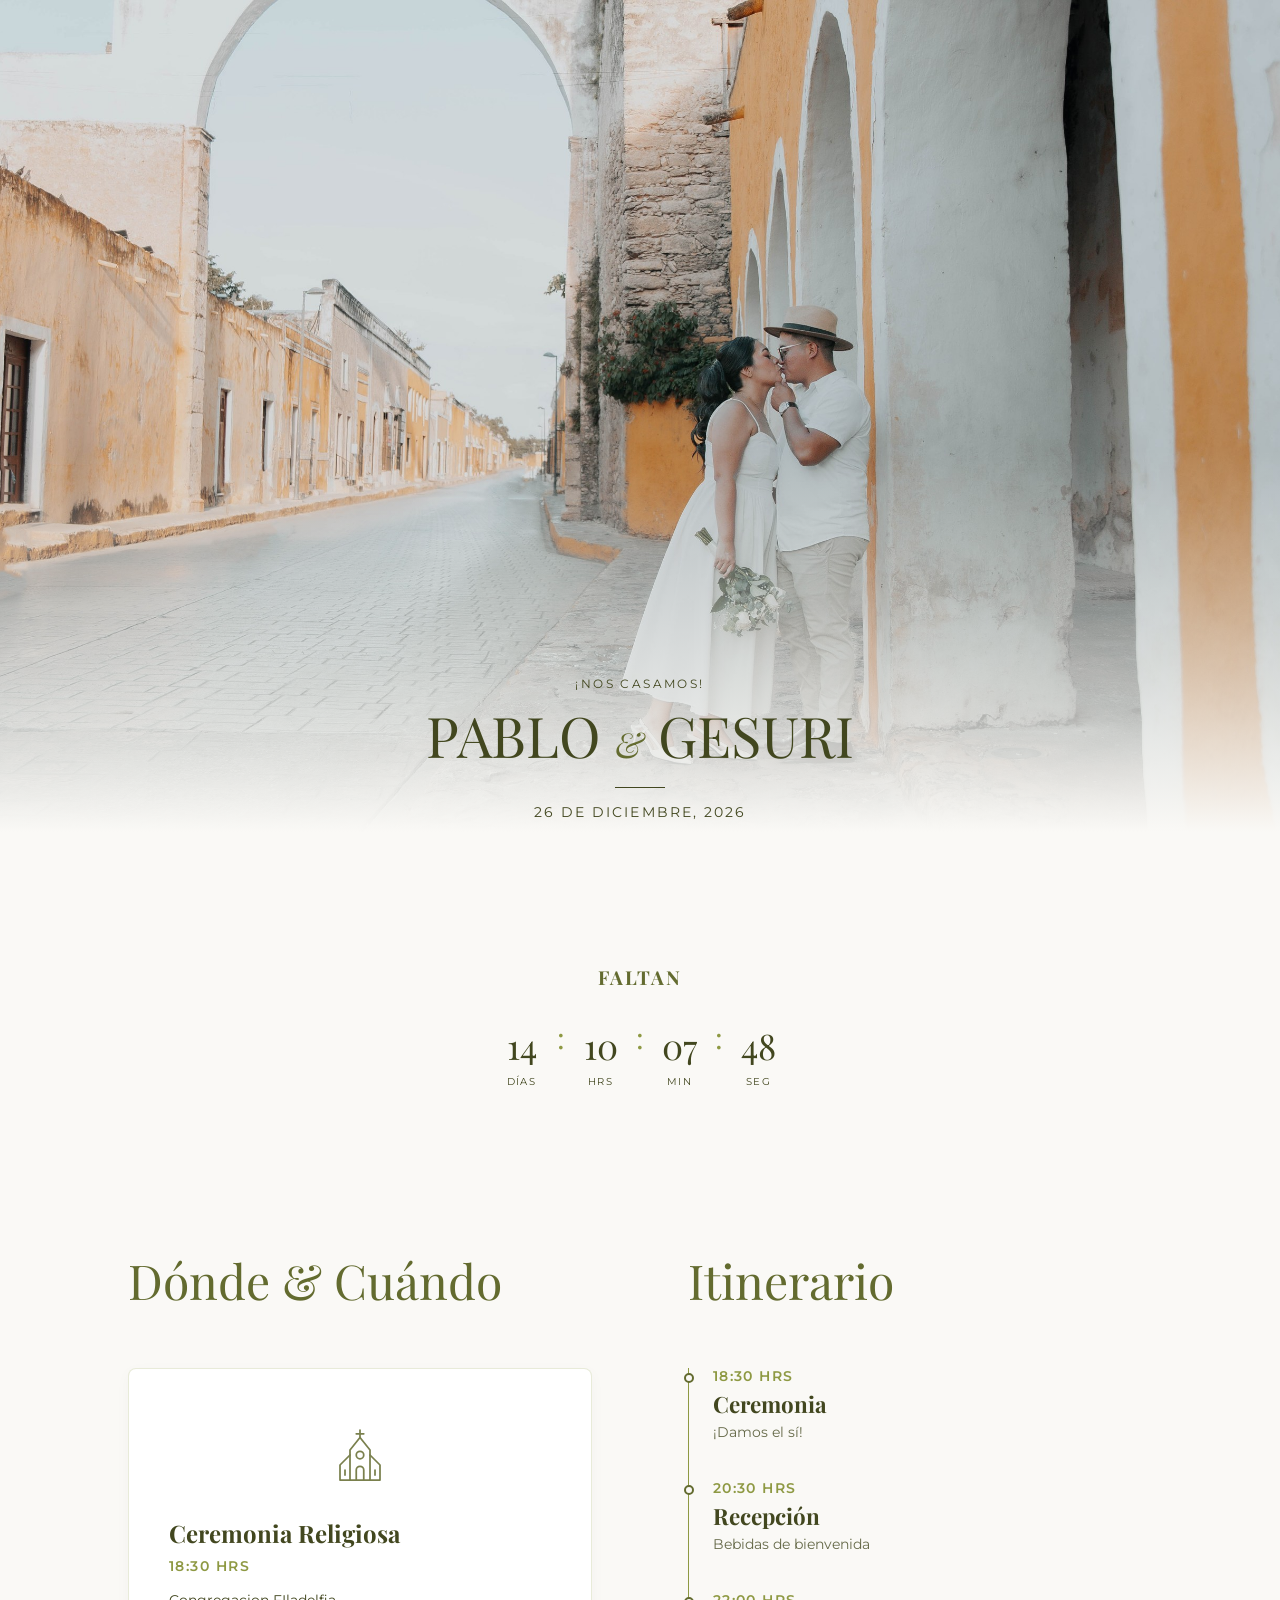
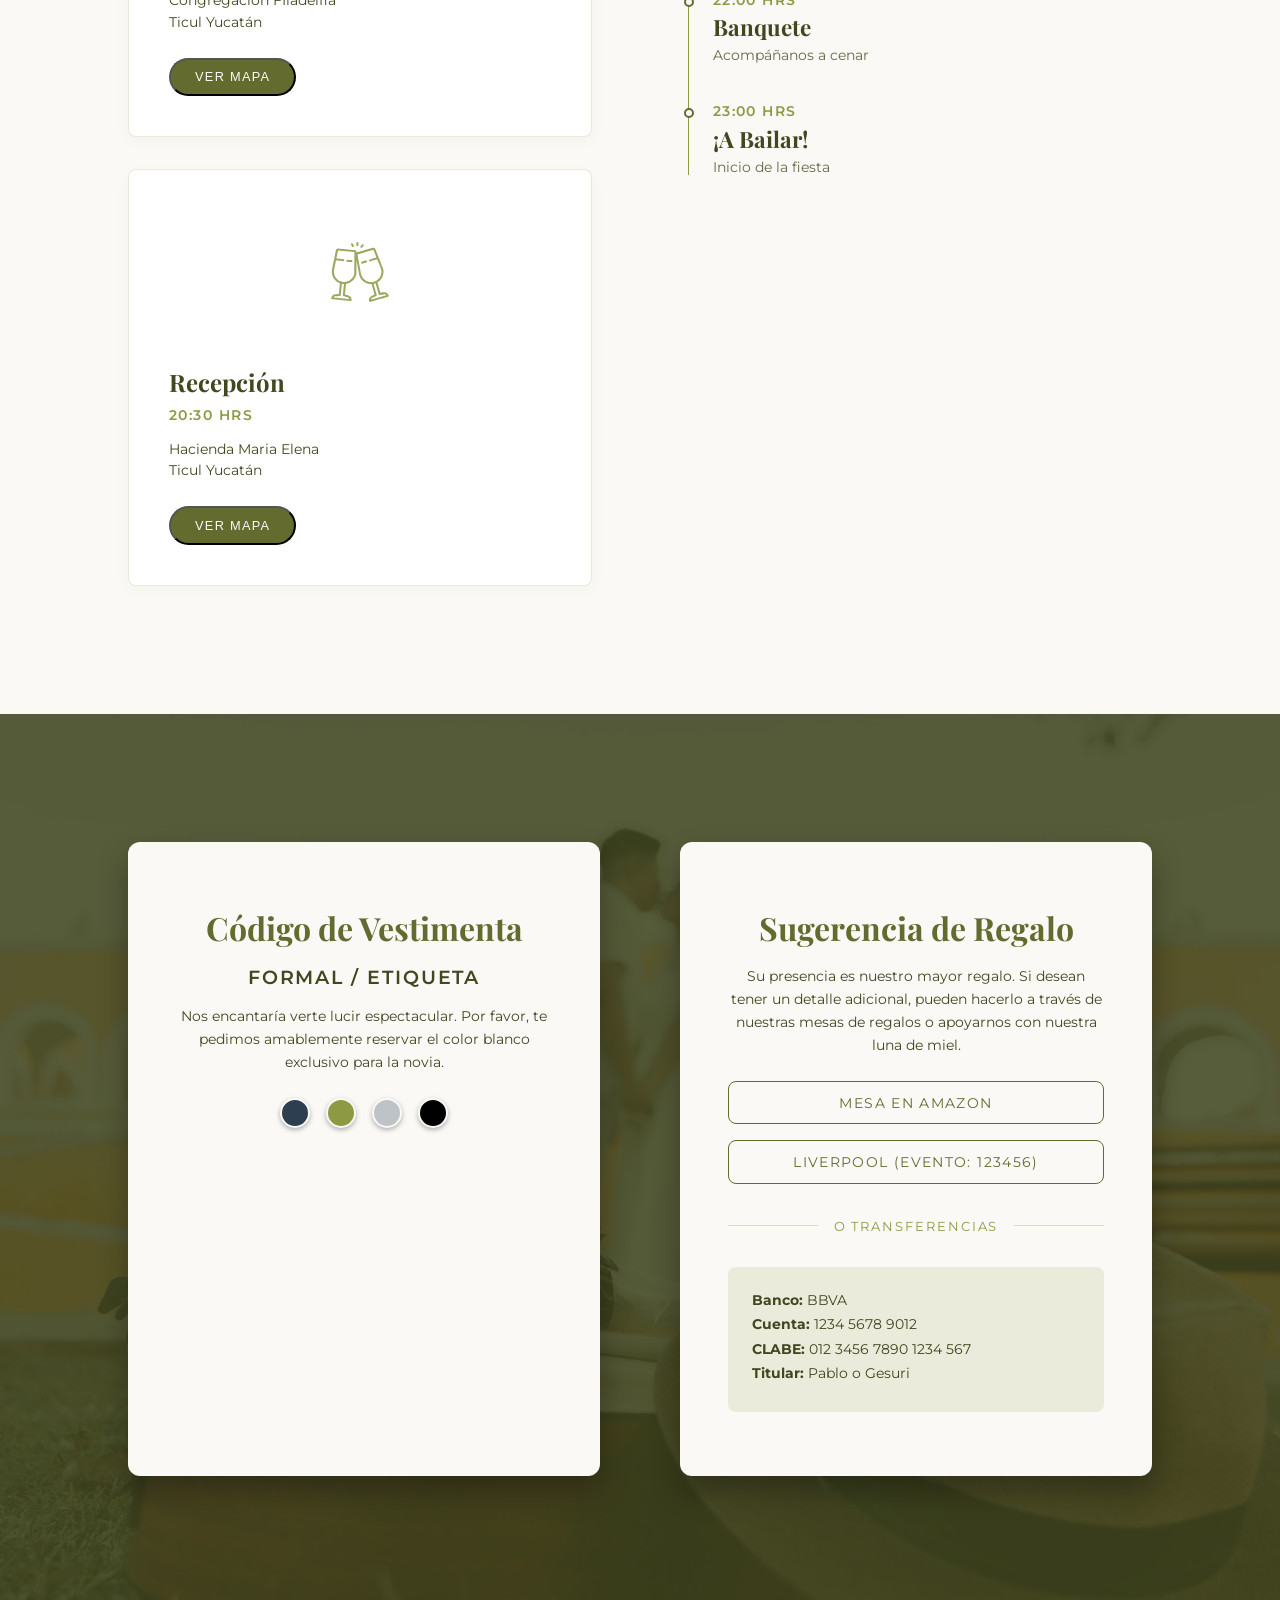
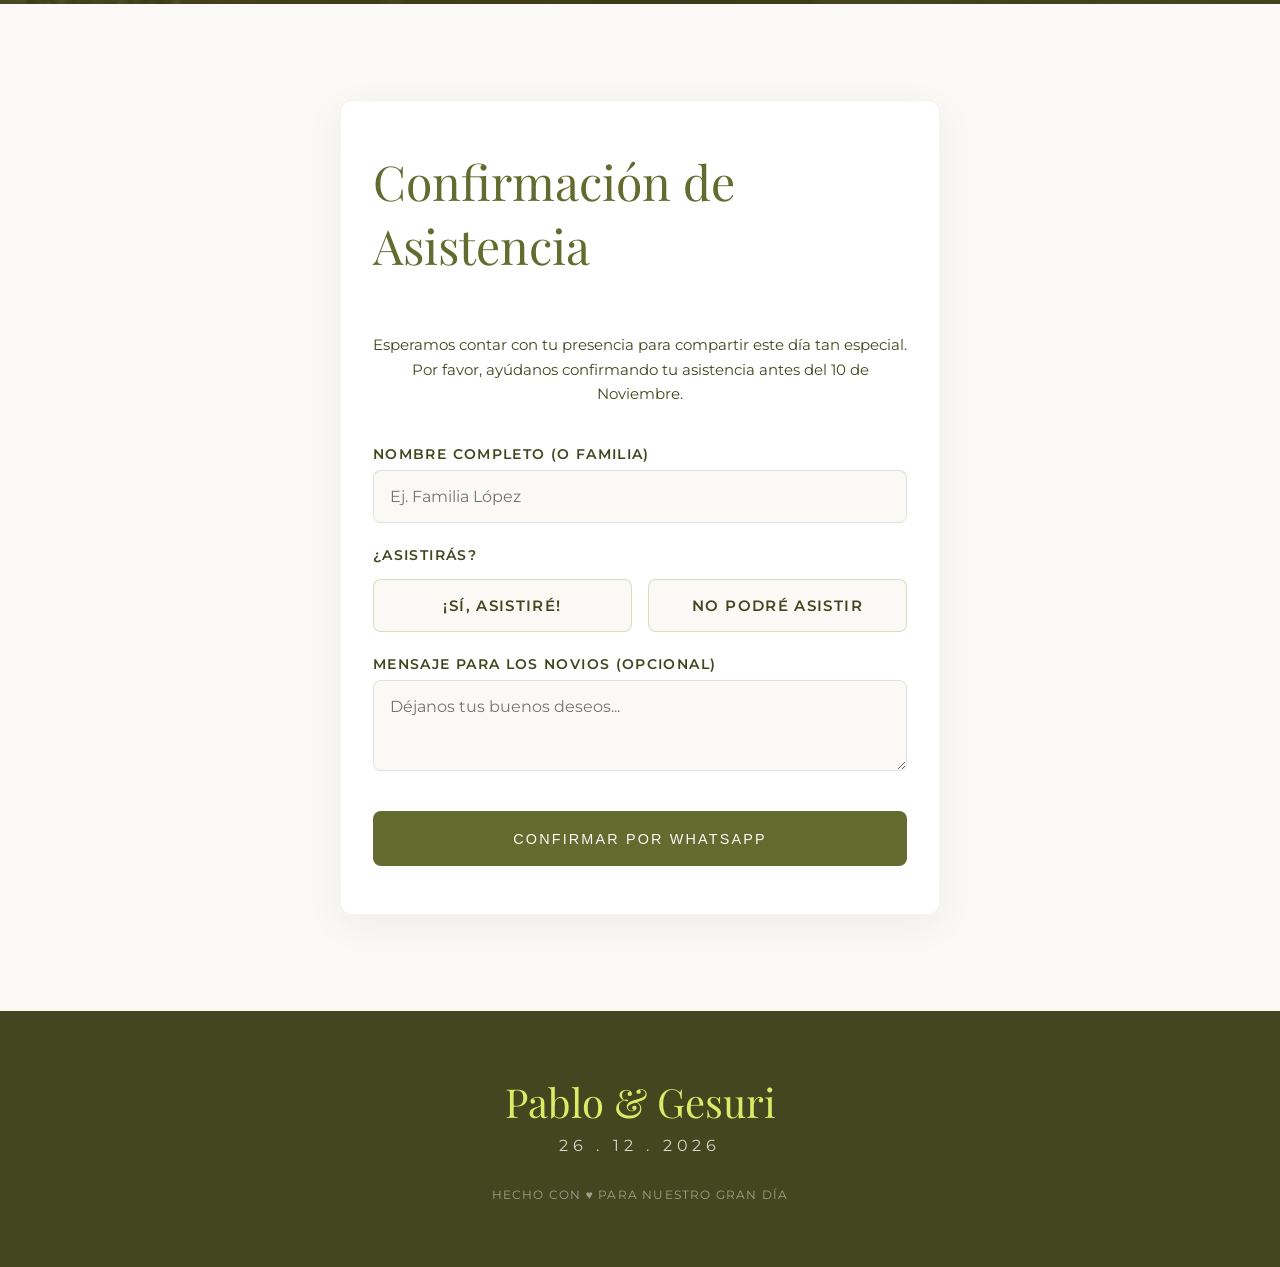
==== index.html @ 01190922 "feat: Add SVG icons and images for event locations, enhance RSVP form functionality, and implement m" ====
<!DOCTYPE html>
<html lang="es">
<head>
    <meta charset="UTF-8">
    <meta name="viewport" content="width=device-width, initial-scale=1.0">
    <title>Nuestra Boda</title>
    <!-- Enlace al archivo CSS externo -->
    <link rel="stylesheet" href="css/style.css">
    <!-- Fuentes tipográficas (Montserrat y Playfair Display) -->
    <link href="https://fonts.googleapis.com/css2?family=Montserrat:wght@300;400;500&family=Playfair+Display:ital,wght@0,400;0,600;1,400&display=swap" rel="stylesheet">
</head>
<body>
    <!-- Contenedor centralizado para forzar la vista móvil (Mobile-First) -->
    <main class="mobile-container">
        
        <!-- SECCIÓN 1: Portada -->
        <header class="hero scroll-anim">
            <div class="overlay"></div>
            <div class="hero-content">
                <p class="subtitle">¡Nos Casamos!</p>
                <h1 class="title">PABLO <span>&</span> GESURI</h1>
                <div class="date-divider"></div>
                <p class="date">26 DE DICIEMBRE, 2026</p>
            </div>
        </header>

        <!-- SECCIÓN 2: Cuenta Regresiva -->
        <section class="countdown-section scroll-anim">
            <h2>Faltan</h2>
            <div id="countdown" class="countdown-container">
                <div class="time-box">
                    <span id="days">00</span>
                    <p>Días</p>
                </div>
                <div class="colon">:</div>
                <div class="time-box">
                    <span id="hours">00</span>
                    <p>Hrs</p>
                </div>
                <div class="colon">:</div>
                <div class="time-box">
                    <span id="minutes">00</span>
                    <p>Min</p>
                </div>
                <div class="colon">:</div>
                <div class="time-box">
                    <span id="seconds">00</span>
                    <p>Seg</p>
                </div>
            </div>
        </section>

        <!-- CONTENEDOR GRID: Secciones 2 y 3 -->
        <div class="event-details-wrapper scroll-anim">
            
            <!-- SECCIÓN 2: Ceremonia y Recepción (Columna Izquierda en PC) -->
            <section class="ceremony-section">
                <h2 class="section-title">Dónde & Cuándo</h2>
                
                <div class="location-card">
                    <div class="modal-icon">
                <svg xmlns="http://www.w3.org/2000/svg" viewBox="0 0 24 24" fill="none" stroke="var(--verde-oliva)" stroke-width="0.7" stroke-linecap="round" stroke-linejoin="round">
                    <!-- Cruz -->
                    <path d="M12 2v3 M10.5 3.5h3" /> 
                    <!-- Edificio principal -->
                    <path d="M12 5l-4 5v12h8V10z" /> 
                    <!-- Techos laterales -->
                    <path d="M8 12l-4 4v6h4 M16 12l4 4v6h-4" /> 
                    <!-- Puerta -->
                    <path d="M13.5 22v-4a1.5 1.5 0 0 0-3 0v4" /> 
                    <!-- Ventanal central y laterales -->
                    <circle cx="12" cy="12" r="1.5" /> 
                    <path d="M6 18v2 M18 18v2" /> 
                </svg>
            </div>
                    <h3>Ceremonia Religiosa</h3>
                    <p class="time">18:30 HRS</p>
                    <p class="place">Congregacion FIladelfia</p>
                    <p class="address">Ticul Yucatán</p>
                    <button onclick="openModal('modal-ceremonia')" class="btn-location">Ver Mapa</button>               
                 </div>

                <div class="location-card">
                    <!-- Icono de Recepción (Copas Clásicas) -->
            <div class="modal-icon">
                <!-- Icono de Recepción (Copas Brindando) -->
            <div class="modal-icon">
                <img src="assets/Shape.svg" alt="Icono Recepción" style="width: 60px; height: 60px;">
            </div>
            </div>
                    <h3>Recepción</h3>
                    <p class="time">20:30 HRS</p>
                    <p class="place">Hacienda Maria Elena</p>
                    <p class="address">Ticul Yucatán</p>
                    <button onclick="openModal('modal-recepcion')" class="btn-location">Ver Mapa</button>
                </div>
            </section>

            <!-- SECCIÓN 3: Itinerario (Columna Derecha en PC) -->
            <section class="itinerary-section">
                <h2 class="section-title">Itinerario</h2>
                
                <div class="timeline">
                    <div class="timeline-item">
                        <div class="timeline-dot"></div>
                        <div class="timeline-time">18:30 HRS</div>
                        <div class="timeline-text">
                            <h3>Ceremonia</h3>
                            <p>¡Damos el sí!</p>
                        </div>
                    </div>

                    <div class="timeline-item">
                        <div class="timeline-dot"></div>
                        <div class="timeline-time">20:30 HRS</div>
                        <div class="timeline-text">
                            <h3>Recepción</h3>
                            <p>Bebidas de bienvenida</p>
                        </div>
                    </div>

                    <div class="timeline-item">
                        <div class="timeline-dot"></div>
                        <div class="timeline-time">22:00 HRS</div>
                        <div class="timeline-text">
                            <h3>Banquete</h3>
                            <p>Acompáñanos a cenar</p>
                        </div>
                    </div>

                    <div class="timeline-item">
                        <div class="timeline-dot"></div>
                        <div class="timeline-time">23:00 HRS</div>
                        <div class="timeline-text">
                            <h3>¡A Bailar!</h3>
                            <p>Inicio de la fiesta</p>
                        </div>
                    </div>
                </div>
            </section>

        </div>

    </main>

    <!-- SECCIÓN 4: Dress Code & Regalos (Efecto Parallax) -->
        <section class="extras-section scroll-anim">
            <!-- Capa oscura para que el texto resalte sobre la foto -->
            <div class="parallax-overlay"></div>
            
            <div class="extras-content">
                
                <!-- Tarjeta 1: Código de Vestimenta -->
                <div class="extra-card">
                    <h3>Código de Vestimenta</h3>
                    <p class="dress-code">Formal / Etiqueta</p>
                    <p class="dress-note">Nos encantaría verte lucir espectacular. Por favor, te pedimos amablemente reservar el color blanco exclusivo para la novia.</p>
                    
                    <!-- Paleta de colores sugerida (Opcional) -->
                    <div class="color-palette">
                        <div class="color-circle" style="background-color: #2c3e50;"></div>
                        <div class="color-circle" style="background-color: #8E9943;"></div>
                        <div class="color-circle" style="background-color: #bdc3c7;"></div>
                        <div class="color-circle" style="background-color: #000000;"></div>
                    </div>
                </div>

                <!-- Tarjeta 2: Mesa de Regalos / Lluvia de Sobres -->
                
                    <!-- Tarjeta 2: Mesas de Regalos y Aportaciones -->
                <div class="extra-card">
                    <h3>Sugerencia de Regalo</h3>
                    <p class="gift-note">Su presencia es nuestro mayor regalo. Si desean tener un detalle adicional, pueden hacerlo a través de nuestras mesas de regalos o apoyarnos con nuestra luna de miel.</p>
                    
                    <!-- Botones de Mesas de Regalos -->
                    <div class="registry-buttons">
                        <!-- Enlace a Amazon -->
                        <a href="#" target="_blank" class="btn-registry">
                            Mesa en Amazon
                        </a>
                        <!-- Enlace a Tienda Departamental (Ej. Liverpool) -->
                        <a href="#" target="_blank" class="btn-registry">
                            Liverpool (Evento: 123456)
                        </a>
                    </div>
                    
                    <!-- Línea separadora estética -->
                    <div class="gift-divider">
                        <span>O transferencias</span>
                    </div>
                    
                    <!-- Datos Bancarios -->
                    <div class="bank-details">
                        <p><strong>Banco:</strong> BBVA</p>
                        <p><strong>Cuenta:</strong> 1234 5678 9012</p>
                        <p><strong>CLABE:</strong> 012 3456 7890 1234 567</p>
                        <p><strong>Titular:</strong> Pablo o Gesuri</p>
                    </div>
                    
                    <!-- Código QR (Opcional) -->
                    <!-- <div class="qr-code"> -->
                        <!-- Si no usas QR, puedes borrar este div de "qr-code" -->
                        <!-- <img src="assets/qr-placeholder.png" alt="Código QR" style="width: 140px; border-radius: 8px; margin-top: 15px;"> -->
                    <!-- </div> -->
                </div>
                </div>

            
        </section>

        <!-- SECCIÓN 5: Confirmación de Asistencia (RSVP) -->
        <section class="rsvp-section scroll-anim">
            <div class="rsvp-container">
                <h2 class="section-title">Confirmación de Asistencia</h2>
                <p class="rsvp-text">Esperamos contar con tu presencia para compartir este día tan especial. Por favor, ayúdanos confirmando tu asistencia antes del 10 de Noviembre.</p>

                <!-- Imagen decorativa para el formulario -->
                <div class="rsvp-image"></div>

                <!-- El formulario -->
                <form id="rsvp-form" class="rsvp-form">
                    <div class="form-group">
                        <label for="nombre">Nombre completo (o Familia)</label>
                        <input type="text" id="nombre" placeholder="Ej. Familia López" required>
                    </div>

                    <div class="form-group">
                        <label>¿Asistirás?</label>
                        <div class="attendance-options">
                            <!-- Opción SÍ -->
                            <label class="radio-card">
                                <input type="radio" name="asistencia" value="Sí, ahí estaremos con gusto" required>
                                <span class="radio-label">¡Sí, asistiré!</span>
                            </label>
                            
                            <!-- Opción NO -->
                            <label class="radio-card">
                                <input type="radio" name="asistencia" value="Lamentablemente no podré asistir">
                                <span class="radio-label">No podré asistir</span>
                            </label>
                        </div>
                    </div>

                    <div class="form-group">
                        <label for="mensaje">Mensaje para los novios (Opcional)</label>
                        <textarea id="mensaje" rows="3" placeholder="Déjanos tus buenos deseos..."></textarea>
                    </div>

                    <button type="submit" class="btn-rsvp">Confirmar por WhatsApp</button>
                </form>
            </div>
        </section>

        <!-- PIE DE PÁGINA (Footer) -->
        <footer class="site-footer">
            <p class="footer-names">Pablo & Gesuri</p>
            <p class="footer-date">26 . 12 . 2026</p>
            <p class="footer-credits">Hecho con ♥ para nuestro gran día</p>
        </footer>


    

    <!-- Enlace al archivo JS externo -->
    <script src="js/main.js"></script>


<!-- =========================================
         VENTANAS EMERGENTES (MODALES) DE MAPAS
         ========================================= -->
         
    <!-- Modal Ceremonia -->
    <div id="modal-ceremonia" class="modal-overlay">
        <div class="modal-content">
            <button class="close-btn" onclick="closeModal('modal-ceremonia')">&times;</button>
            <h3>Congregación Filadelfia</h3>
            
            <!-- Foto del lugar (Opcional, pon una foto en la carpeta assets) -->
            <div class="modal-gallery">
                <!-- Icono de Ceremonia (Anillos) -->
            <!-- Icono de Ceremonia (Capilla Ilustrativa) -->
            
            </div>

            <!-- Mapa embebido de Google Maps -->
            <div class="modal-map">
                <!-- Aquí pegaremos el iframe que te da Google Maps -->
                <iframe src="https://www.google.com/maps/embed?pb=!1m18!1m12!1m3!1d662.8863221148767!2d-89.54682754454295!3d20.39738739275865!2m3!1f0!2f0!3f0!3m2!1i1024!2i768!4f13.1!3m3!1m2!1s0x8f56527447c74771%3A0x954568834b2a6ce5!2sIglesia%20Presbiteriana%20Filadelfia!5e0!3m2!1ses-419!2smx!4v1789536966846!5m2!1ses-419!2smx" width="600" height="450" style="border:0;" allowfullscreen="" loading="lazy" referrerpolicy="strict-origin-when-cross-origin"></iframe>            </div>

            <!-- Botón final para ir a la App -->
            <a href="https://maps.app.goo.gl/dJfPPRzwSz5ABGCd9" target="_blank" class="btn-location btn-full">Abrir en Google Maps</a>
        </div>
    </div>

    <!-- Modal Recepción -->
    <div id="modal-recepcion" class="modal-overlay">
        <div class="modal-content">
            <button class="close-btn" onclick="closeModal('modal-recepcion')">&times;</button>
            <h3>Hacienda Maria Elena</h3>
            
            <div class="modal-gallery">
                
            </div>

            <div class="modal-map">
                <!-- Mapa genérico temporal -->
                <iframe src="https://www.google.com/maps/embed?pb=!1m18!1m12!1m3!1d4047.4520202328854!2d-89.54685059494635!3d20.38481011345792!2m3!1f0!2f0!3f0!3m2!1i1024!2i768!4f13.1!3m3!1m2!1s0x8f56527f2aef63f5%3A0x6a9426012a2d667b!2sHacienda%20Mar%C3%ADa%20Elena%20Yucat%C3%A1n!5e0!3m2!1ses-419!2smx!4v1789537462991!5m2!1ses-419!2smx" width="600" height="450" style="border:0;" allowfullscreen="" loading="lazy" referrerpolicy="strict-origin-when-cross-origin"></iframe>            </div>

            <a href="https://maps.app.goo.gl/E2SwqpYuhBS12Yvf9" target="_blank" class="btn-location btn-full">Abrir en Google Maps</a>
        </div>
    </div>











</body>
</html>
---- css/style.css ----
/* Variables Globales (Tu paleta de colores) */
:root {
    --verde-oscuro: #42471F;
    --verde-oliva: #636B2F;
    --verde-medio: #8E9943;
    --verde-pistacho: #B3C255;
    --verde-claro: #D9EB67;
    --crema: #FAF9F6;
    
    --font-serif: 'Playfair Display', serif;
    --font-sans: 'Montserrat', s    ans-serif;
}
/* --- PORTADA (Hero) --- */
/* --- PORTADA (Hero) --- */
.hero {
    position: relative;
    height: 80vh; /* Que ocupe toda la altura de la ventana para más elegancia */
    min-height: 600px;
    
    background-image: url('../assets/portada.jpg'); 
    background-color: var(--verde-medio);
    background-size: cover; 
    
    /* EL SECRETO ESTÁ AQUÍ: 'center 20%' 
       Esto centra la imagen horizontalmente, pero verticalmente muestra el 20% superior.
       Si aún se cortan un poco, bájalo a 10% o 0% (top). Si hay mucho cielo, súbelo a 30%. */
    background-position: center 20%; 
    background-repeat: no-repeat;
    
    display: flex;
    align-items: flex-end;
    justify-content: center;
    padding-bottom: 5rem; /* Subimos un poco el texto para que no quede al ras */
}



/* Reseteo básico */
* {
    margin: 0;
    padding: 0;
    box-sizing: border-box;
}

body {
    background-color: var(--crema);
    font-family: var(--font-sans);
    color: var(--verde-oscuro);
    margin: 0;
    min-height: 100vh;
}

.mobile-container {
    /* Ahora ocupará todo el ancho disponible */
    width: 100%;
    max-width: 100%;
    background-color: var(--crema);
    overflow-x: hidden;
    position: relative;
}


/* Degradado para transición suave hacia el fondo crema */
.overlay {
    position: absolute;
    bottom: 0;
    left: 0;
    width: 100%;
    height: 50%;
    background: linear-gradient(to top, var(--crema) 15%, transparent);
}

.hero-content {
    position: relative;
    z-index: 1;
    text-align: center;
    padding: 0 1.5rem;
}

.subtitle {
    font-size: 0.75rem;
    letter-spacing: 0.2em;
    text-transform: uppercase;
    margin-bottom: 1rem;
}

.title {
    font-family: var(--font-serif);
    font-size: 3.5rem;
    font-weight: 400;
    line-height: 1;
}

.title span {
    font-size: 2.2rem;
    font-style: italic;
    color: var(--verde-oliva);
}

.date-divider {
    width: 50px;
    height: 1px;
    background-color: var(--verde-oscuro);
    margin: 1.5rem auto 1rem;
}

.date {
    font-size: 0.85rem;
    letter-spacing: 0.15em;
}

/* --- CUENTA REGRESIVA --- */
.countdown-section {
    padding: 4rem 2rem;
    text-align: center;
}

.countdown-section h2 {
    font-family: var(--font-serif);
    color: var(--verde-oliva);
    font-size: 1.2rem;
    margin-bottom: 2rem;
    letter-spacing: 0.1em;
    text-transform: uppercase;
}

.countdown-container {
    display: flex;
    justify-content: center;
    align-items: flex-start;
    gap: 0.5rem;
}

.time-box {
    display: flex;
    flex-direction: column;
    align-items: center;
    width: 55px;
}

.time-box span {
    font-family: var(--font-serif);
    font-size: 2.2rem;
    color: var(--verde-oscuro);
}

.time-box p {
    font-size: 0.65rem;
    text-transform: uppercase;
    letter-spacing: 0.1em;
    margin-top: 0.4rem;
}

.colon {
    font-family: var(--font-serif);
    font-size: 1.8rem;
    line-height: 1.1;
    color: var(--verde-medio);
}

/* --- ANIMACIONES --- */
.scroll-anim {
    opacity: 0;
    transform: translateY(30px);
    transition: opacity 0.8s ease-out, transform 0.8s ease-out;
}

.scroll-anim.visible {
    opacity: 1;
    transform: translateY(0);
}



/* Seccion 2 */

/* =========================================
   SECCIONES 2 Y 3: DETALLES E ITINERARIO (MÓVIL)
   ========================================= */
.event-details-wrapper {
    display: flex;
    flex-direction: column;
    gap: 4rem;
    padding: 4rem 1.5rem;
    background-color: var(--crema);
}

.section-title {
    font-family: var(--font-serif);
    color: var(--verde-oliva);
    font-size: 2.5rem;
    text-align: center;
    margin-bottom: 2.5rem;
    font-weight: 400;
}

/* Tarjetas de Ubicación */
.location-card {
    background-color: #fff;
    border: 1px solid rgba(142, 153, 67, 0.2); /* Borde sutil verde-medio */
    padding: 2rem;
    text-align: center;
    border-radius: 8px;
    margin-bottom: 2rem;
    box-shadow: 0 4px 15px rgba(0,0,0,0.03);
}

.location-card h3 {
    font-family: var(--font-serif);
    color: var(--verde-oscuro);
    font-size: 1.5rem;
    margin-bottom: 0.5rem;
}

.location-card .time {
    color: var(--verde-medio);
    font-weight: 600;
    font-size: 0.9rem;
    letter-spacing: 0.1em;
    margin-bottom: 1rem;
}

.location-card .place, .location-card .address {
    font-size: 0.9rem;
    color: var(--verde-oscuro);
    margin-bottom: 0.2rem;
}

.btn-location {
    display: inline-block;
    margin-top: 1.5rem;
    padding: 0.6rem 1.5rem;
    background-color: var(--verde-oliva);
    color: var(--crema);
    text-decoration: none;
    font-size: 0.8rem;
    text-transform: uppercase;
    letter-spacing: 0.1em;
    border-radius: 50px;
    transition: background-color 0.3s;
}

.btn-location:hover {
    background-color: var(--verde-oscuro);
}

/* La línea de tiempo (Ajustada) */
.timeline {
    position: relative;
    max-width: 300px;
    margin: 0 auto;
    padding-left: 24px;
    border-left: 1px solid var(--verde-medio);
}

.timeline-item {
    position: relative;
    margin-bottom: 2.5rem;
}

.timeline-item:last-child {
    margin-bottom: 0;
}

.timeline-dot {
    position: absolute;
    left: -29.5px;
    top: 5px;
    width: 10px;
    height: 10px;
    background-color: var(--crema);
    border: 2px solid var(--verde-oliva);
    border-radius: 50%;
}

.timeline-time {
    font-size: 0.85rem;
    color: var(--verde-medio);
    font-weight: 600;
    margin-bottom: 0.3rem;
    letter-spacing: 0.1em;
}

.timeline-text h3 {
    font-family: var(--font-serif);
    color: var(--verde-oscuro);
    font-size: 1.4rem;
    margin-bottom: 0.3rem;
}

.timeline-text p {
    font-size: 0.85rem;
    color: var(--verde-oscuro);
    opacity: 0.8;
}


/* =========================================
   VENTANAS EMERGENTES (MODALES)
   ========================================= */
.modal-overlay {
    position: fixed;
    top: 0; left: 0; width: 100%; height: 100%;
    background-color: rgba(30, 35, 15, 0.7); /* Fondo oscuro con tono verdoso */
    display: flex;
    align-items: center; justify-content: center;
    z-index: 9999; /* Para que quede encima de TODO */
    
    /* Efecto de aparecer suavemente */
    opacity: 0; pointer-events: none;
    transition: opacity 0.3s ease;
}

.modal-overlay.active {
    opacity: 1; pointer-events: auto;
}

.modal-content {
    background-color: var(--crema);
    width: 90%; max-width: 450px;
    border-radius: 12px; padding: 2rem 1.5rem;
    position: relative; text-align: center;
    box-shadow: 0 15px 30px rgba(0,0,0,0.3);
    
    /* Efecto de deslizarse hacia arriba */
    transform: translateY(30px); transition: transform 0.3s ease;
}

.modal-overlay.active .modal-content {
    transform: translateY(0);
}

.close-btn {
    position: absolute; top: 5px; right: 15px;
    font-size: 2.2rem; background: none; border: none;
    color: var(--verde-oscuro); cursor: pointer;
}

.modal-content h3 {
    font-family: var(--font-serif); color: var(--verde-oliva);
    font-size: 1.6rem; margin-bottom: 1.2rem; margin-top: 0.5rem;
}

.modal-gallery img {
    width: 100%; height: 160px; object-fit: cover;
    border-radius: 8px; margin-bottom: 1.5rem;
}

.modal-map {
    width: 100%; border-radius: 8px; overflow: hidden; margin-bottom: 1.5rem;
    border: 1px solid rgba(0,0,0,0.1);
}

/* Modificador para que el botón ocupe todo el ancho */
.btn-full { 
    display: block; width: 100%; 
    box-sizing: border-box; 
}

.modal-icon {
    display: flex;
    justify-content: center;
    align-items: center;
    padding: 1rem 0;
    margin-bottom: 1rem;
}

.modal-icon svg {
    width: 60px;
    height: 60px;
    opacity: 0.85; /* Lo suaviza un poco para que sea elegante */
}


/* =========================================
   SECCIÓN 4: EXTRAS (PARALLAX) - MÓVIL
   ========================================= */
.extras-section {
    position: relative;
    padding: 5rem 1.5rem;
    
    /* EL EFECTO PARALLAX ESTÁ EN ESTAS 4 LÍNEAS */
    background-image: url('../assets/fondo-parallax.jpg'); /* Añade una foto a tus assets */
    background-attachment: fixed; 
    background-position: center;
    background-size: cover;
}

.parallax-overlay {
    position: absolute;
    top: 0; left: 0; width: 100%; height: 100%;
    /* Ponemos tu verde oscuro con un 85% de opacidad para tapar un poco la foto */
    background-color: rgba(66, 71, 31, 0.85); 
    z-index: 1;
}

.extras-content {
    position: relative;
    z-index: 2; /* Asegura que las tarjetas queden por encima del fondo oscuro */
    display: flex;
    flex-direction: column;
    gap: 3rem;
}

/* Tarjetas flotantes */
.extra-card {
    background-color: var(--crema);
    padding: 3rem 2rem;
    border-radius: 12px;
    text-align: center;
    box-shadow: 0 15px 30px rgba(0,0,0,0.3);
}

.extra-card h3 {
    font-family: var(--font-serif);
    color: var(--verde-oliva);
    font-size: 2rem;
    margin-bottom: 1rem;
}

.dress-code {
    font-size: 1.2rem;
    font-weight: 600;
    color: var(--verde-oscuro);
    margin-bottom: 1rem;
    letter-spacing: 0.1em;
    text-transform: uppercase;
}

.dress-note, .gift-note {
    font-size: 0.9rem;
    color: var(--verde-oscuro);
    line-height: 1.6;
    margin-bottom: 1.5rem;
}

/* Círculos de color */
.color-palette {
    display: flex;
    justify-content: center;
    gap: 1rem;
}

.color-circle {
    width: 30px;
    height: 30px;
    border-radius: 50%;
    border: 2px solid var(--crema);
    box-shadow: 0 2px 5px rgba(0,0,0,0.3);
}

/* Caja de datos bancarios */
.bank-details {
    background-color: rgba(142, 153, 67, 0.15); /* Verde medio súper clarito */
    padding: 1.5rem;
    border-radius: 8px;
    text-align: left;
    font-size: 0.9rem;
    color: var(--verde-oscuro);
}

.bank-details p {
    margin-bottom: 0.4rem;
}
/* Botones de Mesas de Regalos */
.registry-buttons {
    display: flex;
    flex-direction: column;
    gap: 1rem;
    margin-bottom: 2rem;
}

.btn-registry {
    display: block;
    padding: 0.8rem;
    border: 1px solid var(--verde-oliva);
    color: var(--verde-oliva);
    text-decoration: none;
    font-size: 0.85rem;
    text-transform: uppercase;
    letter-spacing: 0.1em;
    border-radius: 8px;
    transition: all 0.3s ease;
}

/* Efecto al pasar el mouse por encima (Hover) */
.btn-registry:hover {
    background-color: var(--verde-oliva);
    color: var(--crema);
}

/* Línea separadora con texto centrado */
.gift-divider {
    position: relative;
    text-align: center;
    margin-bottom: 2rem;
}

.gift-divider::before {
    content: '';
    position: absolute;
    top: 50%;
    left: 0;
    width: 100%;
    height: 1px;
    background-color: rgba(142, 153, 67, 0.3); /* Línea sutil */
    z-index: 1;
}

.gift-divider span {
    position: relative;
    background-color: var(--crema); /* Fondo igual al de la tarjeta para cortar la línea */
    padding: 0 1rem;
    color: var(--verde-medio);
    font-size: 0.8rem;
    text-transform: uppercase;
    letter-spacing: 0.15em;
    z-index: 2;
}
/* =========================================
   SECCIÓN 5: RSVP (FORMULARIO)
   ========================================= */
.rsvp-section {
    padding: 6rem 1.5rem;
    background-color: var(--crema);
    display: flex;
    justify-content: center;
}

.rsvp-container {
    background-color: #fff;
    width: 100%;
    max-width: 600px;
    padding: 3rem 2rem;
    border-radius: 12px;
    text-align: center;
    box-shadow: 0 10px 40px rgba(0,0,0,0.05);
    border: 1px solid rgba(142, 153, 67, 0.1);
}


.rsvp-text {
    font-size: 0.95rem;
    color: var(--verde-oscuro);
    line-height: 1.6;
    margin-bottom: 2.5rem;
}

.rsvp-form {
    text-align: left;
    display: flex;
    flex-direction: column;
    gap: 1.5rem;
}

.form-group {
    display: flex;
    flex-direction: column;
    gap: 0.5rem;
}

.form-group label {
    font-size: 0.85rem;
    color: var(--verde-oscuro);
    font-weight: 600;
    text-transform: uppercase;
    letter-spacing: 0.1em;
}

.form-group input, 
.form-group select, 
.form-group textarea {
    width: 100%;
    padding: 1rem;
    border: 1px solid rgba(0,0,0,0.1);
    border-radius: 8px;
    background-color: var(--crema);
    font-family: var(--font-sans);
    color: var(--verde-oscuro);
    font-size: 1rem;
    transition: border-color 0.3s;
}

.form-group input:focus, 
.form-group select:focus, 
.form-group textarea:focus {
    outline: none;
    border-color: var(--verde-oliva);
}

.btn-rsvp {
    background-color: var(--verde-oliva);
    color: var(--crema);
    border: none;
    padding: 1.2rem;
    font-size: 0.9rem;
    text-transform: uppercase;
    letter-spacing: 0.15em;
    border-radius: 8px;
    cursor: pointer;
    margin-top: 1rem;
    transition: background-color 0.3s;
}

.btn-rsvp:hover {
    background-color: var(--verde-oscuro);
}

/* =========================================
   FOOTER (PIE DE PÁGINA)
   ========================================= */
.site-footer {
    background-color: var(--verde-oscuro);
    color: var(--crema);
    text-align: center;
    padding: 4rem 2rem;
}

.footer-names {
    font-family: var(--font-serif);
    font-size: 2.5rem;
    margin-bottom: 0.5rem;
    color: var(--verde-claro);
}

.footer-date {
    font-size: 1rem;
    letter-spacing: 0.3em;
    margin-bottom: 2rem;
    opacity: 0.8;
}

.footer-credits {
    font-size: 0.75rem;
    opacity: 0.5;
    letter-spacing: 0.1em;
    text-transform: uppercase;
}
/* --- BOTONES DE SELECCIÓN (RADIO BUTTONS) --- */
.attendance-options {
    display: flex;
    flex-direction: column; /* Apilados en celular */
    gap: 1rem;
    margin-top: 0.5rem;
}

.radio-card {
    cursor: pointer;
    flex: 1; /* Para que en PC ocupen la mitad cada uno */
}

/* Ocultamos el circulito feo nativo del radio button */
.radio-card input {
    display: none; 
}

/* Diseñamos la etiqueta como si fuera un botón */
.radio-label {
    display: block;
    padding: 1rem;
    border: 1px solid rgba(142, 153, 67, 0.3); /* Borde verde oliva sutil */
    border-radius: 8px;
    text-align: center;
    color: var(--verde-oscuro);
    background-color: var(--crema);
    font-size: 0.95rem;
    transition: all 0.3s ease;
}

/* ESTADO SELECCIONADO: Cuando el usuario hace clic */
.radio-card input:checked + .radio-label {
    background-color: var(--verde-oliva);
    color: var(--crema);
    border-color: var(--verde-oliva);
    box-shadow: 0 4px 10px rgba(142, 153, 67, 0.3);
}

/* Efecto hover suave (para PC) */
.radio-card:hover .radio-label {
    border-color: var(--verde-oliva);
}



@media (min-width: 768px) {
    .hero {
        height: 100vh; /* 100% del alto de la ventana en PC */
        padding-bottom: 5rem; /* Subimos un poco más el texto en PC */
    }

    /* --- SECCIONES 2 Y 3 EN PC (CSS GRID) --- */
    .event-details-wrapper {
        display: grid;
        grid-template-columns: 1fr 1fr; /* Divide la pantalla en dos mitades iguales */
        gap: 6rem; /* Separación amplia entre la información y el itinerario */
        padding: 6rem 10%;
        align-items: start; /* Para que las columnas no se estiren forzosamente hacia abajo */
    }

    .section-title {
        text-align: left; /* Alineamos los títulos a la izquierda en PC */
        font-size: 3rem;
        margin-bottom: 3.5rem;
    }

    /* Ajustes de las tarjetas para PC */
    .location-card {
        text-align: left;
        padding: 2.5rem;
    }

    .timeline {
        margin: 0; /* Quitamos el centrado de móvil */
        max-width: 100%;
    }
    /* --- SECCIÓN 4 EN PC --- */
    .extras-section {
        padding: 8rem 10%;
    }

    .extras-content {
        flex-direction: row; /* Coloca una tarjeta junto a la otra */
        gap: 5rem; /* Separación amplia */
    }

    .extra-card {
        flex: 1; /* Ambas tarjetas ocupan exactamente el mismo ancho (50%) */
        padding: 4rem 3rem;
    }
    /* --- SECCIÓN 5: RSVP EN PC --- */
    .rsvp-container {
        flex-direction: row; /* Coloca la imagen a la izquierda y el form a la derecha */
        align-items: stretch; /* Hace que la foto y el form tengan la misma altura */
    }

    .rsvp-image {
        width: 45%; /* La foto ocupa casi la mitad de la tarjeta */
        height: auto; /* Se ajusta automáticamente a la altura del formulario */
    }

    .rsvp-content {
        width: 55%; /* El formulario ocupa el resto */
        padding: 4rem; /* Más espacio interior para que respire en PC */
    }
    .attendance-options {
        flex-direction: row; /* Uno al lado del otro en PC */
    }
}
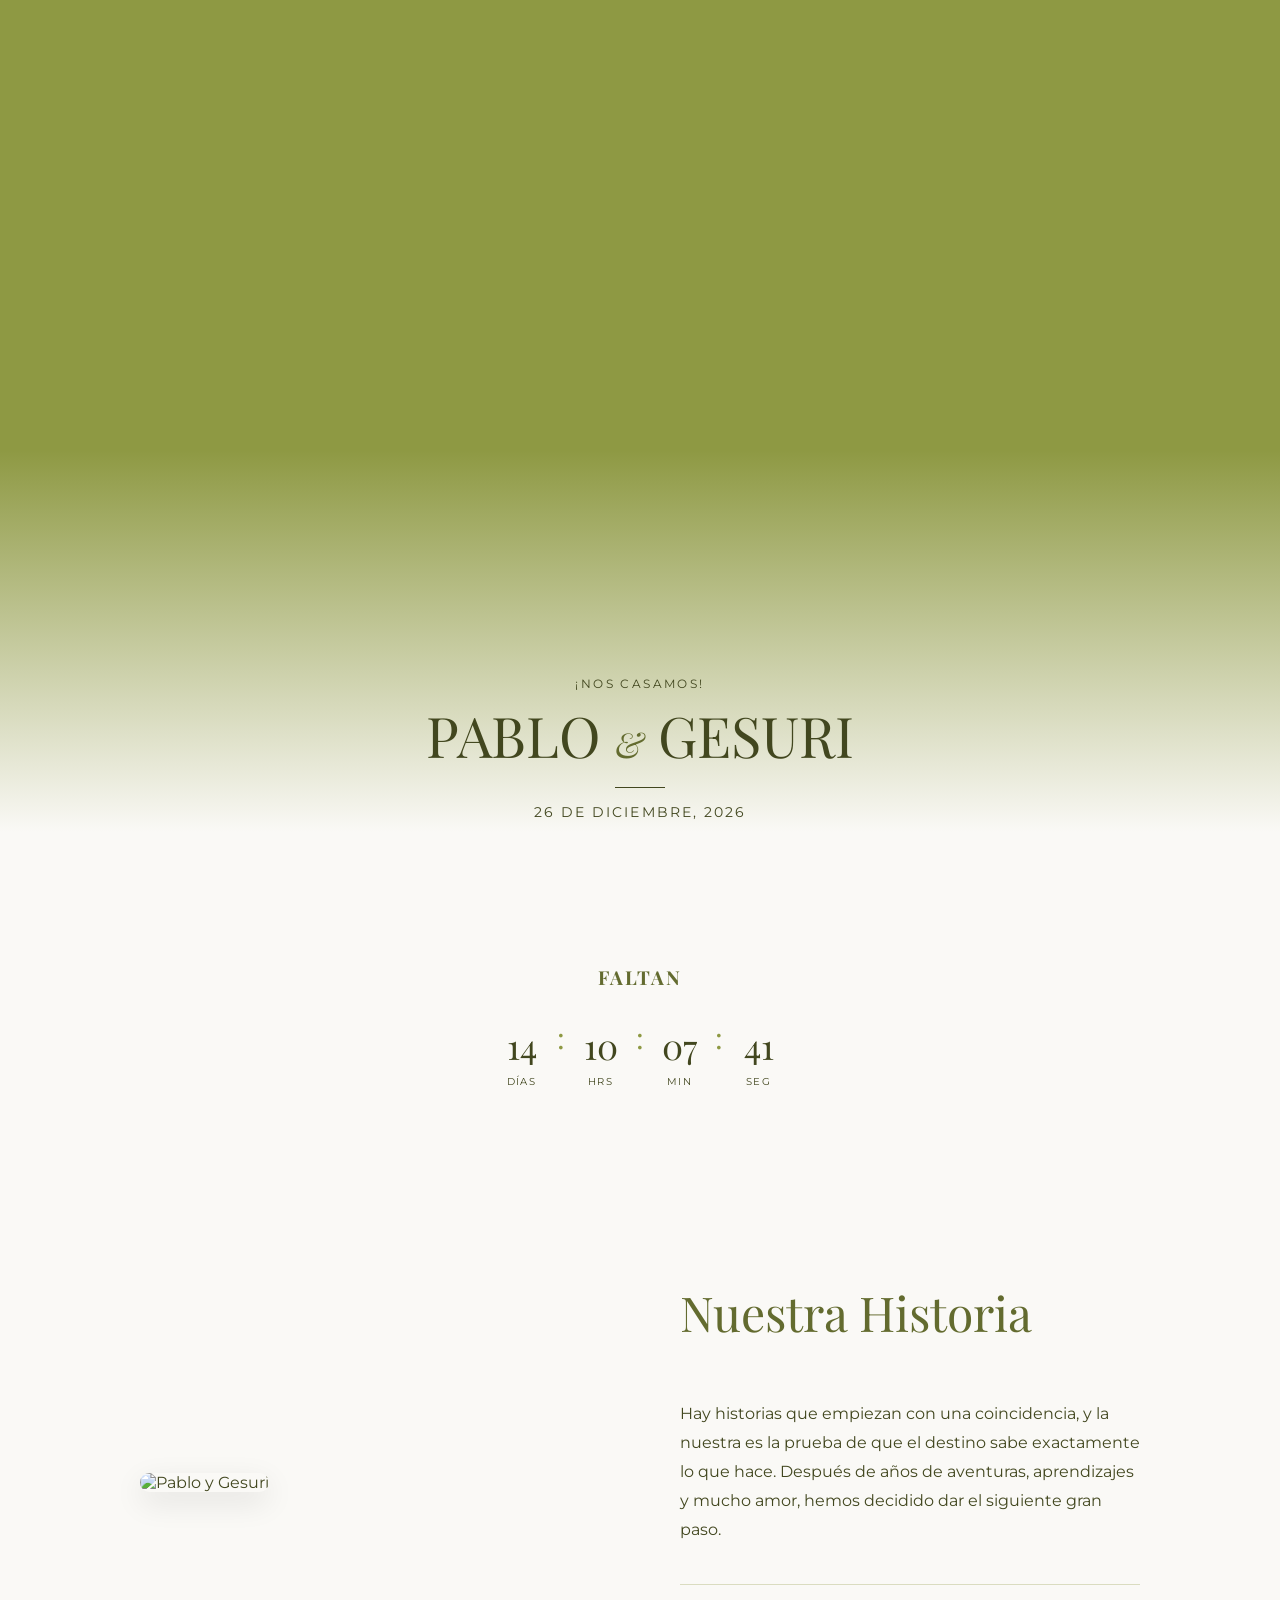
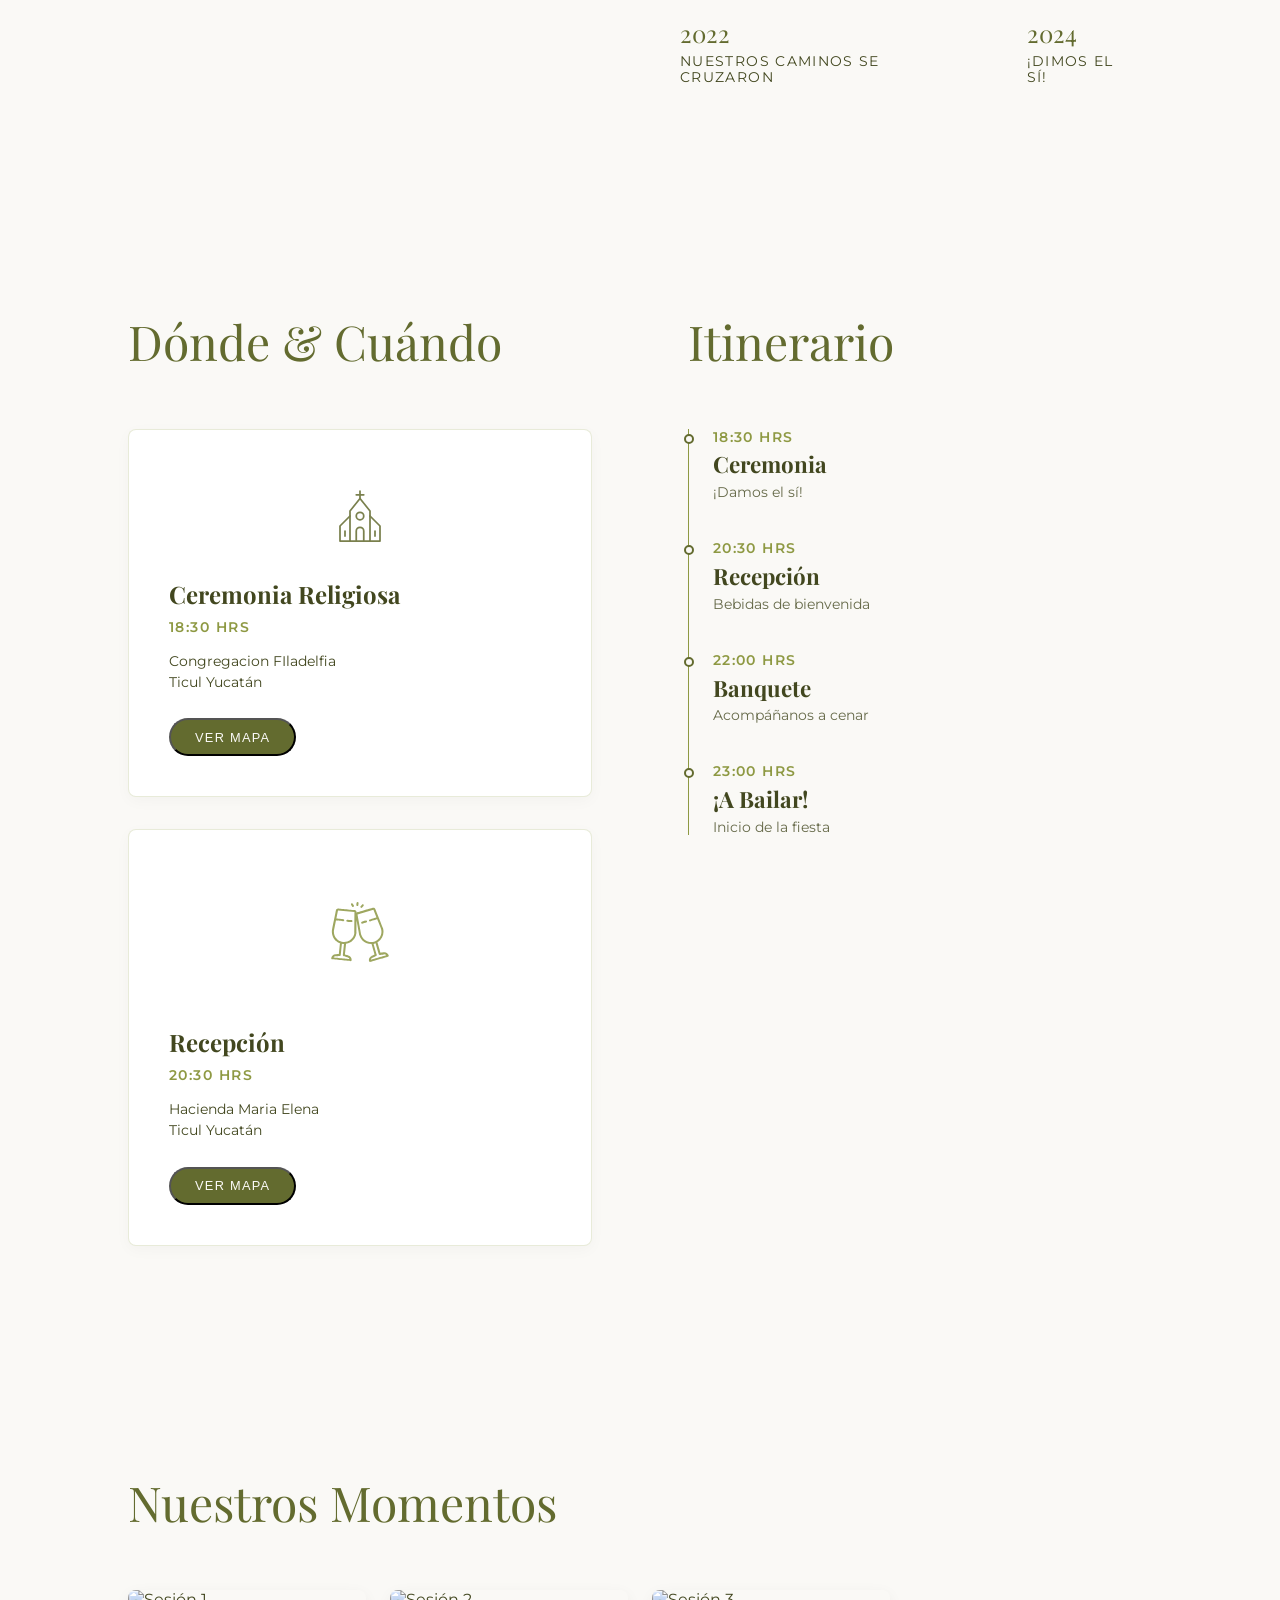
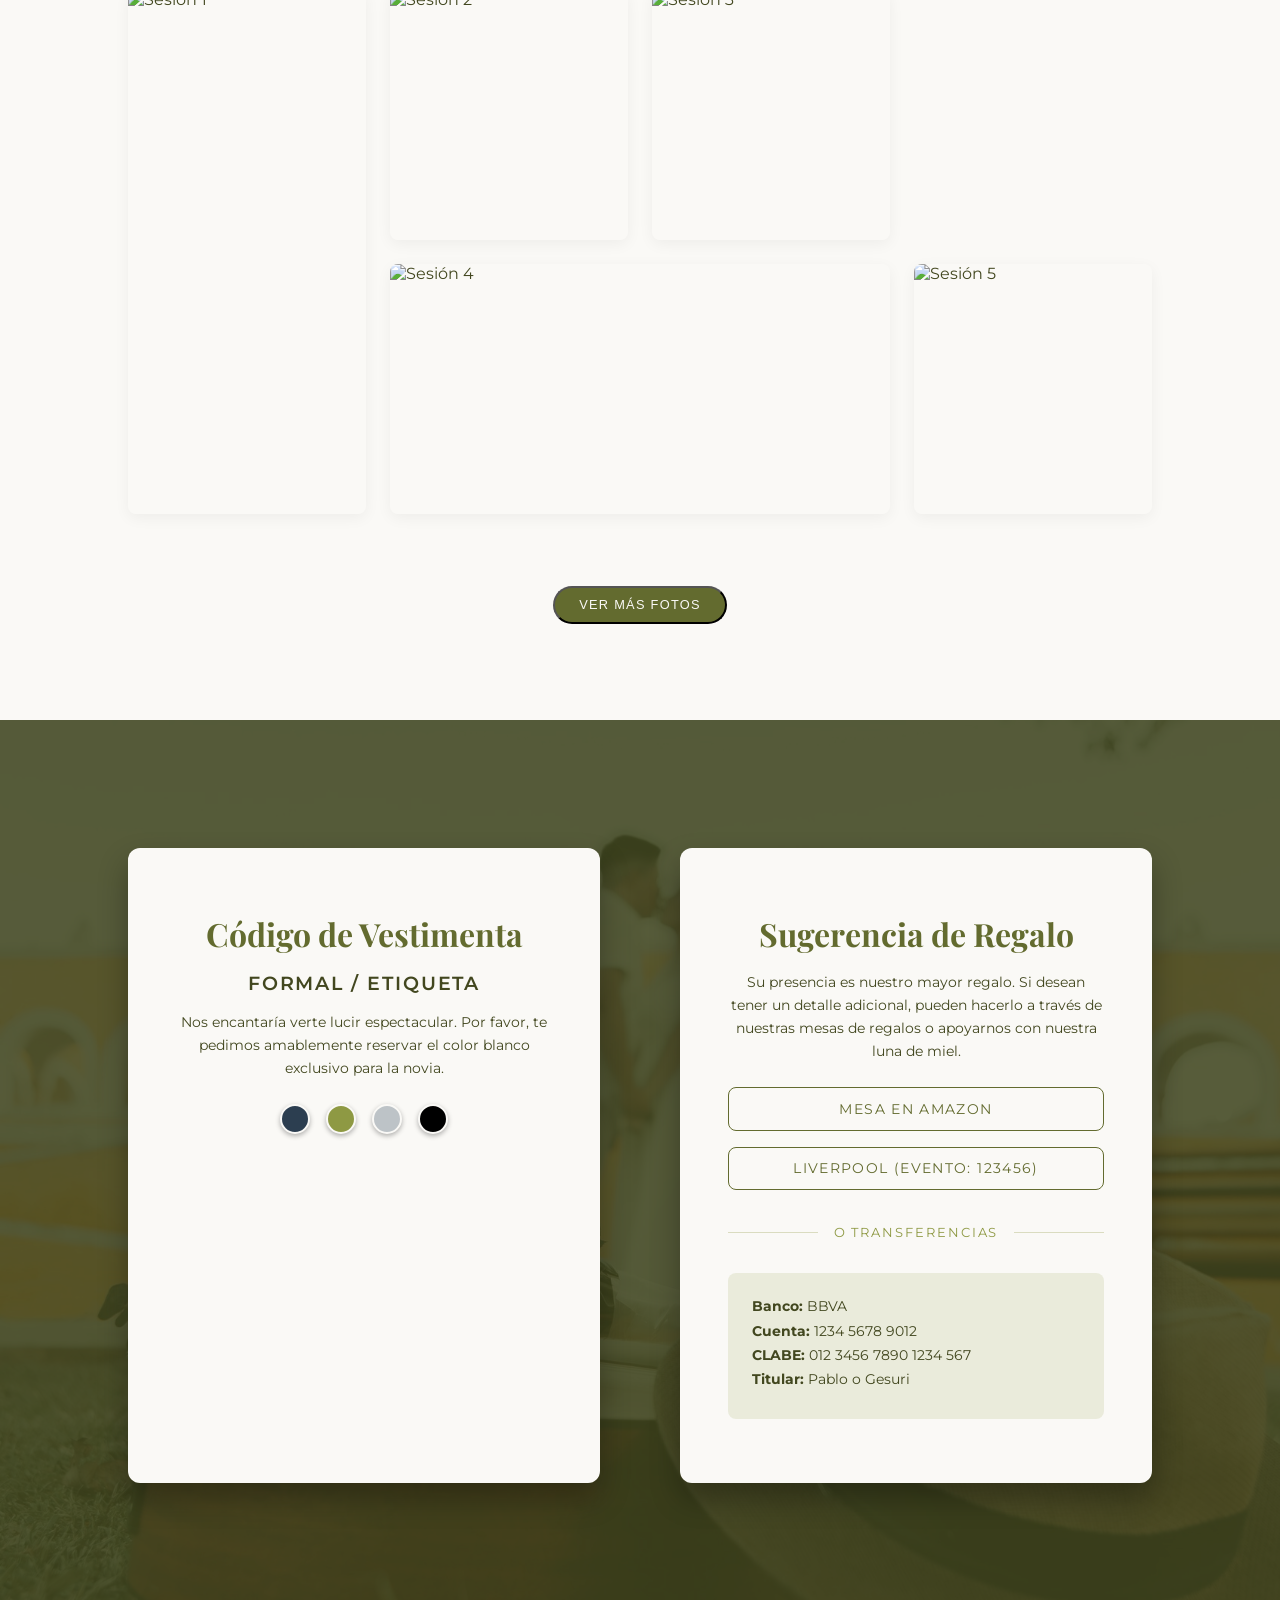
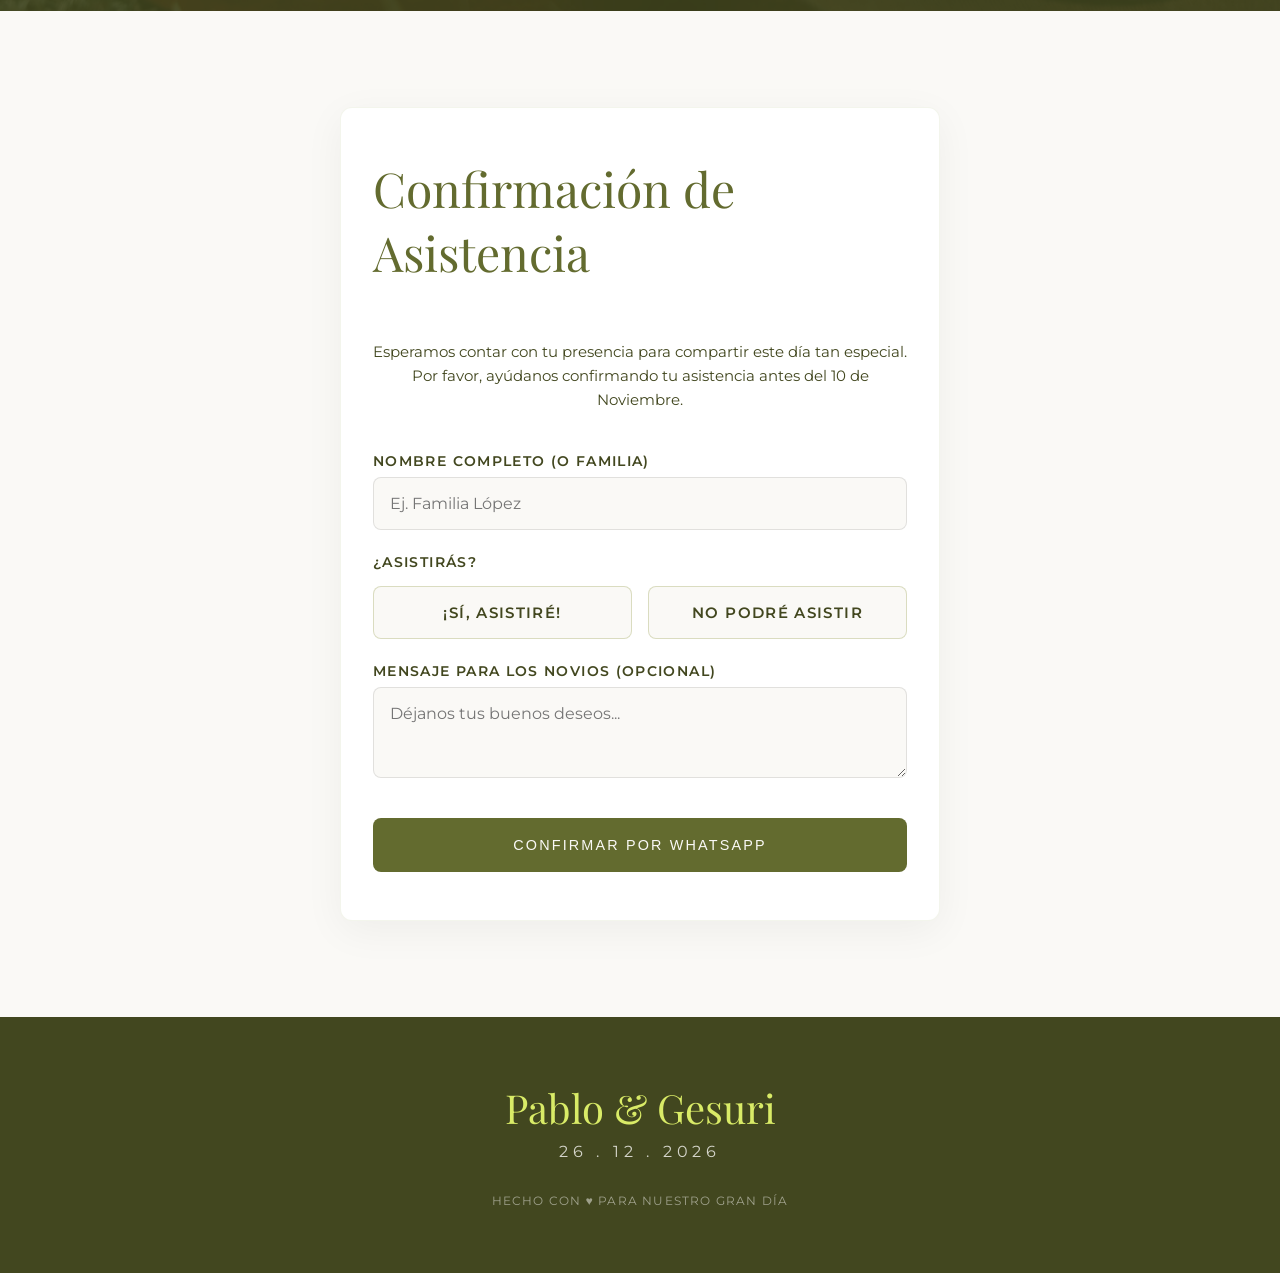
==== commit f8eff806: "feat: Add photo gallery and story sections, implement "view more" functionality for hidden images" ====
--- a/index.html
+++ b/index.html
@@ -50,6 +50,38 @@
             </div>
         </section>
 
+        <!-- SECCIÓN: Nuestra Historia -->
+        <section class="story-section scroll-anim">
+            <div class="story-container">
+                
+                <!-- Foto de la pareja -->
+                <div class="story-image">
+                    <img src="assets/historia.webp" alt="Pablo y Gesuri">
+                </div>
+                
+                <!-- Relato y Fechas Clave -->
+                <div class="story-content">
+                    <h2 class="section-title">Nuestra Historia</h2>
+                    <p class="story-text">
+                        Hay historias que empiezan con una coincidencia, y la nuestra es la prueba de que el destino sabe exactamente lo que hace. Después de años de aventuras, aprendizajes y mucho amor, hemos decidido dar el siguiente gran paso.
+                    </p>
+                    
+                    <!-- Mini Hitos de la relación -->
+                    <div class="milestones">
+                        <div class="milestone-item">
+                            <span class="milestone-year">2022</span>
+                            <span class="milestone-desc">Nuestros caminos se cruzaron</span>
+                        </div>
+                        <div class="milestone-item">
+                            <span class="milestone-year">2024</span>
+                            <span class="milestone-desc">¡Dimos el sí!</span>
+                        </div>
+                    </div>
+                </div>
+
+            </div>
+        </section>
+
         <!-- CONTENEDOR GRID: Secciones 2 y 3 -->
         <div class="event-details-wrapper scroll-anim">
             
@@ -143,6 +175,48 @@
 
     </main>
 
+    <!-- SECCIÓN DE GALERÍA DE FOTOS -->
+        <section class="gallery-section scroll-anim">
+            <h2 class="section-title">Nuestros Momentos</h2>
+            
+            <div class="gallery-grid">
+                <!-- FOTOS PRINCIPALES (Siempre visibles) -->
+                <div class="gallery-item item-tall">
+                    <img src="https://res.cloudinary.com/otehk3l8/image/upload/f_auto,q_auto/IMG_8806_resized" alt="Sesión 1">
+                </div>
+                <div class="gallery-item">
+                    <img src="https://res.cloudinary.com/otehk3l8/image/upload/f_auto,q_auto/IMG_8806_resized" alt="Sesión 2">
+                </div>
+                <div class="gallery-item">
+                    <img src="assets/galeria3.jpg" alt="Sesión 3">
+                </div>
+                <div class="gallery-item item-wide">
+                    <img src="assets/galeria4.jpg" alt="Sesión 4">
+                </div>
+                <div class="gallery-item">
+                    <img src="assets/galeria5.jpg" alt="Sesión 5">
+                </div>
+
+                <!-- FOTOS EXTRAS (Ocultas al inicio) -->
+                <div class="gallery-item foto-extra hidden">
+                    <img src="assets/galeria6.jpg" alt="Sesión 6">
+                </div>
+                <div class="gallery-item item-tall foto-extra hidden">
+                    <img src="assets/galeria7.jpg" alt="Sesión 7">
+                </div>
+                <div class="gallery-item foto-extra hidden">
+                    <img src="assets/galeria8.jpg" alt="Sesión 8">
+                </div>
+                <!-- Puedes seguir agregando las que quieras con la clase "foto-extra hidden" -->
+            </div>
+
+            <!-- Botón para expandir -->
+            <div class="btn-gallery-container">
+                <button id="btn-ver-mas" class="btn-location">Ver más fotos</button>
+            </div>
+        </section>
+
+
     <!-- SECCIÓN 4: Dress Code & Regalos (Efecto Parallax) -->
         <section class="extras-section scroll-anim">
             <!-- Capa oscura para que el texto resalte sobre la foto -->
@@ -320,5 +394,15 @@
 
 
 
+
+
+
+
+    <!-- LIGHTBOX (Visor de imágenes en pantalla completa) -->
+        <div id="lightbox" class="lightbox-modal">
+            <span class="lightbox-close">&times;</span>
+            <img class="lightbox-content" id="lightbox-img" alt="Foto ampliada">
+        </div>
+
 </body>
 </html>
--- a/css/style.css
+++ b/css/style.css
@@ -17,7 +17,7 @@
     height: 80vh; /* Que ocupe toda la altura de la ventana para más elegancia */
     min-height: 600px;
     
-    background-image: url('../assets/portada.jpg'); 
+    background-image: url('https://res.cloudinary.com/otehk3l8/image/upload/f_auto,q_auto/IMG_8806_resized'); 
     background-color: var(--verde-medio);
     background-size: cover; 
     
@@ -679,6 +679,173 @@
 .radio-card:hover .radio-label {
     border-color: var(--verde-oliva);
 }
+/* =========================================
+   GALERÍA DE FOTOS (MÓVIL)
+   ========================================= */
+.gallery-section {
+    padding: 5rem 1.5rem;
+    background-color: var(--crema);
+}
+
+.gallery-grid {
+    display: grid;
+    grid-template-columns: repeat(2, 1fr); /* 2 columnas en celular */
+    gap: 1rem;
+    grid-auto-rows: 150px; /* Altura base de las fotos en móvil */
+}
+
+.gallery-item {
+    border-radius: 8px;
+    overflow: hidden;
+    position: relative;
+    box-shadow: 0 4px 15px rgba(0,0,0,0.05);
+}
+
+/* Efecto al pasar el ratón (Hover) */
+.gallery-item img {
+    width: 100%;
+    height: 100%;
+    object-fit: cover;
+    transition: transform 0.5s ease;
+}
+
+.gallery-item:hover img {
+    transform: scale(1.08); /* Zoom sutil y elegante */
+}
+
+/* Modificadores para crear el efecto Collage/Masonry */
+.item-tall {
+    grid-row: span 2; /* Ocupa el doble de alto */
+}
+
+.item-wide {
+    grid-column: span 2; /* Ocupa el doble de ancho */
+}
+/* --- CLASES PARA FOTOS EXTRA --- */
+.foto-extra.hidden {
+    display: none; /* Las oculta completamente */
+}
+
+.btn-gallery-container {
+    text-align: center;
+    margin-top: 3rem;
+}
+/* =========================================
+   NUESTRA HISTORIA (MÓVIL)
+   ========================================= */
+.story-section {
+    padding: 5rem 1.5rem;
+    background-color: var(--crema);
+}
+
+.story-container {
+    display: flex;
+    flex-direction: column;
+    gap: 2rem;
+    max-width: 1000px;
+    margin: 0 auto;
+}
+
+.story-image img {
+    width: 100%;
+    height: 400px;
+    object-fit: cover;
+    border-radius: 12px;
+    box-shadow: 0 10px 30px rgba(0,0,0,0.1);
+}
+
+.story-content {
+    text-align: center;
+}
+
+.story-text {
+    font-size: 1rem;
+    line-height: 1.8;
+    color: var(--verde-oscuro);
+    margin-bottom: 2.5rem;
+}
+
+/* Hitos (Fechas clave) */
+.milestones {
+    display: flex;
+    flex-direction: column;
+    gap: 1.5rem;
+    border-top: 1px solid rgba(142, 153, 67, 0.3); /* Línea verde oliva sutil */
+    padding-top: 2rem;
+}
+
+.milestone-item {
+    display: flex;
+    flex-direction: column;
+    align-items: center;
+}
+
+.milestone-year {
+    font-family: var(--font-serif);
+    font-size: 1.5rem;
+    color: var(--verde-oliva);
+    margin-bottom: 0.2rem;
+}
+
+.milestone-desc {
+    font-size: 0.85rem;
+    text-transform: uppercase;
+    letter-spacing: 0.1em;
+    color: var(--verde-oscuro);
+}
+/* =========================================
+   LIGHTBOX (VISOR DE FOTOS)
+   ========================================= */
+.lightbox-modal {
+    display: none; /* Oculto por defecto */
+    position: fixed;
+    z-index: 9999; /* Por encima de absolutamente todo */
+    left: 0;
+    top: 0;
+    width: 100%;
+    height: 100%;
+    background-color: rgba(0, 0, 0, 0.9); /* Fondo negro casi sólido */
+    justify-content: center;
+    align-items: center;
+}
+
+/* La imagen ampliada */
+.lightbox-content {
+    max-width: 95%;
+    max-height: 90vh; /* Para que nunca sea más alta que la pantalla */
+    border-radius: 8px;
+    box-shadow: 0 4px 25px rgba(0,0,0,0.5);
+    animation: zoomIn 0.3s ease; /* Efecto suave de aparición */
+    object-fit: contain;
+}
+
+/* El botón de cerrar (X) */
+.lightbox-close {
+    position: absolute;
+    top: 20px;
+    right: 35px;
+    color: #ffffff;
+    font-size: 40px;
+    font-weight: bold;
+    cursor: pointer;
+    transition: color 0.3s;
+    z-index: 10000;
+}
+
+.lightbox-close:hover {
+    color: var(--verde-oliva);
+}
+
+/* Animación */
+@keyframes zoomIn {
+    from { transform: scale(0.9); opacity: 0; }
+    to { transform: scale(1); opacity: 1; }
+}
+
+/* Hacer que el cursor indique que la foto se puede tocar */
+.gallery-item img {
+    cursor: pointer; 
+}
 
 
 
@@ -745,5 +912,48 @@
     .attendance-options {
         flex-direction: row; /* Uno al lado del otro en PC */
     }
-}
-
+    /* --- GALERÍA EN PC --- */
+    .gallery-section {
+        padding: 6rem 10%;
+    }
+
+    .gallery-grid {
+        grid-template-columns: repeat(4, 1fr); /* 4 columnas en PC */
+        grid-auto-rows: 250px; /* Fotos más altas */
+        gap: 1.5rem;
+    }
+    /* --- NUESTRA HISTORIA EN PC --- */
+    .story-section {
+        padding: 8rem 10%;
+    }
+
+    .story-container {
+        flex-direction: row; /* Coloca imagen y texto lado a lado */
+        align-items: center;
+        gap: 5rem;
+    }
+
+    .story-image {
+        flex: 1; /* Ocupa la mitad del espacio */
+    }
+
+    .story-image img {
+        height: 550px; /* Foto más alta en PC */
+    }
+
+    .story-content {
+        flex: 1; /* Ocupa la otra mitad */
+        text-align: left; /* Alineamos a la izquierda para mayor elegancia */
+    }
+
+    .milestones {
+        flex-direction: row; /* Ponemos los hitos en horizontal */
+        justify-content: flex-start;
+        gap: 3rem;
+    }
+
+    .milestone-item {
+        align-items: flex-start; /* Alinear texto de los hitos a la izquierda */
+    }
+}
+
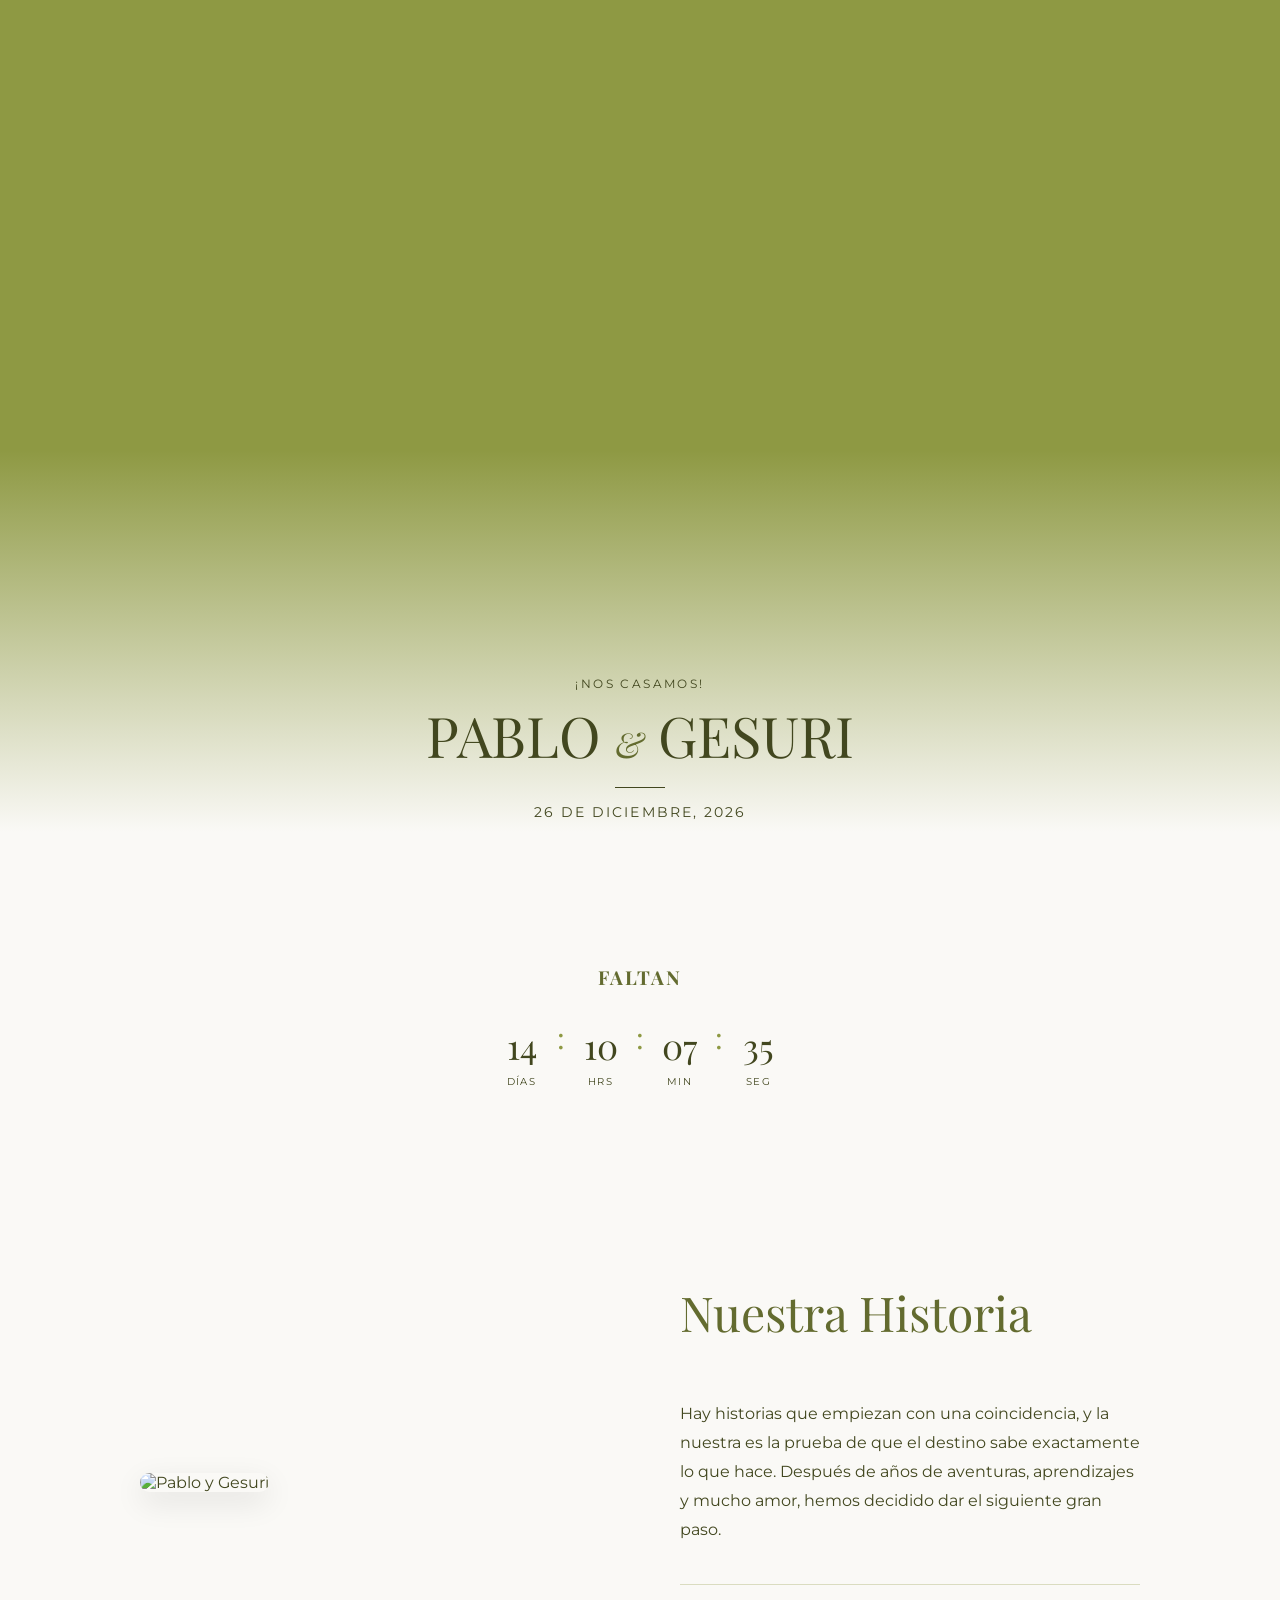
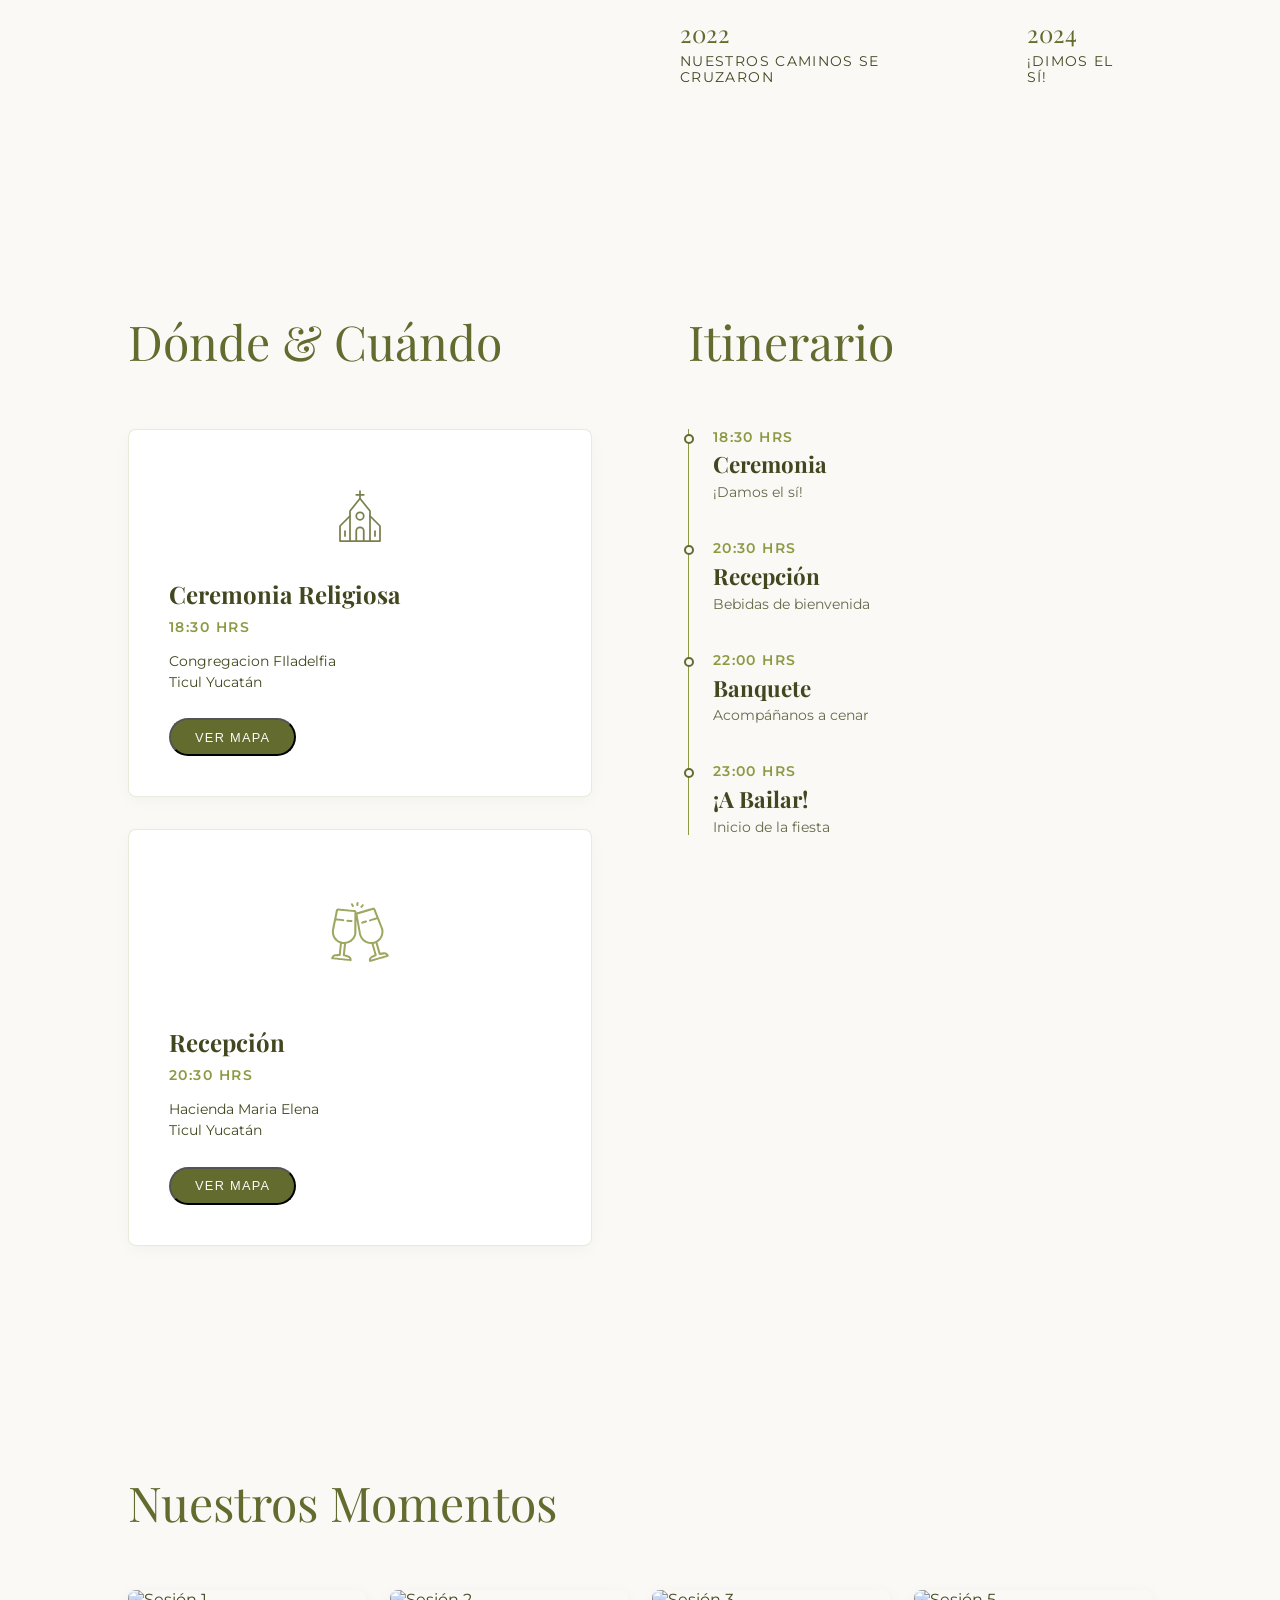
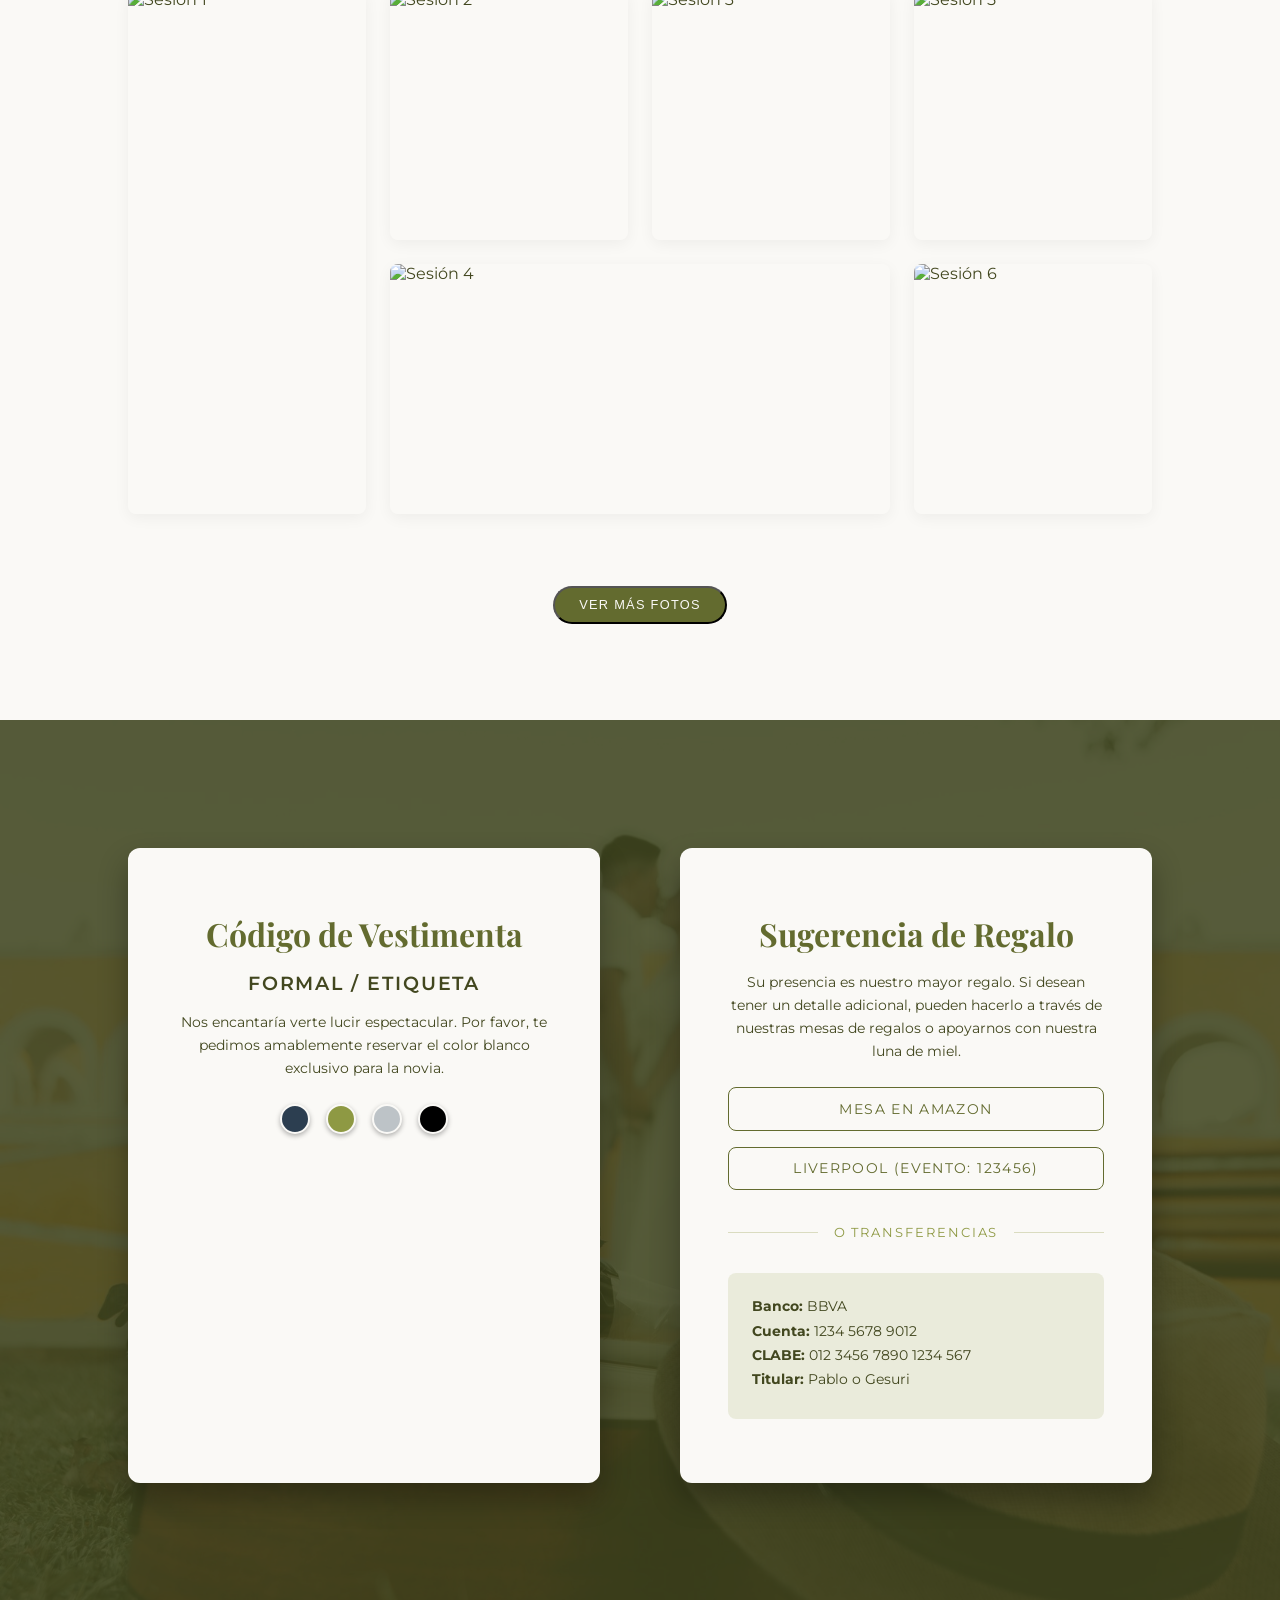
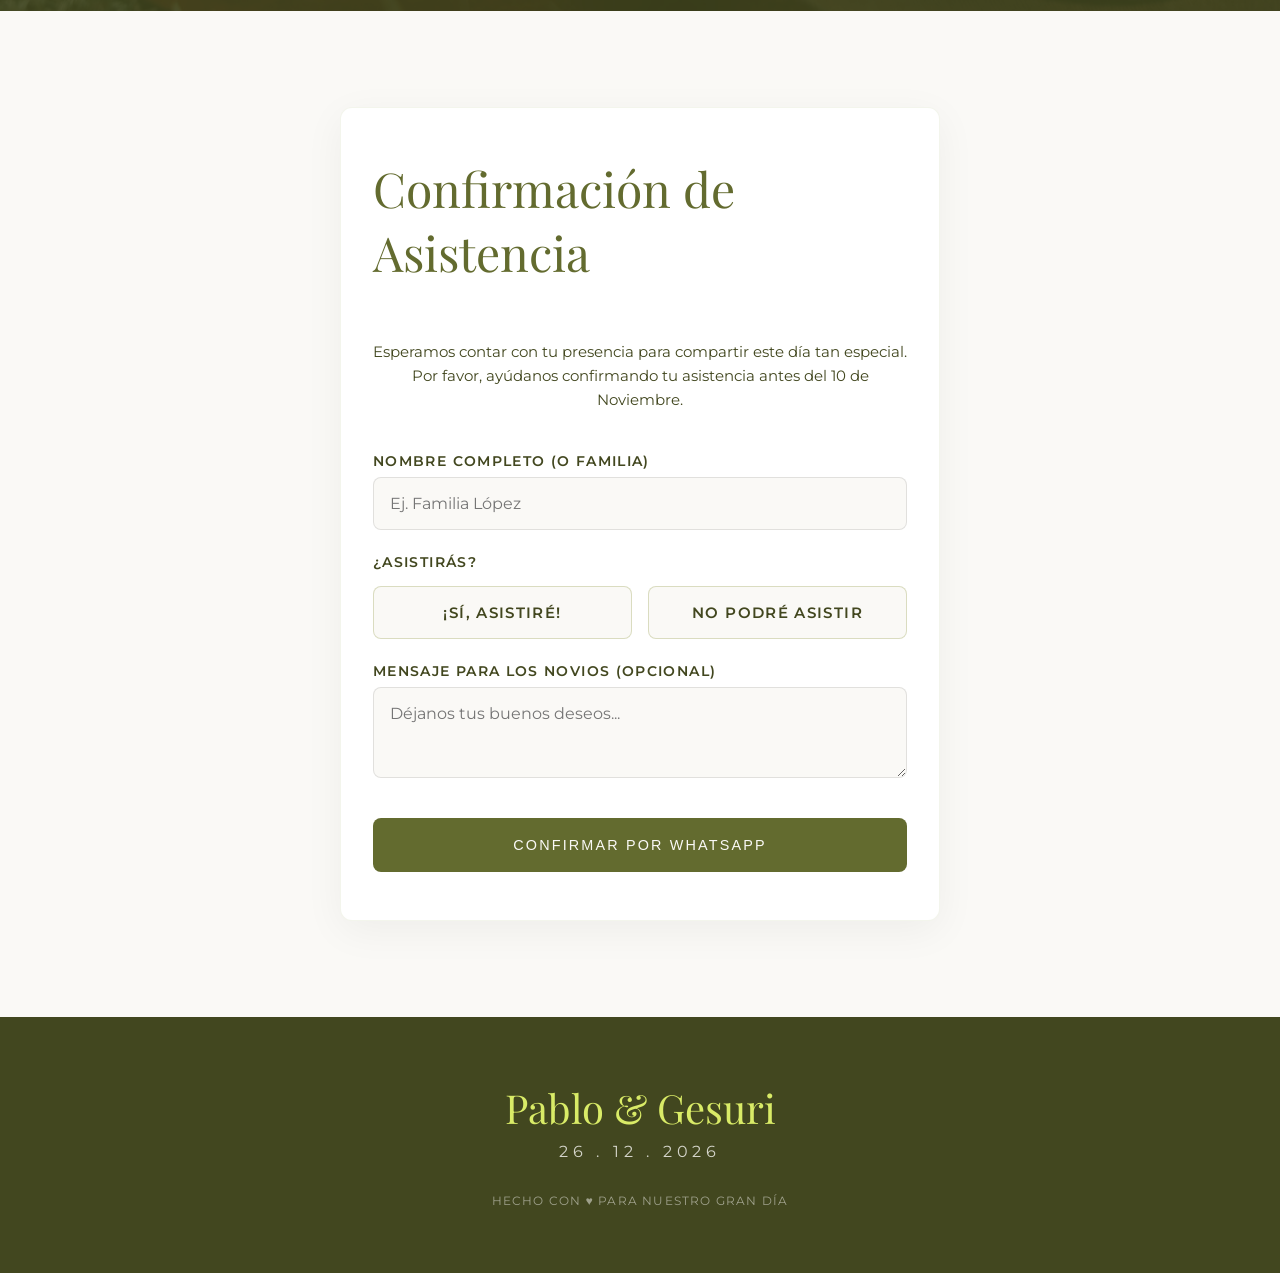
==== commit d2bdb495: "feat: Update gallery images and add lightbox functionality for enhanced viewing experience" ====
--- a/index.html
+++ b/index.html
@@ -56,7 +56,7 @@
                 
                 <!-- Foto de la pareja -->
                 <div class="story-image">
-                    <img src="assets/historia.webp" alt="Pablo y Gesuri">
+                    <img src="https://res.cloudinary.com/otehk3l8/image/upload/v1790091549/IMG_9154_resized.jpg" alt="Pablo y Gesuri">
                 </div>
                 
                 <!-- Relato y Fechas Clave -->
@@ -182,30 +182,36 @@
             <div class="gallery-grid">
                 <!-- FOTOS PRINCIPALES (Siempre visibles) -->
                 <div class="gallery-item item-tall">
-                    <img src="https://res.cloudinary.com/otehk3l8/image/upload/f_auto,q_auto/IMG_8806_resized" alt="Sesión 1">
+                    <img src="https://res.cloudinary.com/otehk3l8/image/upload/v1790091539/IMG_8950_resized.jpg" alt="Sesión 1">
                 </div>
                 <div class="gallery-item">
-                    <img src="https://res.cloudinary.com/otehk3l8/image/upload/f_auto,q_auto/IMG_8806_resized" alt="Sesión 2">
+                    <img src="https://res.cloudinary.com/otehk3l8/image/upload/v1790091551/IMG_9182_resized.jpg" alt="Sesión 2">
                 </div>
                 <div class="gallery-item">
-                    <img src="assets/galeria3.jpg" alt="Sesión 3">
+                    <img src="https://res.cloudinary.com/otehk3l8/image/upload/v1790091548/IMG_9106_resized.jpg" alt="Sesión 3">
                 </div>
                 <div class="gallery-item item-wide">
-                    <img src="assets/galeria4.jpg" alt="Sesión 4">
+                    <img src="https://res.cloudinary.com/otehk3l8/image/upload/v1790091550/IMG_9181_resized.jpg" alt="Sesión 4">
                 </div>
                 <div class="gallery-item">
-                    <img src="assets/galeria5.jpg" alt="Sesión 5">
-                </div>
+                    <img src="https://res.cloudinary.com/otehk3l8/image/upload/v1790091546/IMG_9080_resized.jpg" alt="Sesión 5">
+                </div>
+                <div class="gallery-item">
+                    <img src="https://res.cloudinary.com/otehk3l8/image/upload/v1790091531/IMG_8722_resized.jpg" alt="Sesión 6">
+                </div>
+                
+                
+                
 
                 <!-- FOTOS EXTRAS (Ocultas al inicio) -->
                 <div class="gallery-item foto-extra hidden">
-                    <img src="assets/galeria6.jpg" alt="Sesión 6">
+                    <img src="https://res.cloudinary.com/otehk3l8/image/upload/v1790091553/IMG_9184_resized.jpg" alt="Sesión 6">
                 </div>
                 <div class="gallery-item item-tall foto-extra hidden">
-                    <img src="assets/galeria7.jpg" alt="Sesión 7">
+                    <img src="https://res.cloudinary.com/otehk3l8/image/upload/v1790091554/IMG_9185_resized.jpg" alt="Sesión 7">
                 </div>
                 <div class="gallery-item foto-extra hidden">
-                    <img src="assets/galeria8.jpg" alt="Sesión 8">
+                    <img src="https://res.cloudinary.com/otehk3l8/image/upload/v1790091555/IMG_9186_resized.jpg" alt="Sesión 8">
                 </div>
                 <!-- Puedes seguir agregando las que quieras con la clase "foto-extra hidden" -->
             </div>
--- a/css/style.css
+++ b/css/style.css
@@ -921,6 +921,7 @@
         grid-template-columns: repeat(4, 1fr); /* 4 columnas en PC */
         grid-auto-rows: 250px; /* Fotos más altas */
         gap: 1.5rem;
+        grid-auto-flow: dense;
     }
     /* --- NUESTRA HISTORIA EN PC --- */
     .story-section {
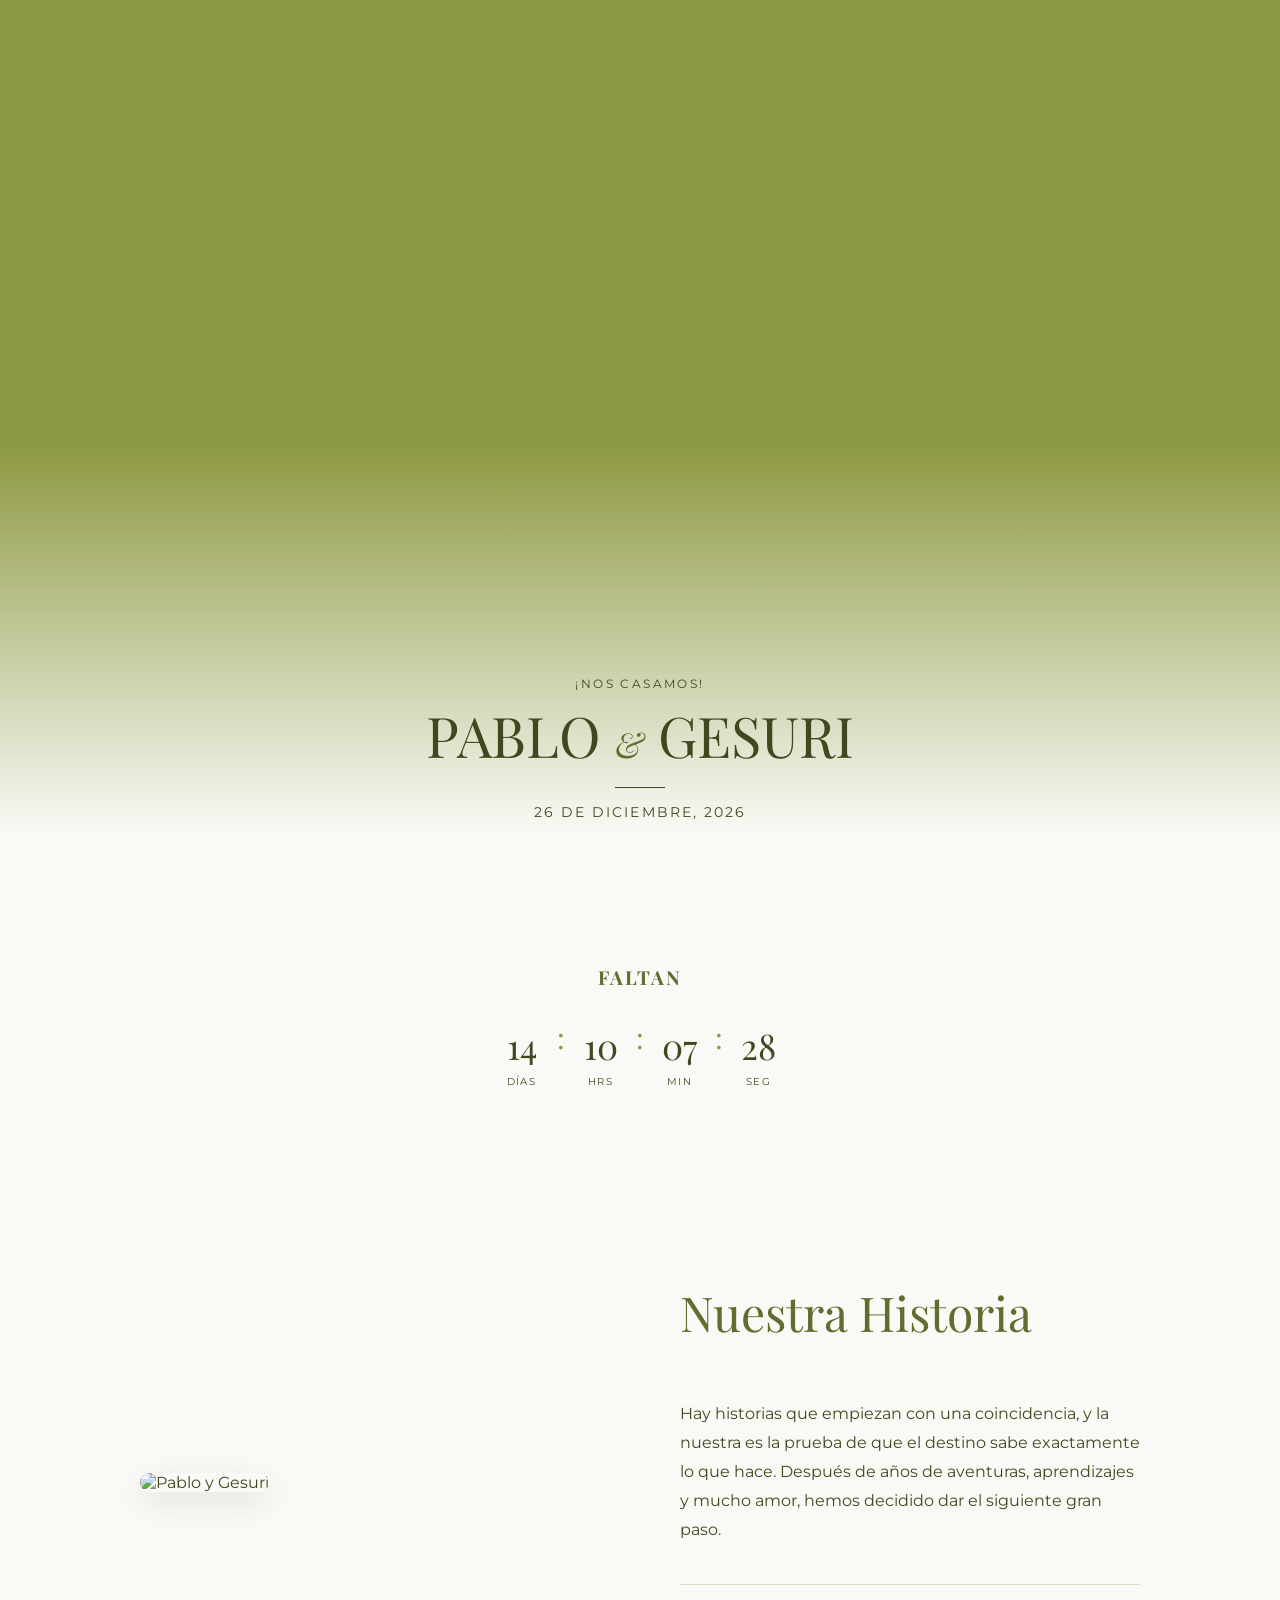
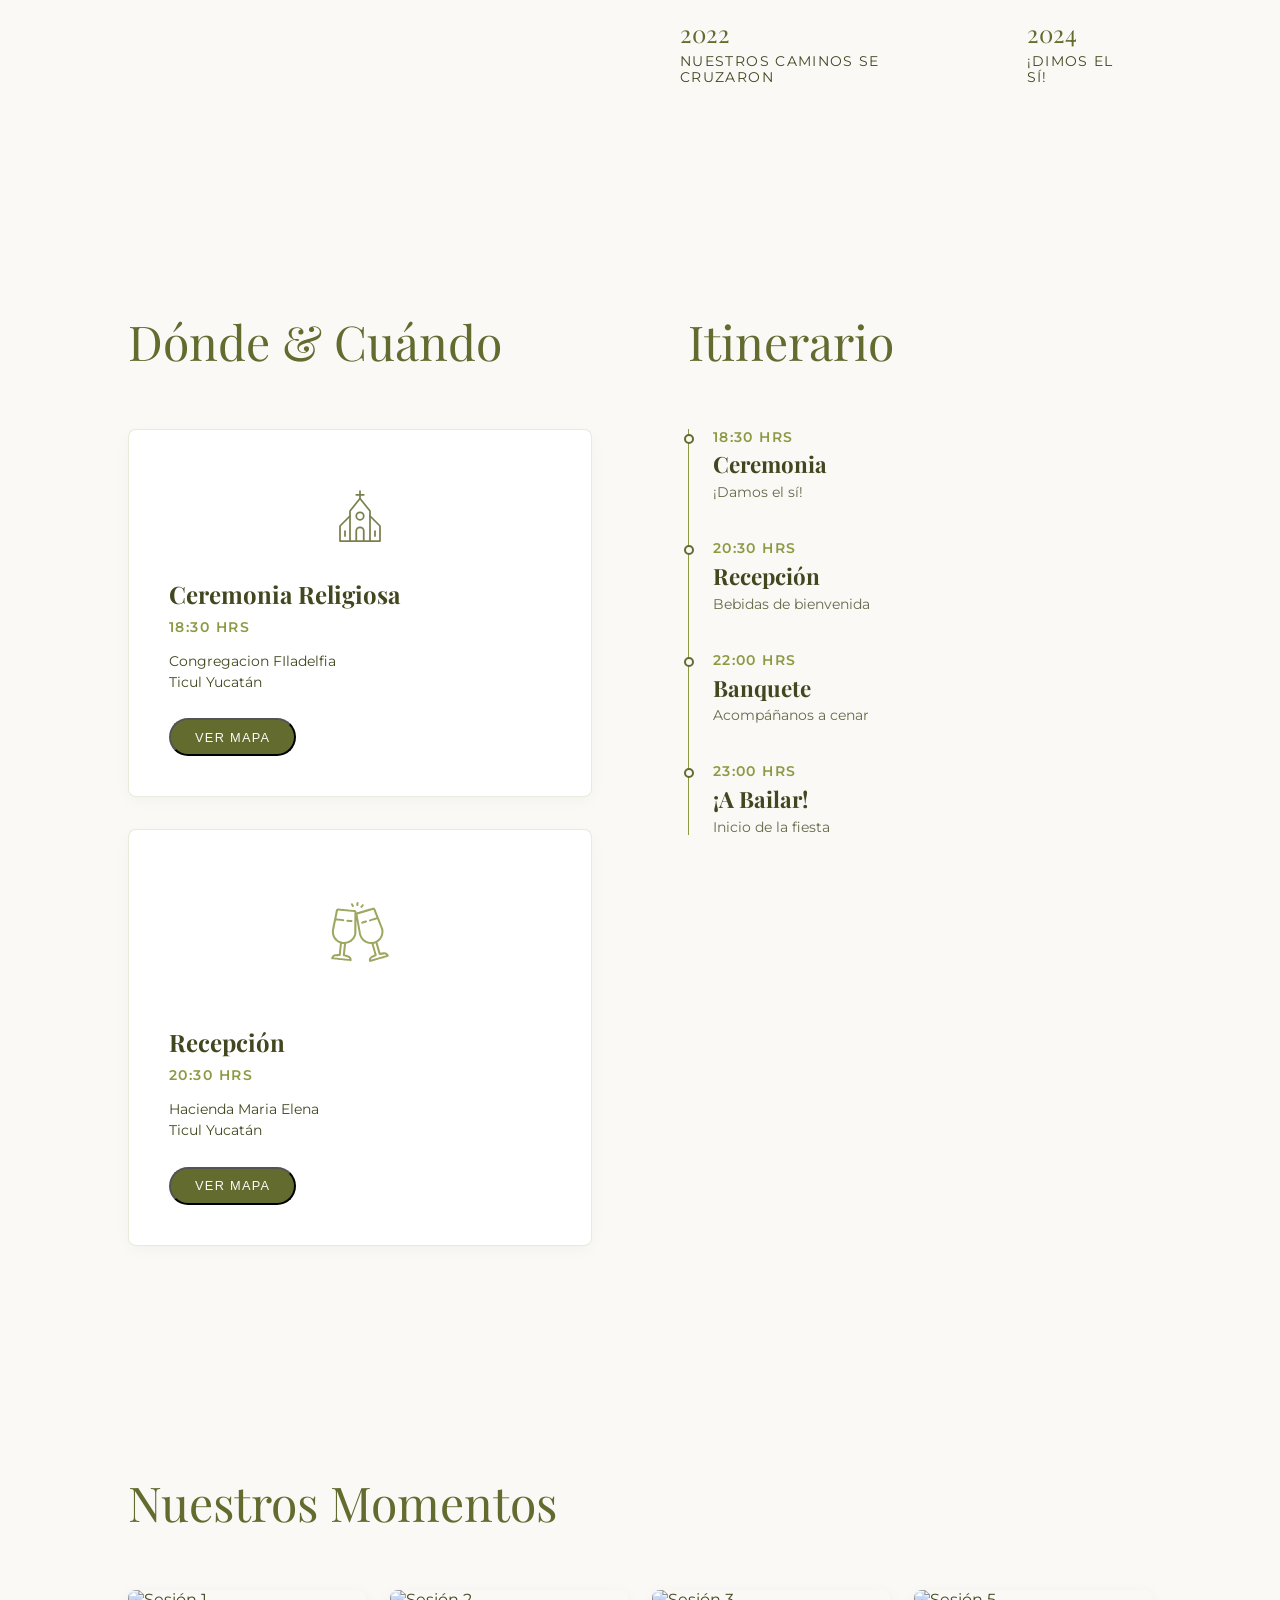
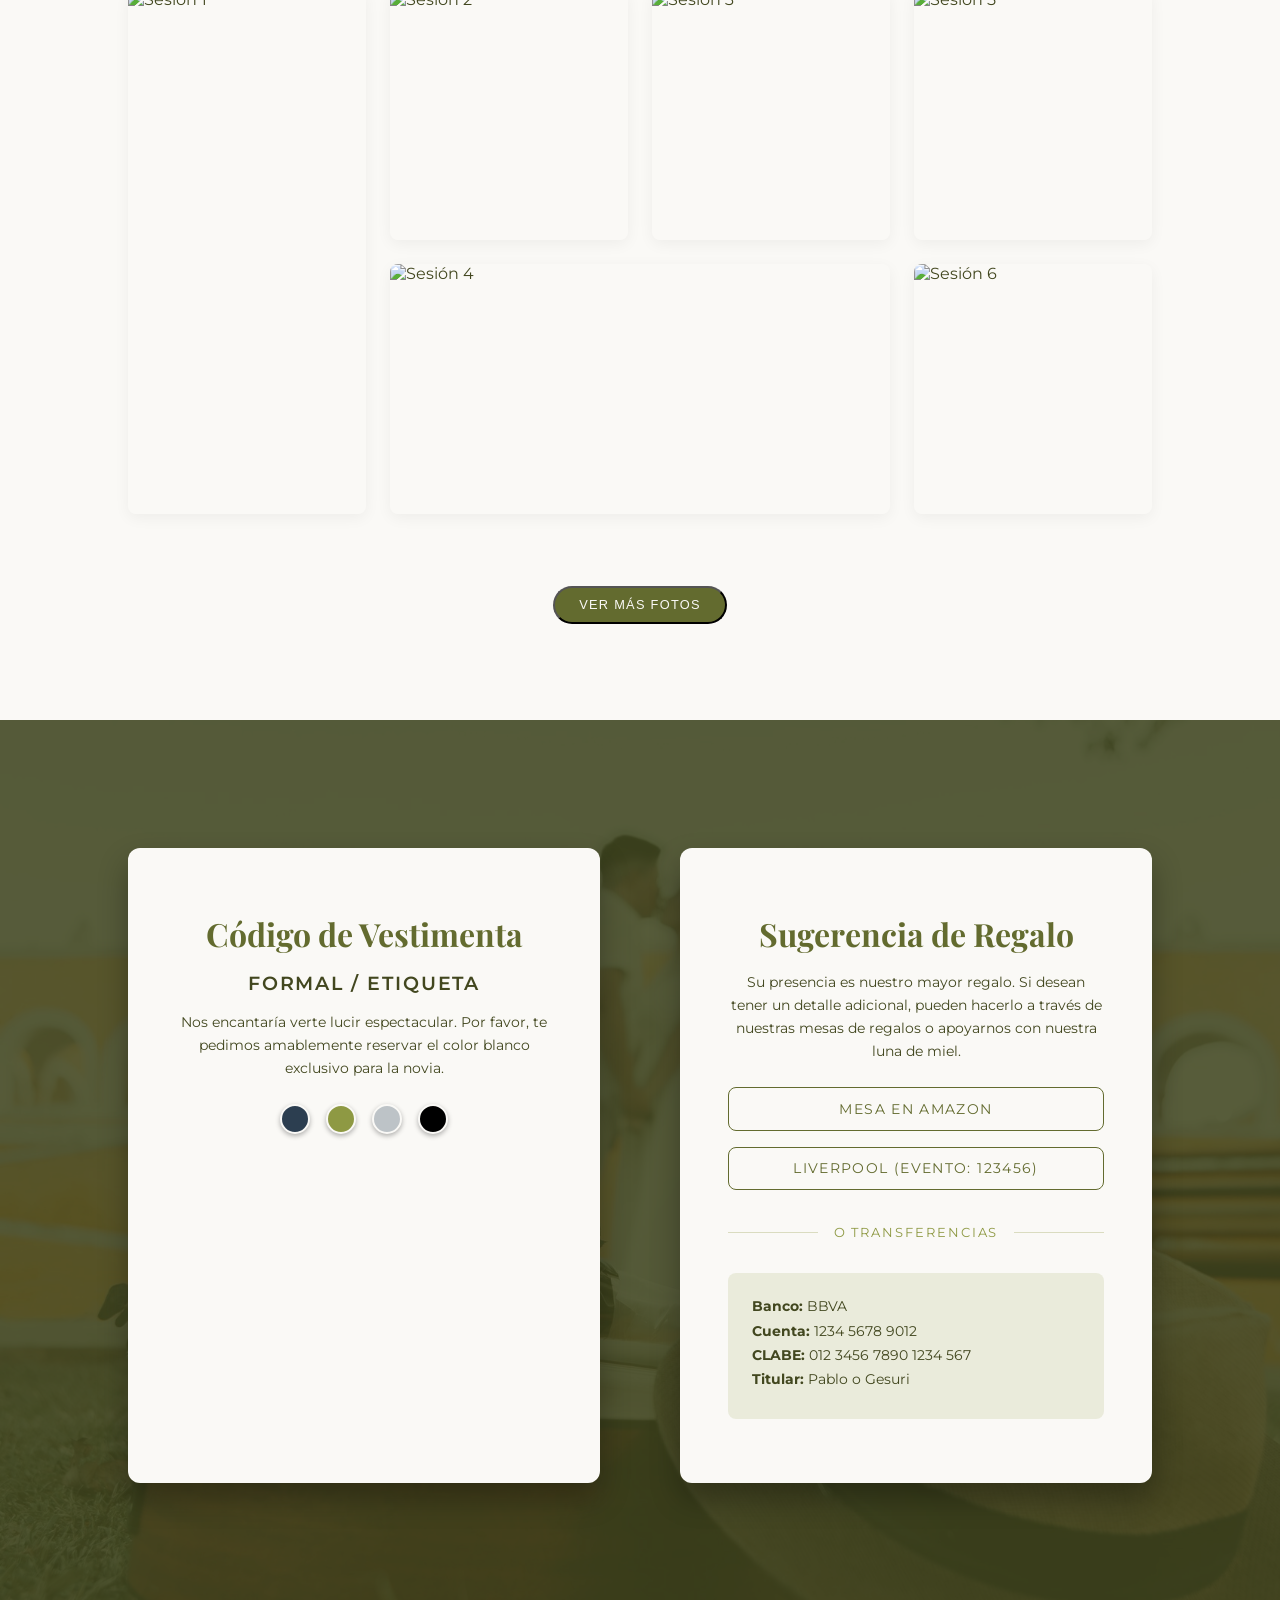
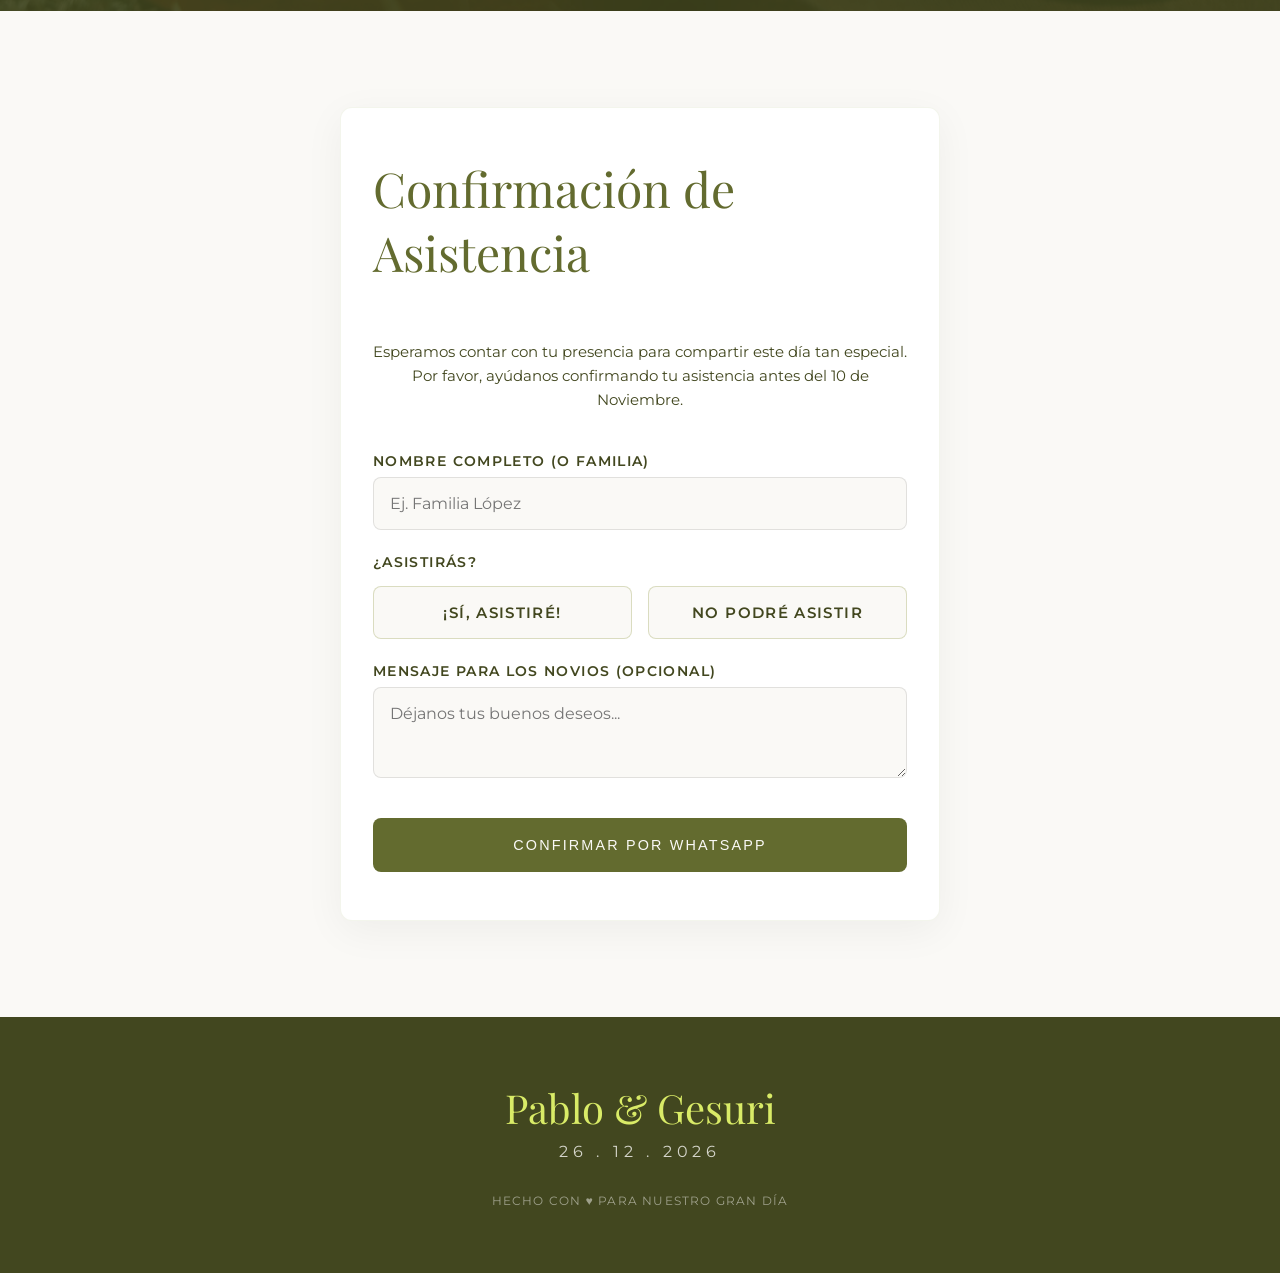
==== commit f1e5a821: "feat: Enhance lightbox functionality with zoom and drag support, update gallery images" ====
--- a/index.html
+++ b/index.html
@@ -205,15 +205,24 @@
 
                 <!-- FOTOS EXTRAS (Ocultas al inicio) -->
                 <div class="gallery-item foto-extra hidden">
-                    <img src="https://res.cloudinary.com/otehk3l8/image/upload/v1790091553/IMG_9184_resized.jpg" alt="Sesión 6">
+                    <img src="https://res.cloudinary.com/otehk3l8/image/upload/v1790091529/IMG_8683_resized.jpg" alt="Sesión 6">
                 </div>
                 <div class="gallery-item item-tall foto-extra hidden">
-                    <img src="https://res.cloudinary.com/otehk3l8/image/upload/v1790091554/IMG_9185_resized.jpg" alt="Sesión 7">
+                    <img src="https://res.cloudinary.com/otehk3l8/image/upload/v1790091537/IMG_8893_resized.jpg" alt="Sesión 7">
                 </div>
                 <div class="gallery-item foto-extra hidden">
-                    <img src="https://res.cloudinary.com/otehk3l8/image/upload/v1790091555/IMG_9186_resized.jpg" alt="Sesión 8">
+                    <img src="https://res.cloudinary.com/otehk3l8/image/upload/v1790091533/IMG_8781_resized.jpg" alt="Sesión 8">
                 </div>
                 <!-- Puedes seguir agregando las que quieras con la clase "foto-extra hidden" -->
+                 <div class="gallery-item foto-extra hidden">
+                    <img src="https://res.cloudinary.com/otehk3l8/image/upload/v1790091535/IMG_8813_resized.jpg" alt="Sesión 8">
+                </div><div class="gallery-item foto-extra hidden">
+                    <img src="https://res.cloudinary.com/otehk3l8/image/upload/v1790091549/IMG_9162_resized.jpg" alt="Sesión 8">
+                </div>
+                <div class="gallery-item item-wide foto-extra hidden">
+                    <img src="https://res.cloudinary.com/otehk3l8/image/upload/v1790091529/IMG_8694_resized.jpg" alt="Sesión 4">
+                </div>
+
             </div>
 
             <!-- Botón para expandir -->
--- a/css/style.css
+++ b/css/style.css
@@ -40,7 +40,9 @@
     margin: 0;
     padding: 0;
     box-sizing: border-box;
-}
+    -webkit-tap-highlight-color: transparent; 
+}
+
 
 body {
     background-color: var(--crema);
@@ -807,6 +809,7 @@
     background-color: rgba(0, 0, 0, 0.9); /* Fondo negro casi sólido */
     justify-content: center;
     align-items: center;
+    touch-action: none;
 }
 
 /* La imagen ampliada */
@@ -817,6 +820,12 @@
     box-shadow: 0 4px 25px rgba(0,0,0,0.5);
     animation: zoomIn 0.3s ease; /* Efecto suave de aparición */
     object-fit: contain;
+    transition: transform 0.1s ease-out; /* Suaviza el acercamiento */
+
+
+    -webkit-user-select: none;
+    user-select: none;
+    -webkit-tap-highlight-color: transparent;
 }
 
 /* El botón de cerrar (X) */
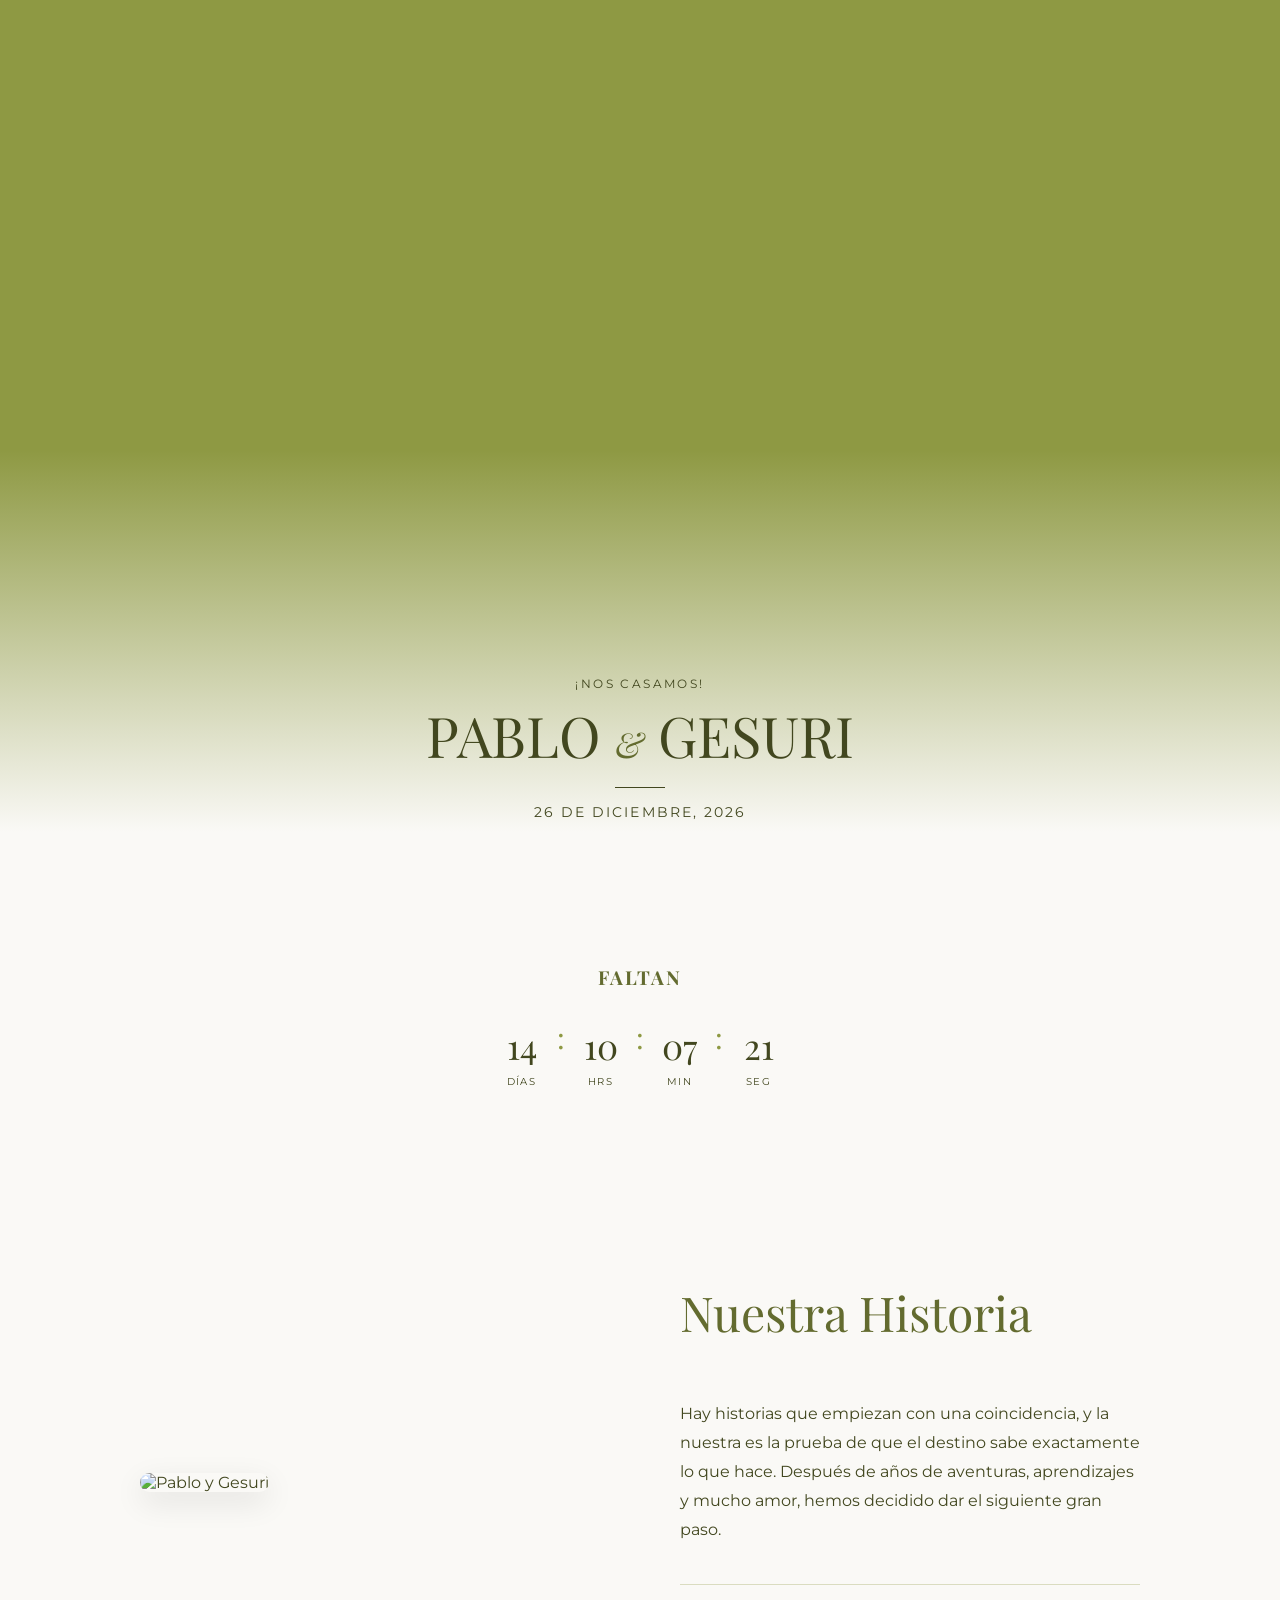
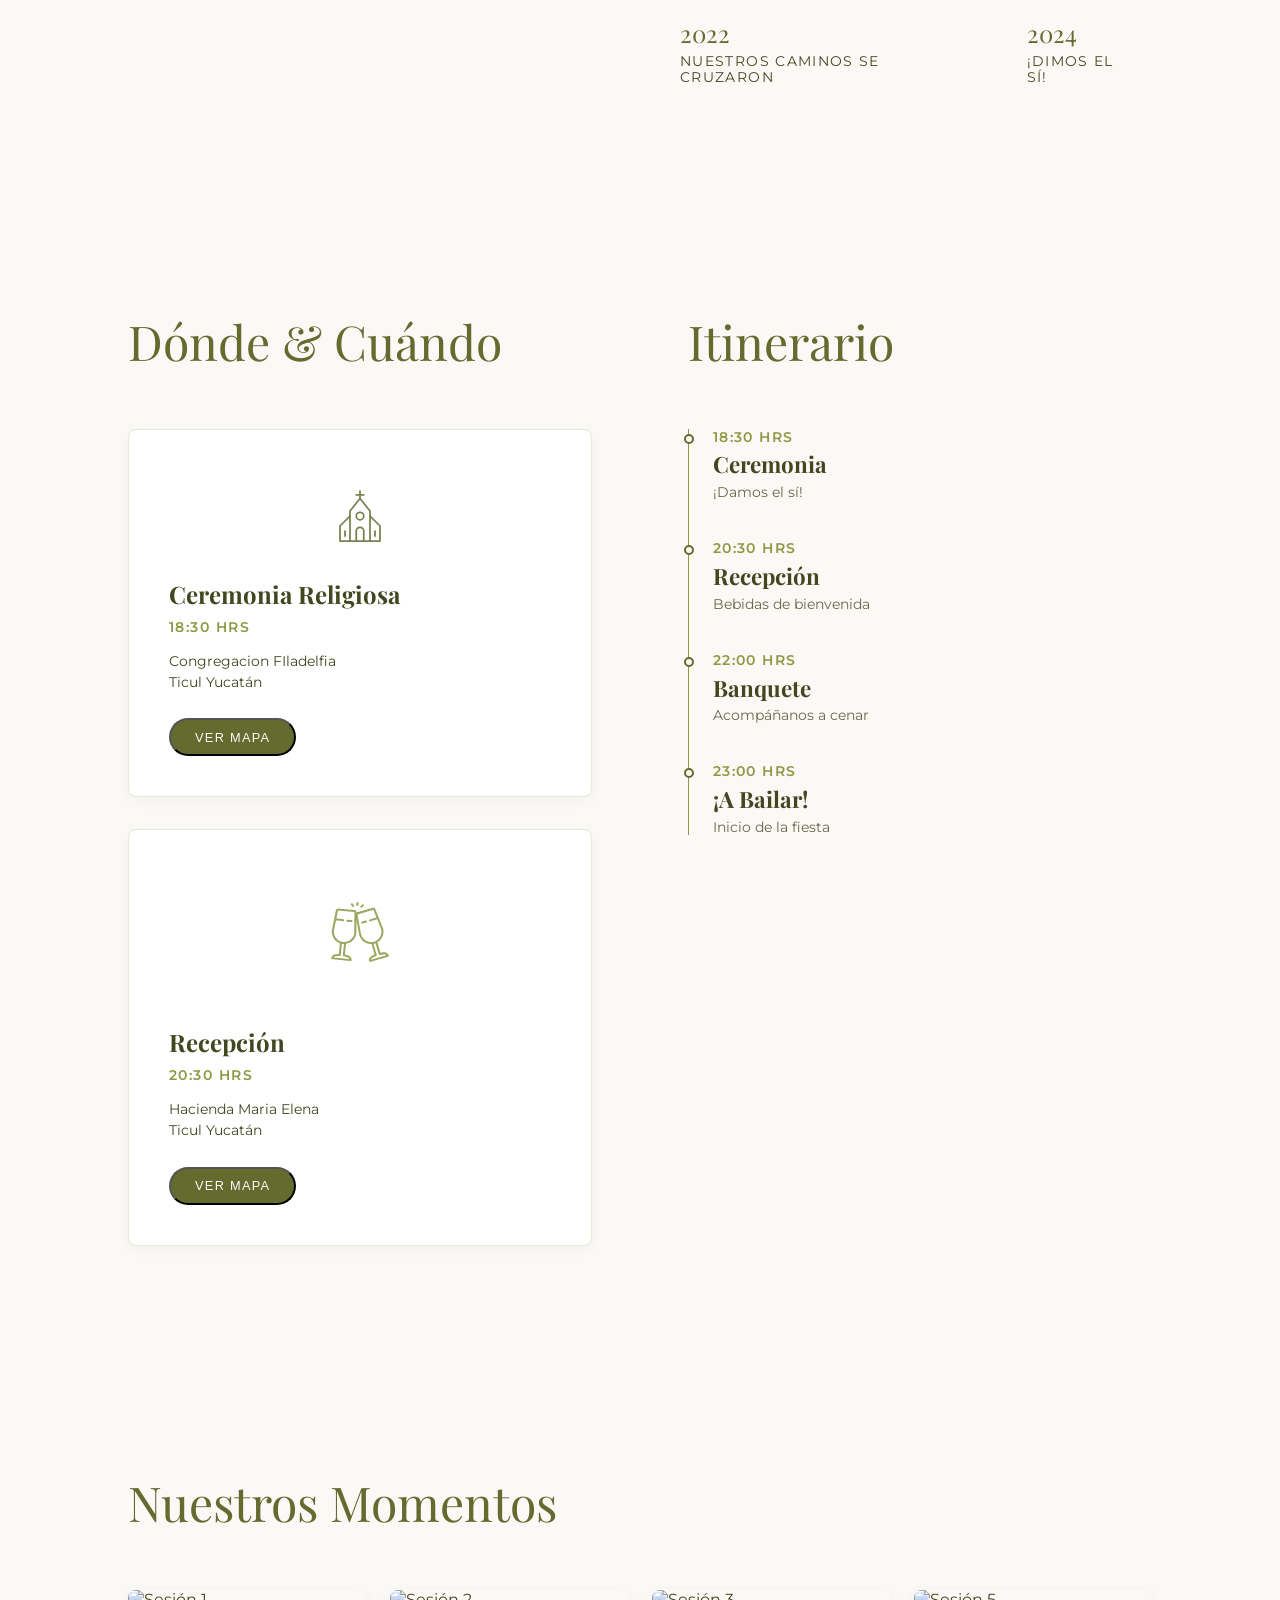
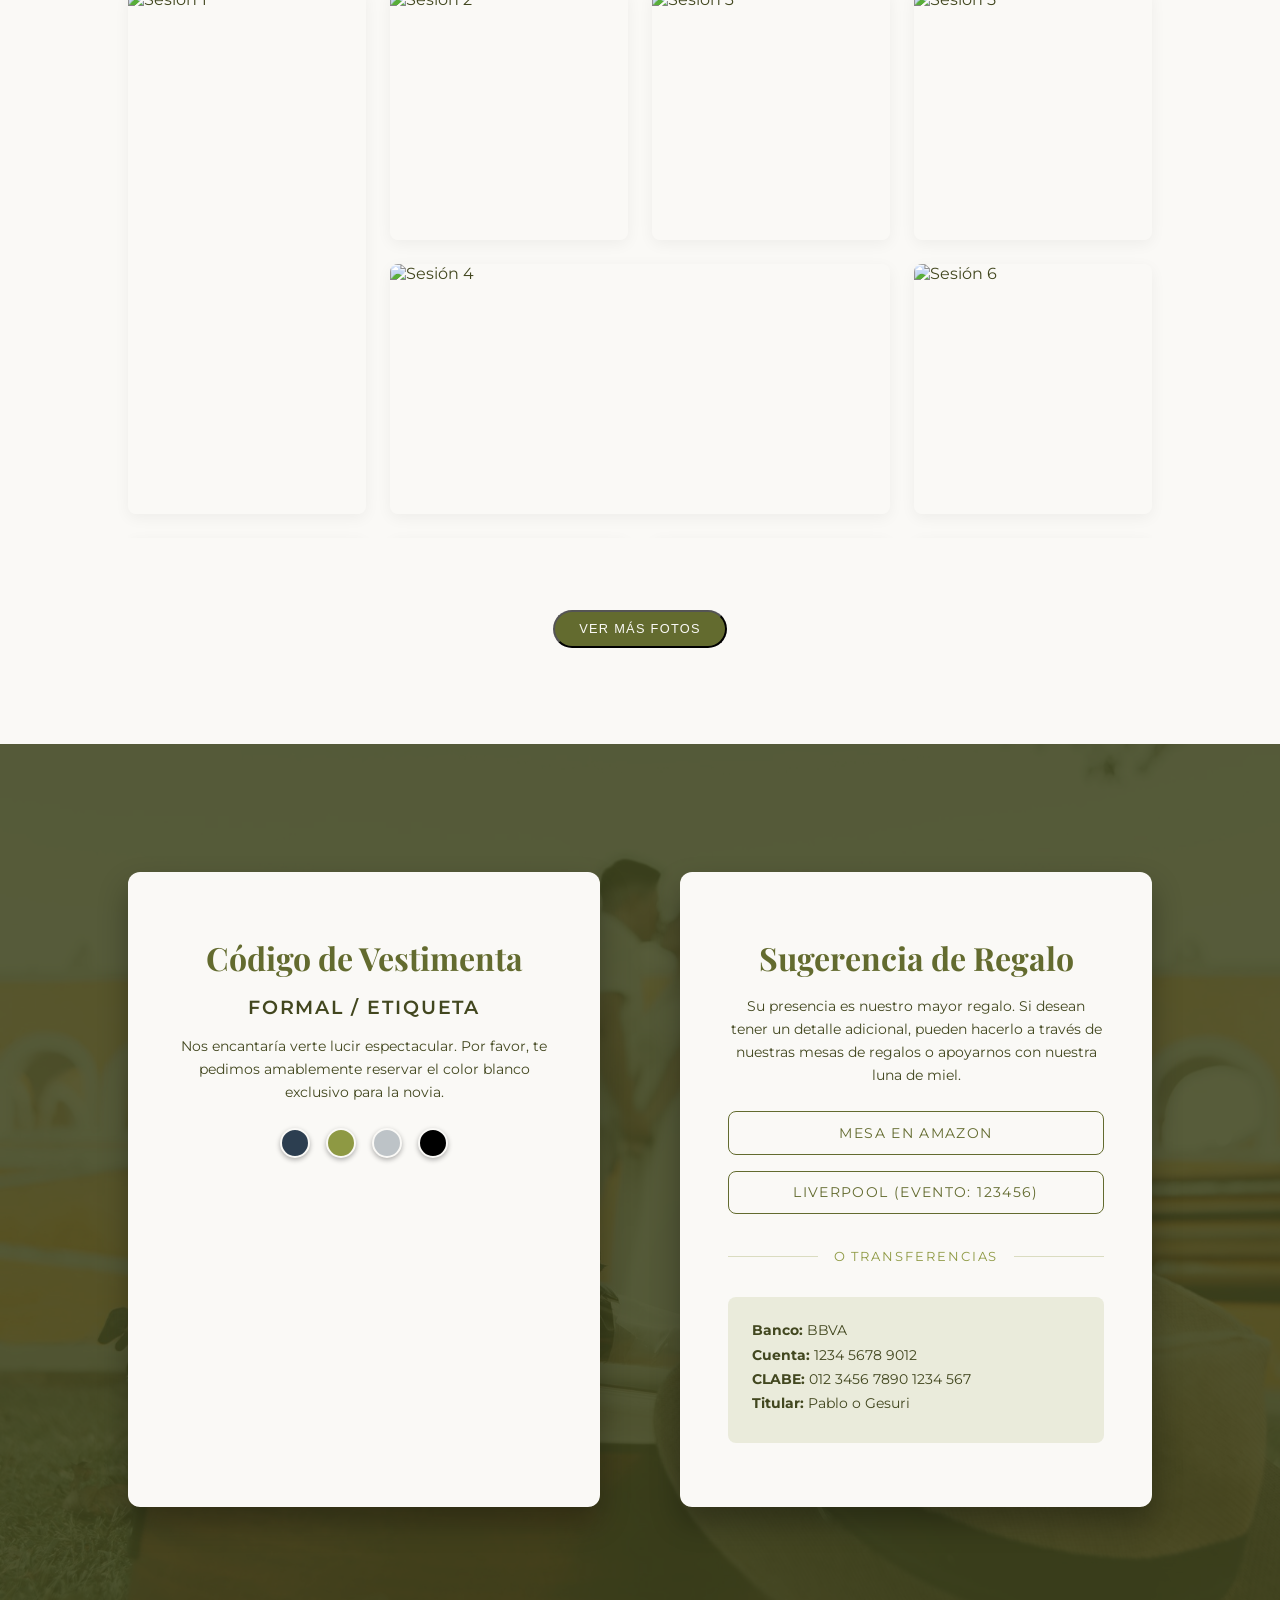
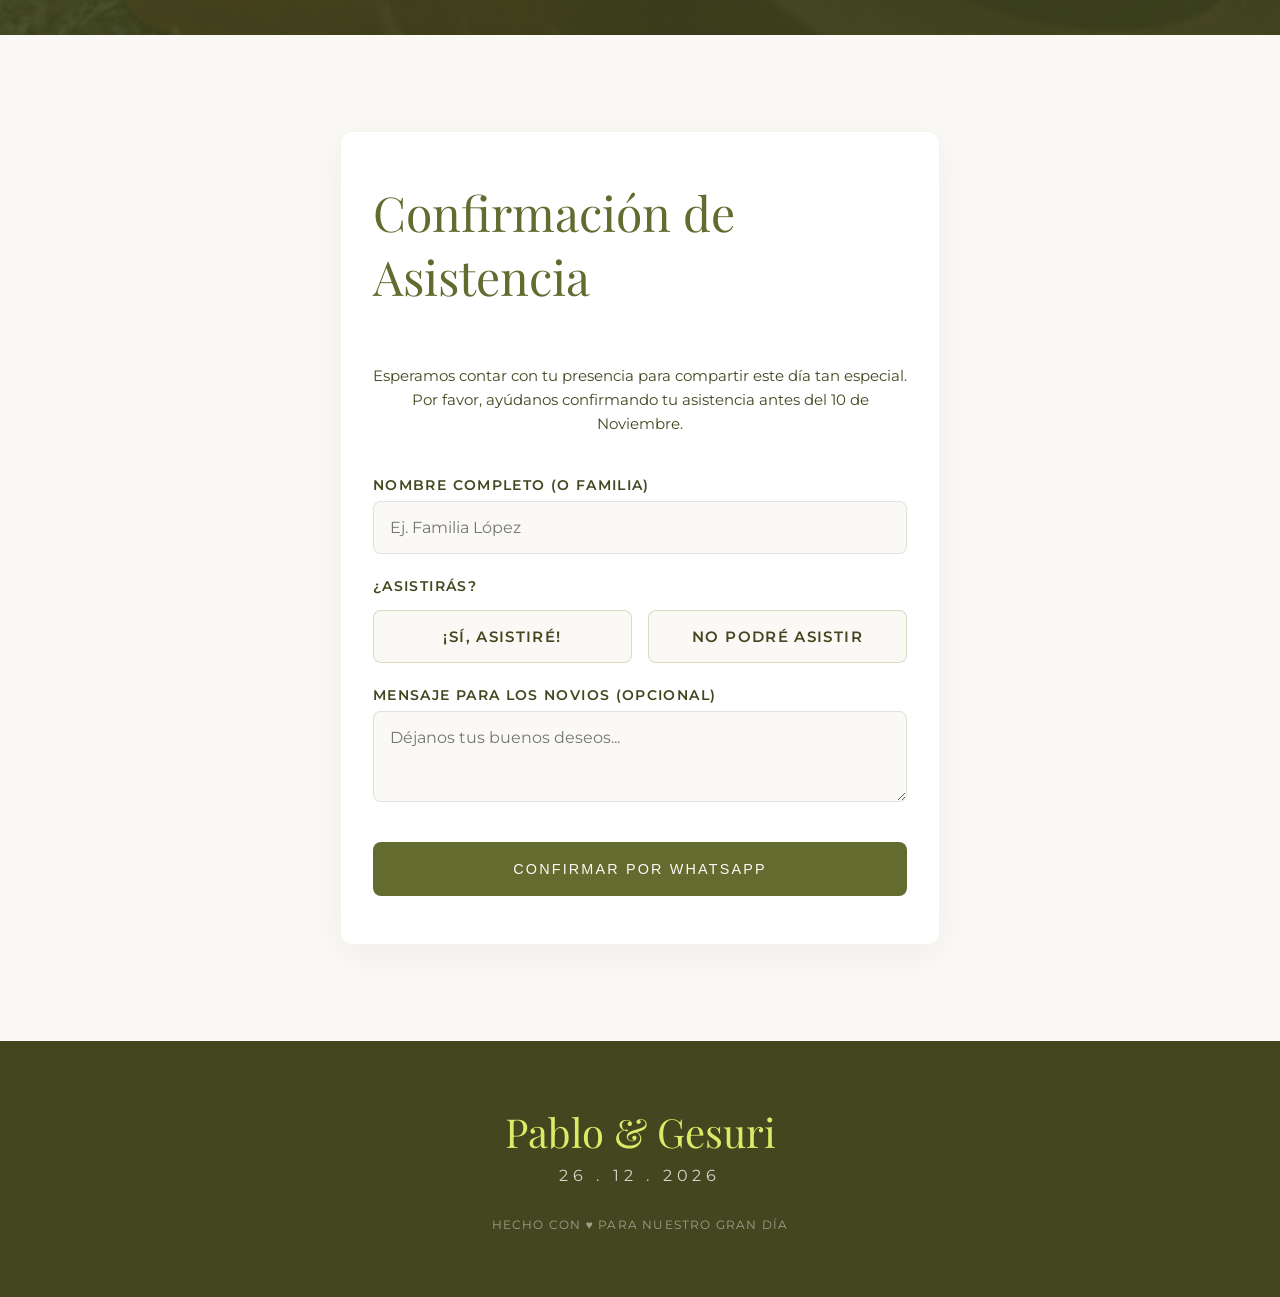
==== commit 86002b06: "feat: Implement accordion effect and animation for gallery photos, enhance scroll control" ====
--- a/index.html
+++ b/index.html
@@ -174,13 +174,12 @@
         </div>
 
     </main>
-
-    <!-- SECCIÓN DE GALERÍA DE FOTOS -->
+<!-- SECCIÓN DE GALERÍA DE FOTOS -->
         <section class="gallery-section scroll-anim">
             <h2 class="section-title">Nuestros Momentos</h2>
             
+            <!-- CUADRÍCULA PRINCIPAL (Siempre visible) -->
             <div class="gallery-grid">
-                <!-- FOTOS PRINCIPALES (Siempre visibles) -->
                 <div class="gallery-item item-tall">
                     <img src="https://res.cloudinary.com/otehk3l8/image/upload/v1790091539/IMG_8950_resized.jpg" alt="Sesión 1">
                 </div>
@@ -199,30 +198,33 @@
                 <div class="gallery-item">
                     <img src="https://res.cloudinary.com/otehk3l8/image/upload/v1790091531/IMG_8722_resized.jpg" alt="Sesión 6">
                 </div>
-                
-                
-                
-
-                <!-- FOTOS EXTRAS (Ocultas al inicio) -->
-                <div class="gallery-item foto-extra hidden">
-                    <img src="https://res.cloudinary.com/otehk3l8/image/upload/v1790091529/IMG_8683_resized.jpg" alt="Sesión 6">
-                </div>
-                <div class="gallery-item item-tall foto-extra hidden">
-                    <img src="https://res.cloudinary.com/otehk3l8/image/upload/v1790091537/IMG_8893_resized.jpg" alt="Sesión 7">
-                </div>
-                <div class="gallery-item foto-extra hidden">
-                    <img src="https://res.cloudinary.com/otehk3l8/image/upload/v1790091533/IMG_8781_resized.jpg" alt="Sesión 8">
-                </div>
-                <!-- Puedes seguir agregando las que quieras con la clase "foto-extra hidden" -->
-                 <div class="gallery-item foto-extra hidden">
-                    <img src="https://res.cloudinary.com/otehk3l8/image/upload/v1790091535/IMG_8813_resized.jpg" alt="Sesión 8">
-                </div><div class="gallery-item foto-extra hidden">
-                    <img src="https://res.cloudinary.com/otehk3l8/image/upload/v1790091549/IMG_9162_resized.jpg" alt="Sesión 8">
-                </div>
-                <div class="gallery-item item-wide foto-extra hidden">
-                    <img src="https://res.cloudinary.com/otehk3l8/image/upload/v1790091529/IMG_8694_resized.jpg" alt="Sesión 4">
-                </div>
-
+            </div>
+
+            <!-- CONTENEDOR EFECTO ACORDEÓN (FOTOS EXTRAS) -->
+            <div id="wrapper-extra" class="wrapper-colapsable">
+                <div class="wrapper-inner">
+                    <!-- Segunda cuadrícula que se oculta/muestra -->
+                    <div class="gallery-grid">
+                        <div class="gallery-item">
+                            <img src="https://res.cloudinary.com/otehk3l8/image/upload/v1790091529/IMG_8683_resized.jpg" alt="Sesión extra 1">
+                        </div>
+                        <div class="gallery-item item-tall">
+                            <img src="https://res.cloudinary.com/otehk3l8/image/upload/v1790091537/IMG_8893_resized.jpg" alt="Sesión extra 2">
+                        </div>
+                        <div class="gallery-item">
+                            <img src="https://res.cloudinary.com/otehk3l8/image/upload/v1790091533/IMG_8781_resized.jpg" alt="Sesión extra 3">
+                        </div>
+                        <div class="gallery-item">
+                            <img src="https://res.cloudinary.com/otehk3l8/image/upload/v1790091535/IMG_8813_resized.jpg" alt="Sesión extra 4">
+                        </div>
+                        <div class="gallery-item">
+                            <img src="https://res.cloudinary.com/otehk3l8/image/upload/v1790091549/IMG_9162_resized.jpg" alt="Sesión extra 5">
+                        </div>
+                        <div class="gallery-item item-wide">
+                            <img src="https://res.cloudinary.com/otehk3l8/image/upload/v1790091529/IMG_8694_resized.jpg" alt="Sesión extra 6">
+                        </div>
+                    </div>
+                </div>
             </div>
 
             <!-- Botón para expandir -->
@@ -230,7 +232,6 @@
                 <button id="btn-ver-mas" class="btn-location">Ver más fotos</button>
             </div>
         </section>
-
 
     <!-- SECCIÓN 4: Dress Code & Regalos (Efecto Parallax) -->
         <section class="extras-section scroll-anim">
--- a/css/style.css
+++ b/css/style.css
@@ -727,10 +727,55 @@
 .foto-extra.hidden {
     display: none; /* Las oculta completamente */
 }
+/* --- CLASES PARA ANIMACIÓN DE LA GALERÍA --- */
+.foto-extra.hidden {
+    display: none; 
+}
+
+/* Le quitamos el ".foto-extra" al principio para que CUALQUIER foto pueda usar la animación */
+.mostrar-animado {
+    animation: aparecerSuave 0.6s ease-out forwards;
+}
+
+@keyframes aparecerSuave {
+    0% { 
+        opacity: 0; 
+        transform: translateY(40px) scale(0.98); 
+    }
+    100% { 
+        opacity: 1; 
+        transform: translateY(0) scale(1); 
+    }
+}
 
 .btn-gallery-container {
     text-align: center;
     margin-top: 3rem;
+}
+
+
+/* =========================================
+   EFECTO COMPRESIÓN (GALERÍA EXTRA)
+   ========================================= */
+.wrapper-colapsable {
+    display: grid;
+    grid-template-rows: 0fr;
+    transition: grid-template-rows 0.8s cubic-bezier(0.4, 0, 0.2, 1);
+}
+
+.wrapper-colapsable.abierto {
+    grid-template-rows: 1fr;
+}
+
+.wrapper-inner {
+    overflow: hidden;
+    padding-top: 1rem; /* Espaciado para igualar el gap en celular */
+}
+
+@media (min-width: 768px) {
+    .wrapper-inner {
+        padding-top: 1.5rem; /* Espaciado para igualar el gap en PC */
+    }
 }
 /* =========================================
    NUESTRA HISTORIA (MÓVIL)
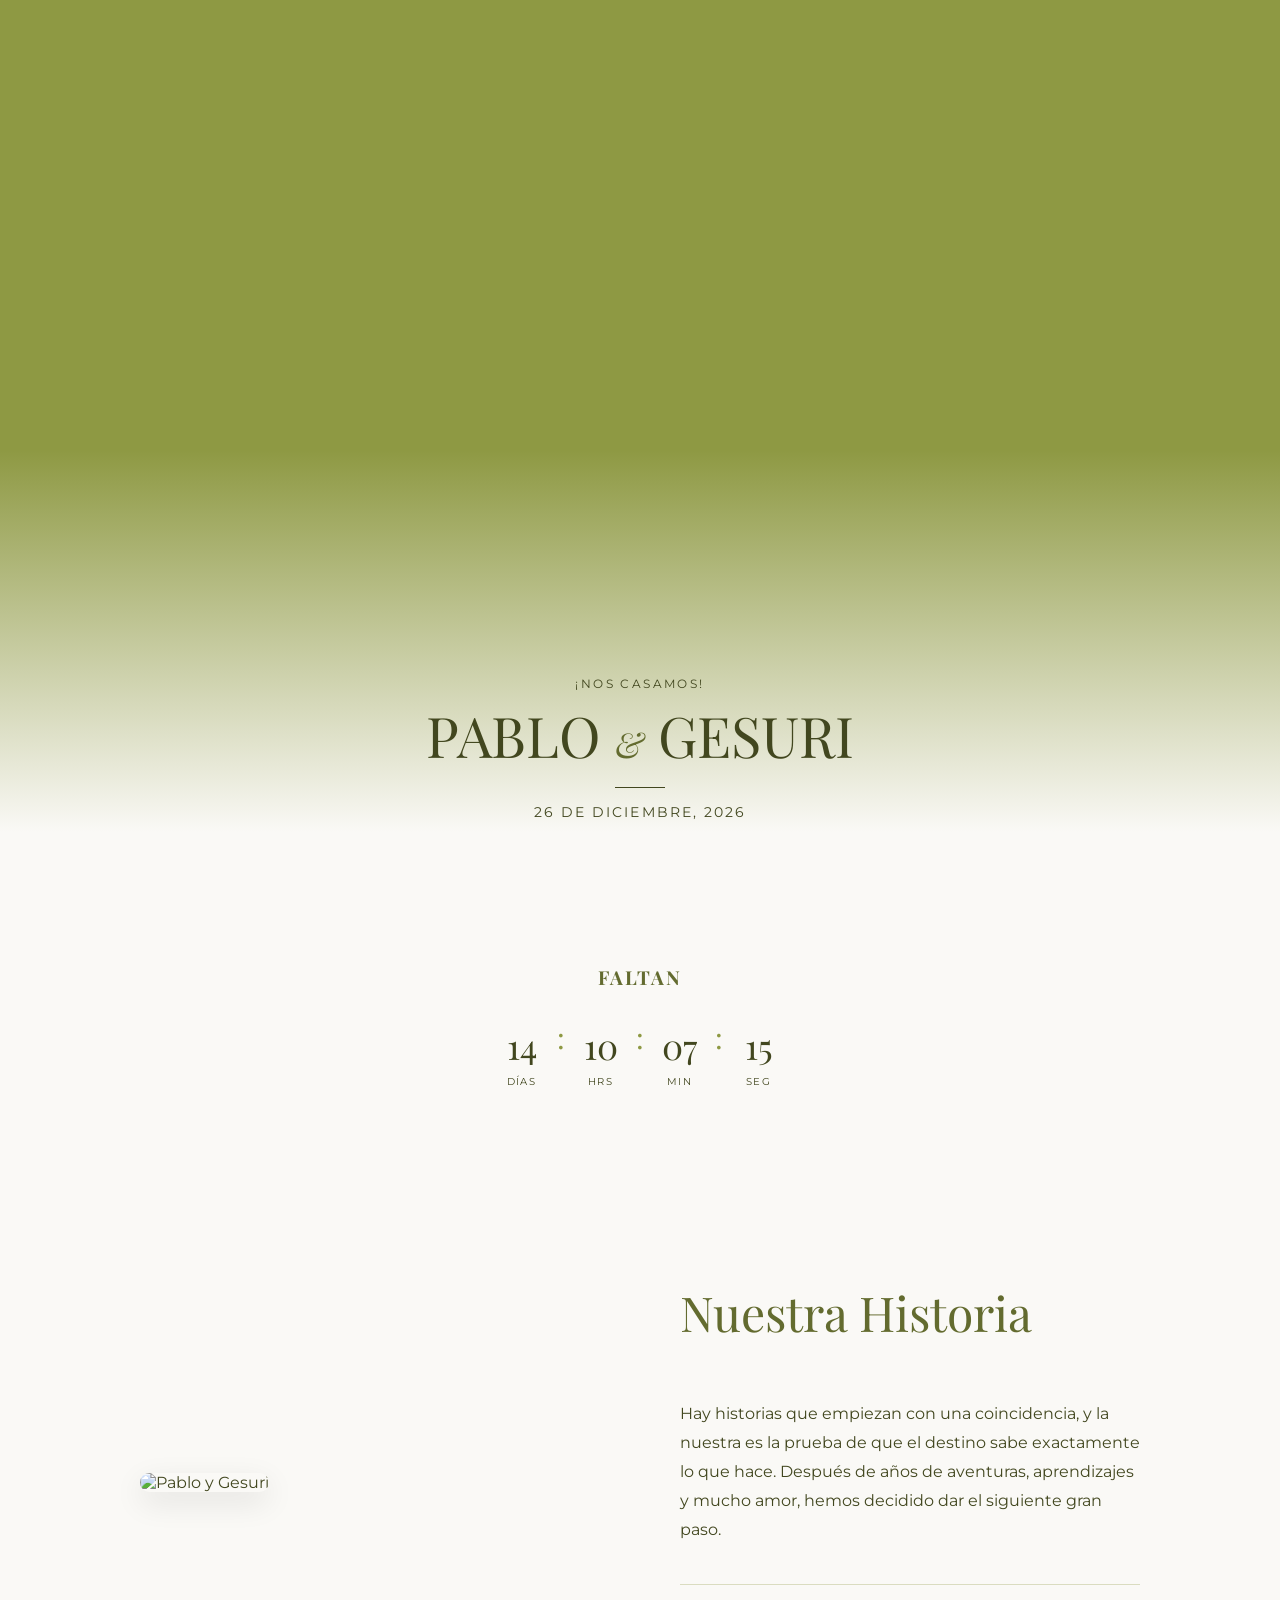
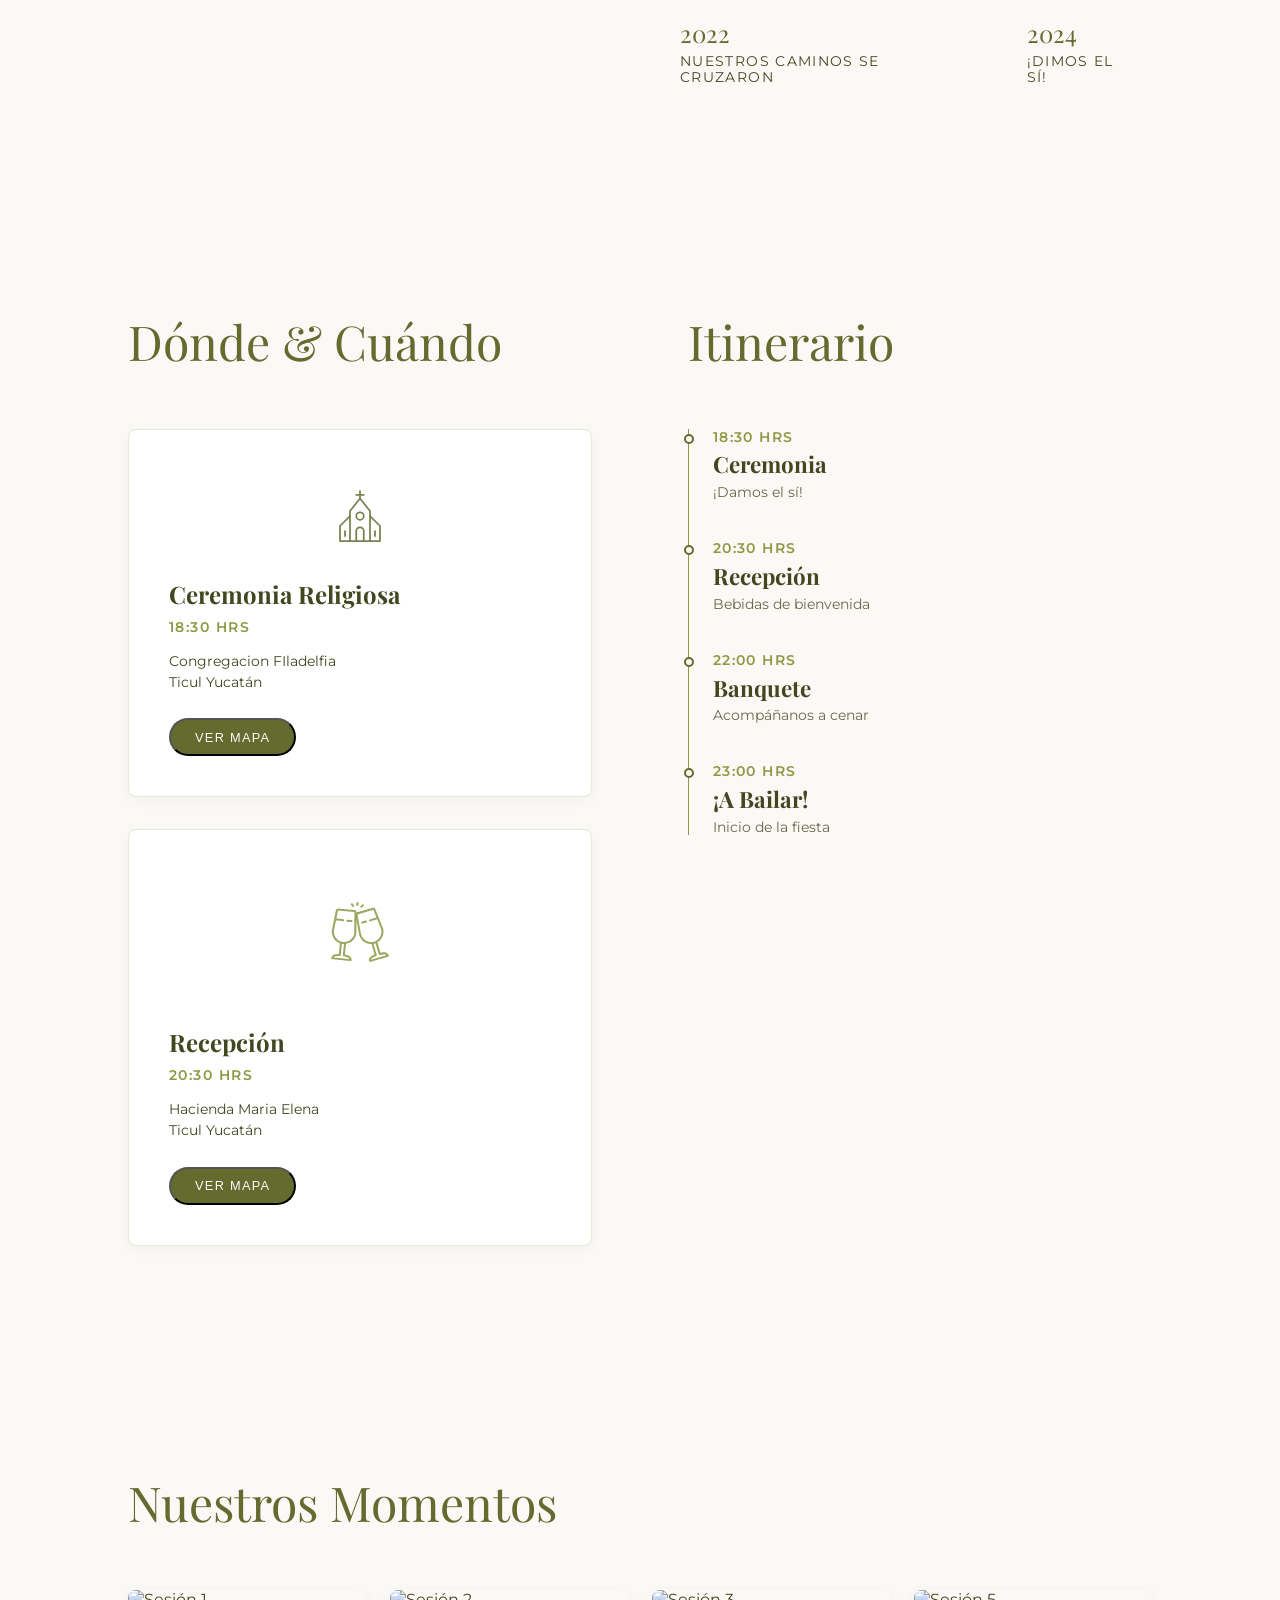
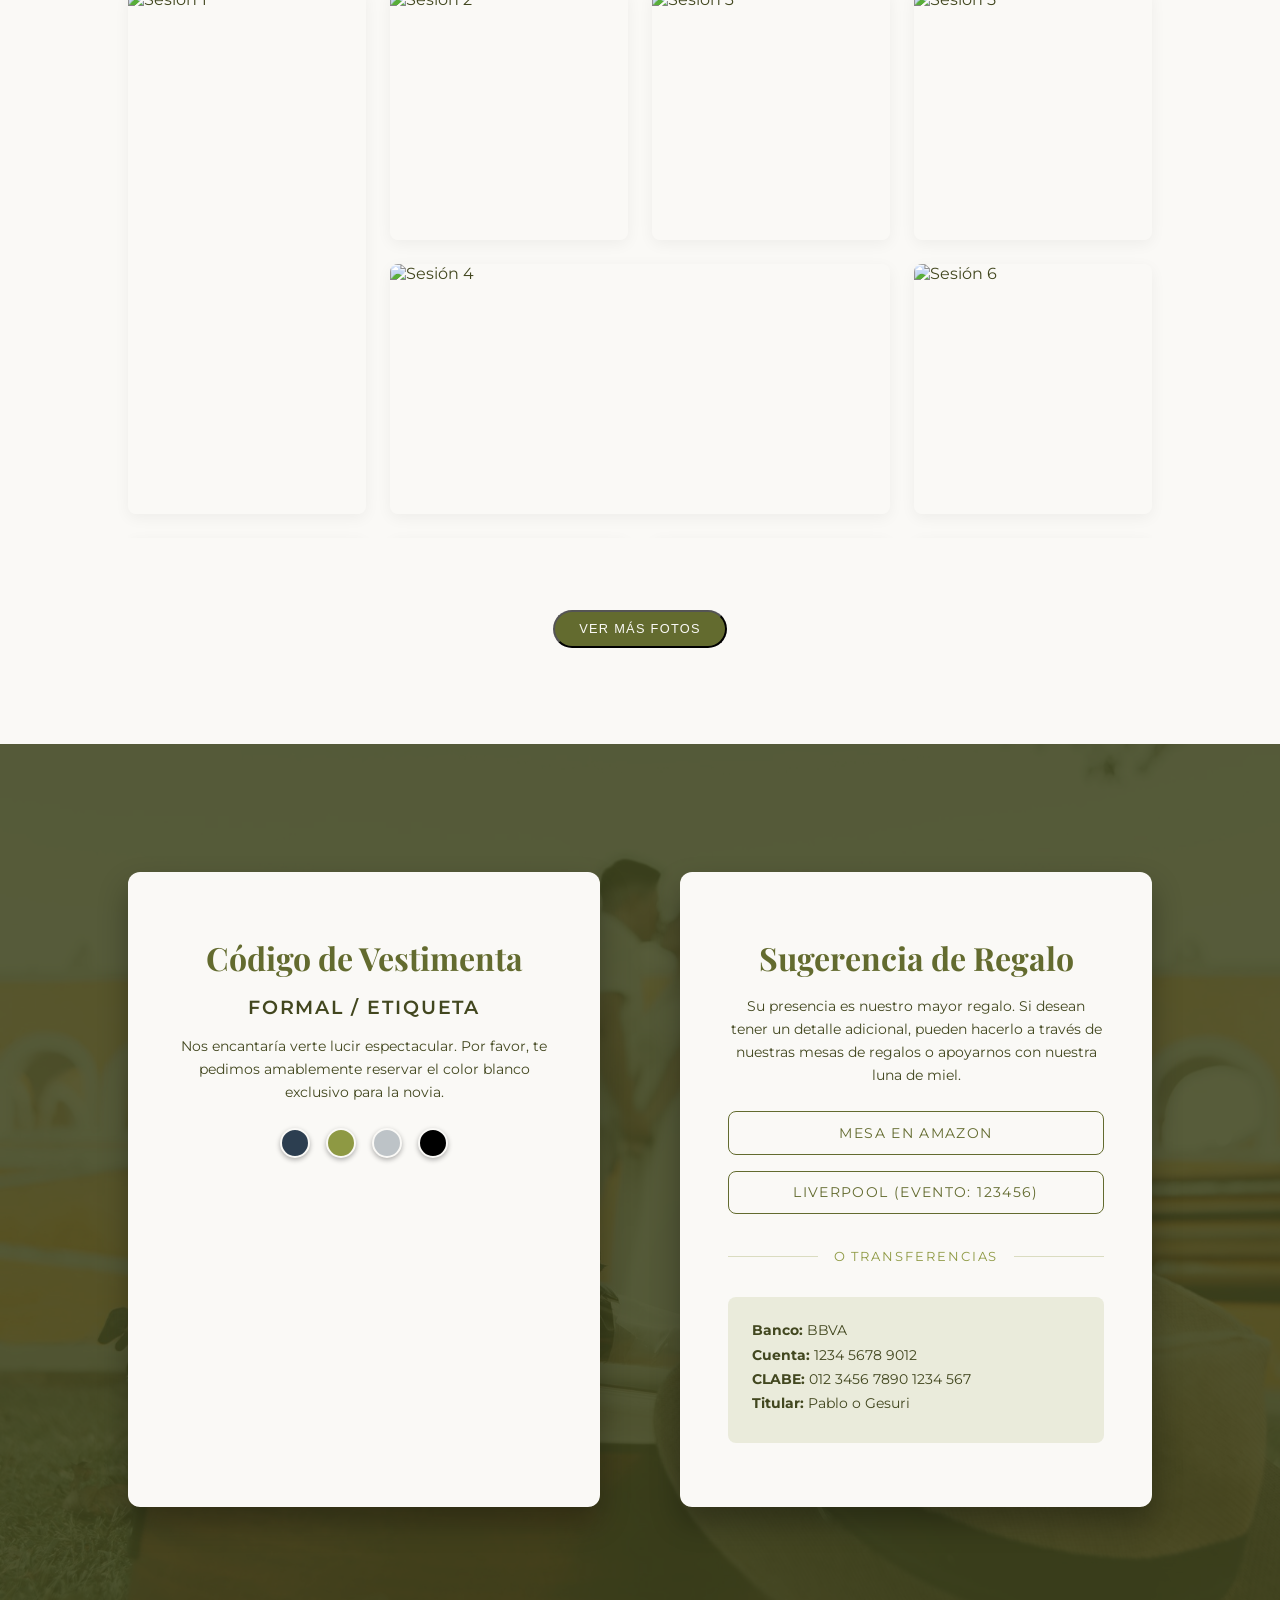
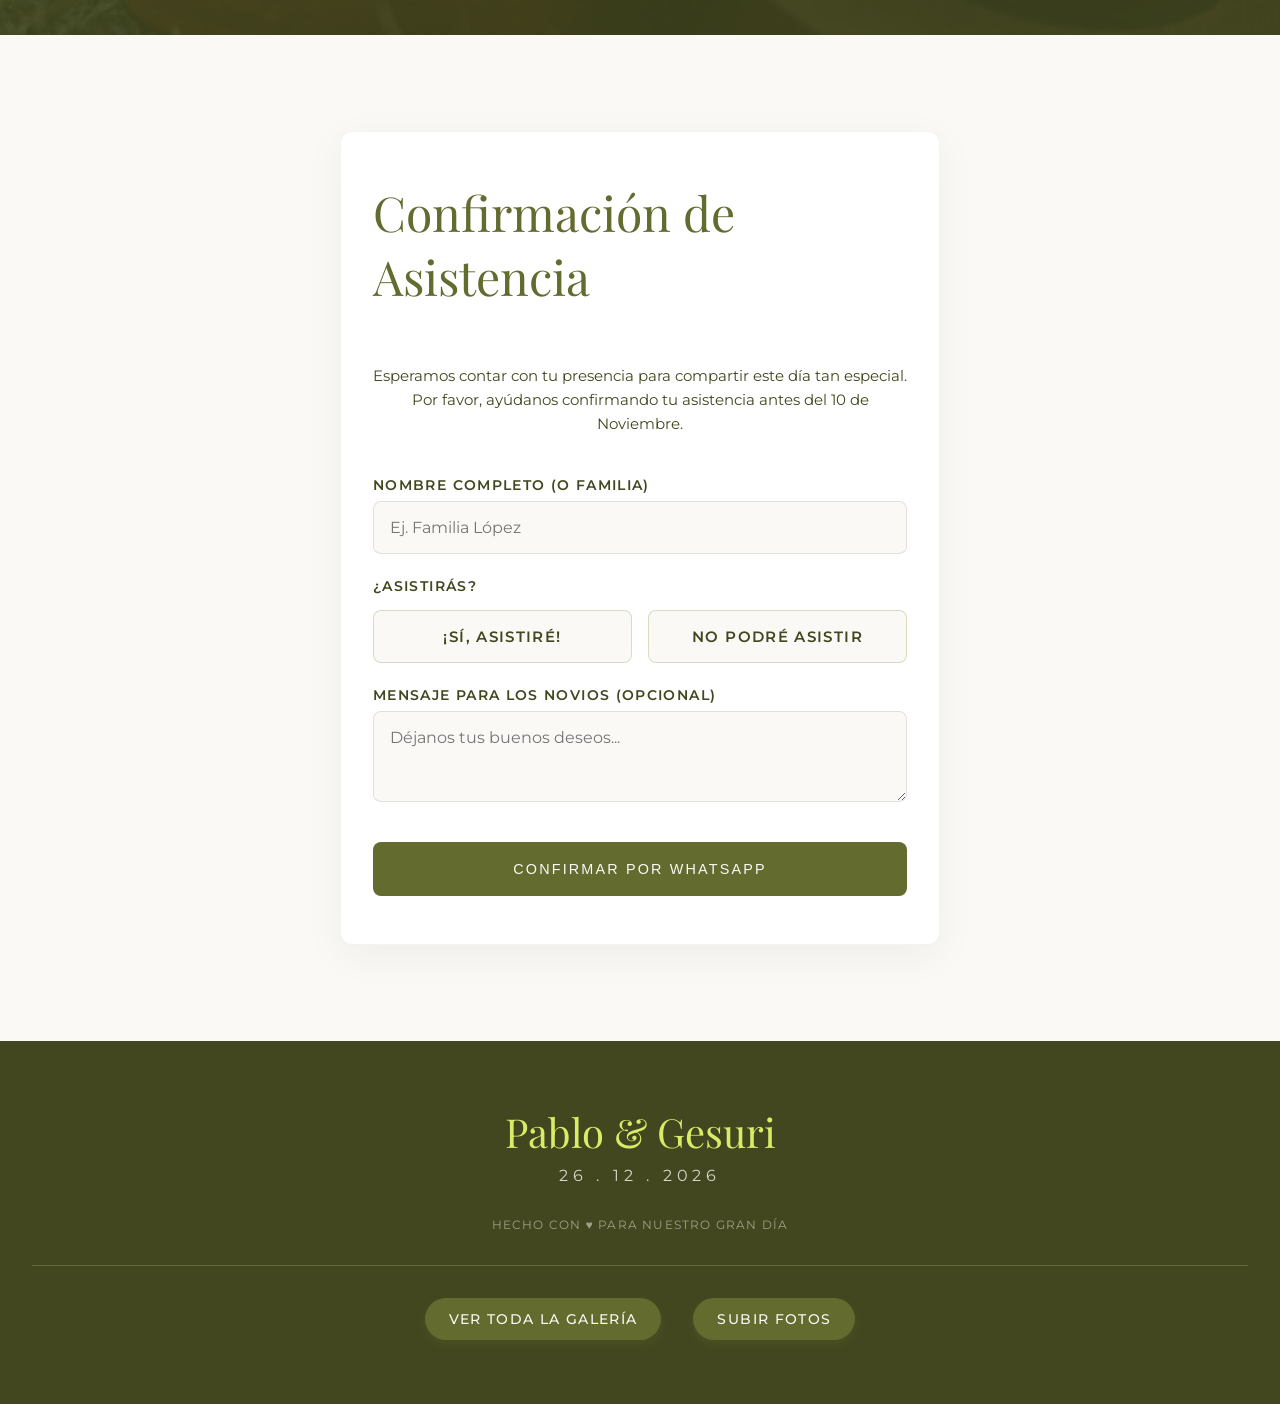
==== commit 30451e4d: "Add upload and gallery pages with corresponding styles and functionality - Created upload.html for p" ====
--- a/index.html
+++ b/index.html
@@ -346,7 +346,16 @@
             <p class="footer-names">Pablo & Gesuri</p>
             <p class="footer-date">26 . 12 . 2026</p>
             <p class="footer-credits">Hecho con ♥ para nuestro gran día</p>
+
+             <div class="footer-links">
+                <a href="galeria.html" class="footer-link">Ver toda la Galería</a>
+                <a href="upload.html" class="footer-link">Subir Fotos</a>
+            </div>
         </footer>
+
+
+
+        
 
 
     
--- a/css/style.css
+++ b/css/style.css
@@ -638,6 +638,39 @@
     letter-spacing: 0.1em;
     text-transform: uppercase;
 }
+
+.footer-links {
+    margin-top: 2rem;
+    padding-top: 2rem;
+    border-top: 1px solid var(--verde-oliva);
+    display: flex;
+    gap: 2rem;
+    justify-content: center;
+}
+
+.footer-link {
+    display: inline-block;
+    padding: 0.8rem 1.5rem;
+    background: var(--verde-oliva);
+    color: var(--crema);
+    text-decoration: none;
+    font-size: 0.85rem;
+    font-weight: 500;
+    text-transform: uppercase;
+    letter-spacing: 0.1em;
+    border-radius: 50px;
+    transition: all 0.3s ease;
+    box-shadow: 0 4px 10px rgba(99, 107, 47, 0.3);
+}
+
+.footer-link:hover {
+    background: var(--verde-oscuro);
+    transform: translateY(-2px);
+    box-shadow: 0 6px 15px rgba(99, 107, 47, 0.4);
+}
+
+
+
 /* --- BOTONES DE SELECCIÓN (RADIO BUTTONS) --- */
 .attendance-options {
     display: flex;
@@ -1011,4 +1044,3 @@
         align-items: flex-start; /* Alinear texto de los hitos a la izquierda */
     }
 }
-
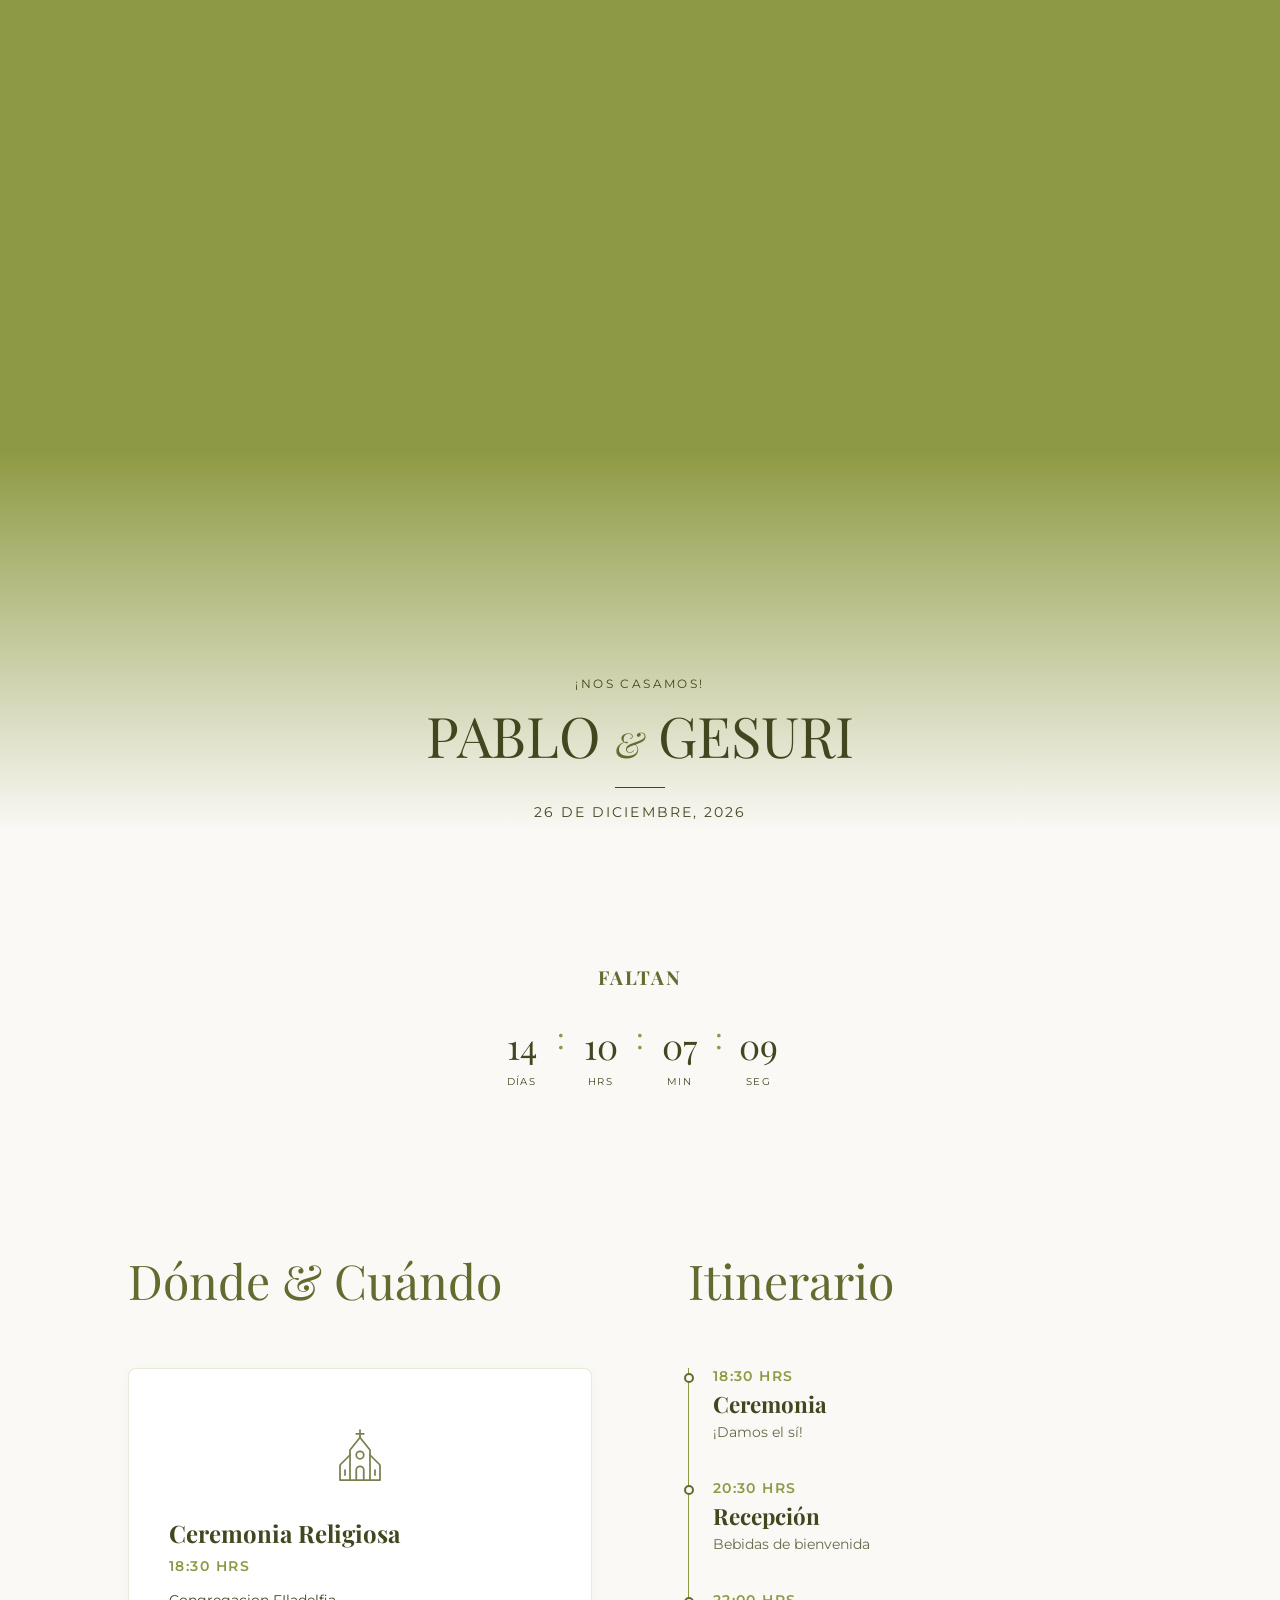
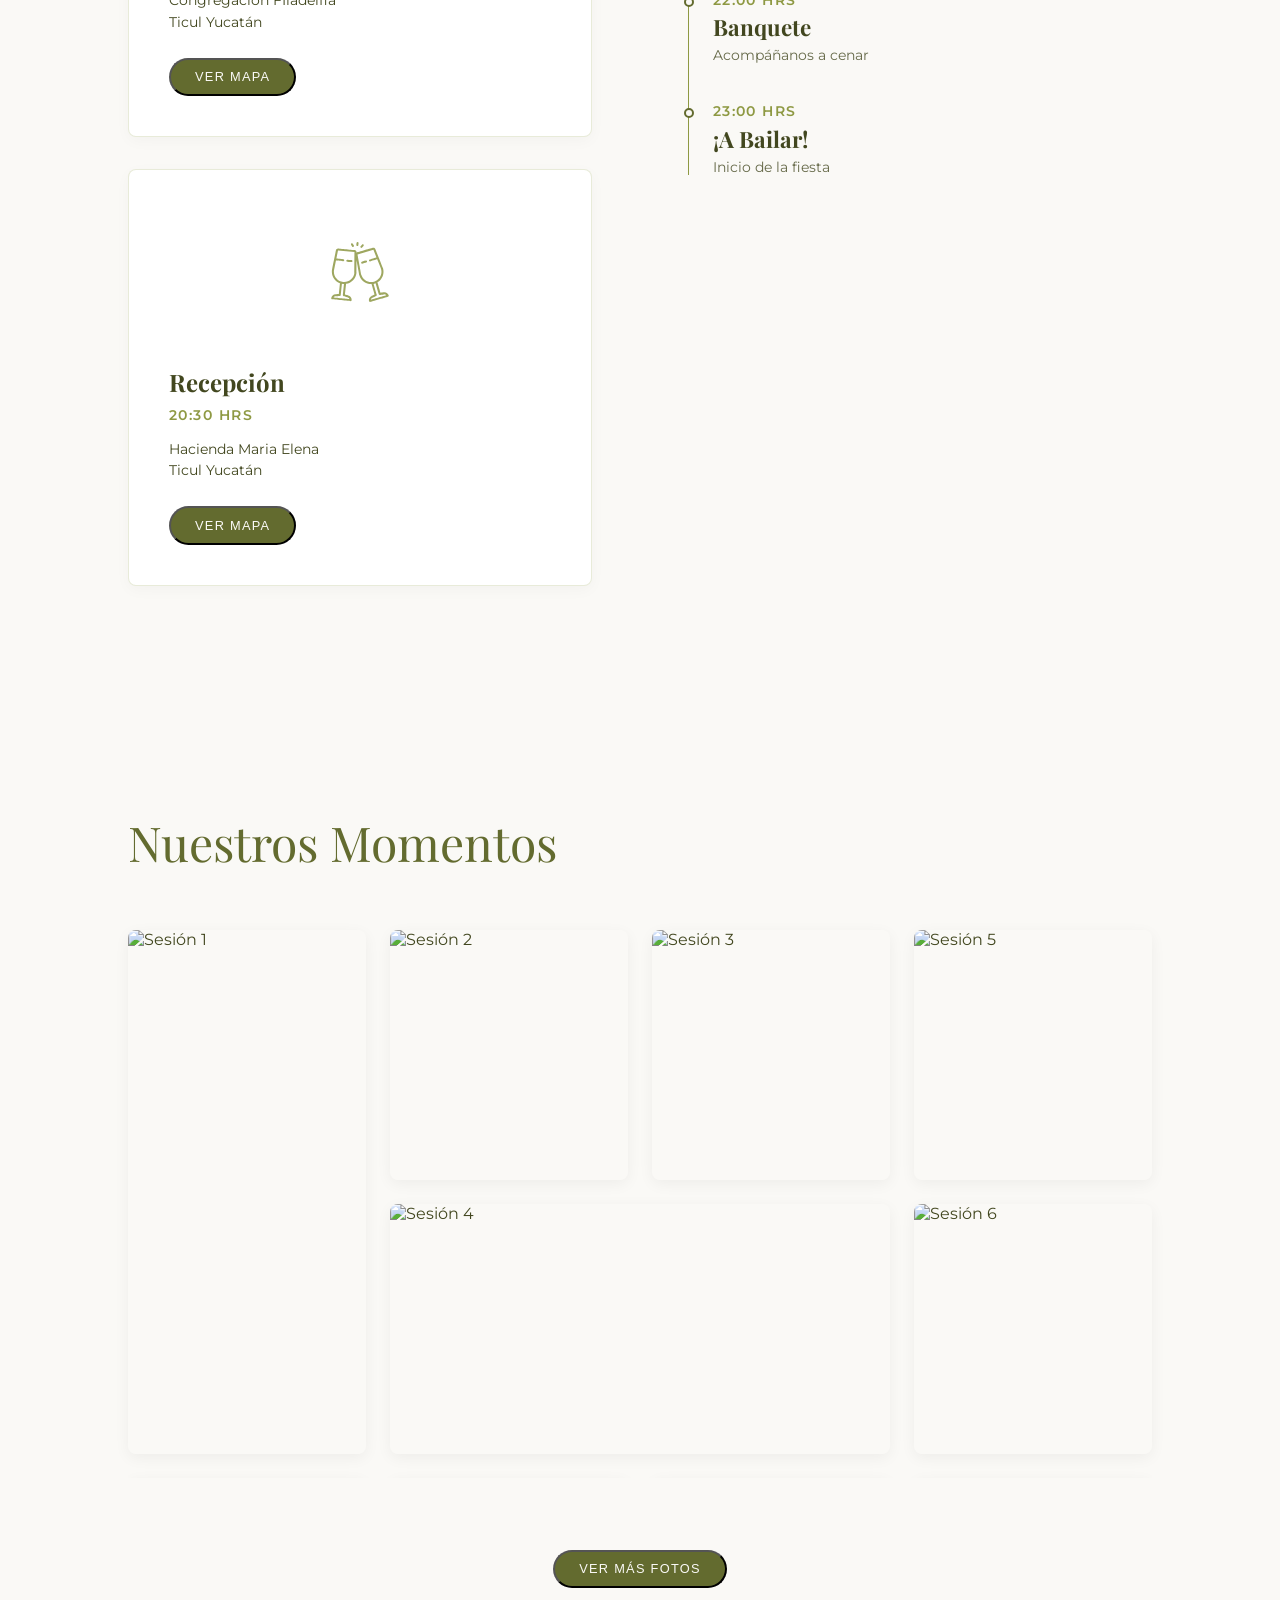
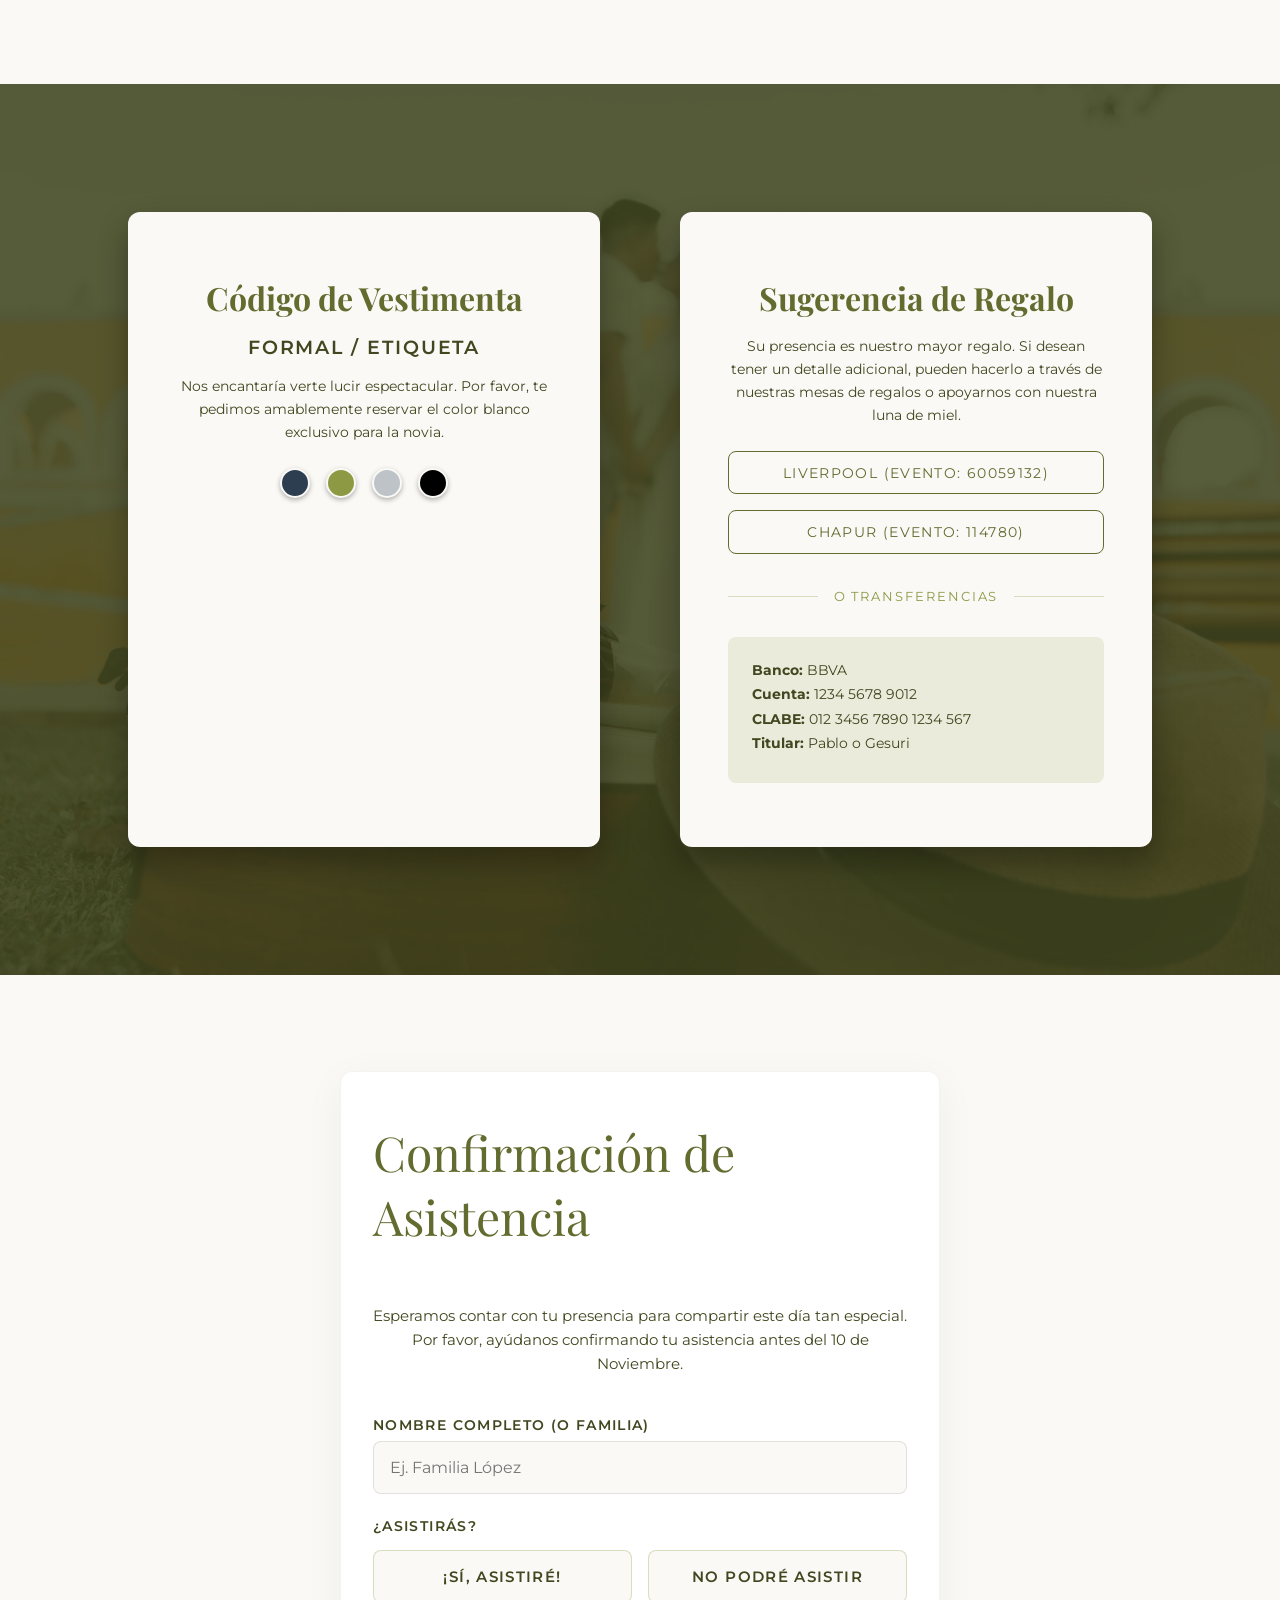
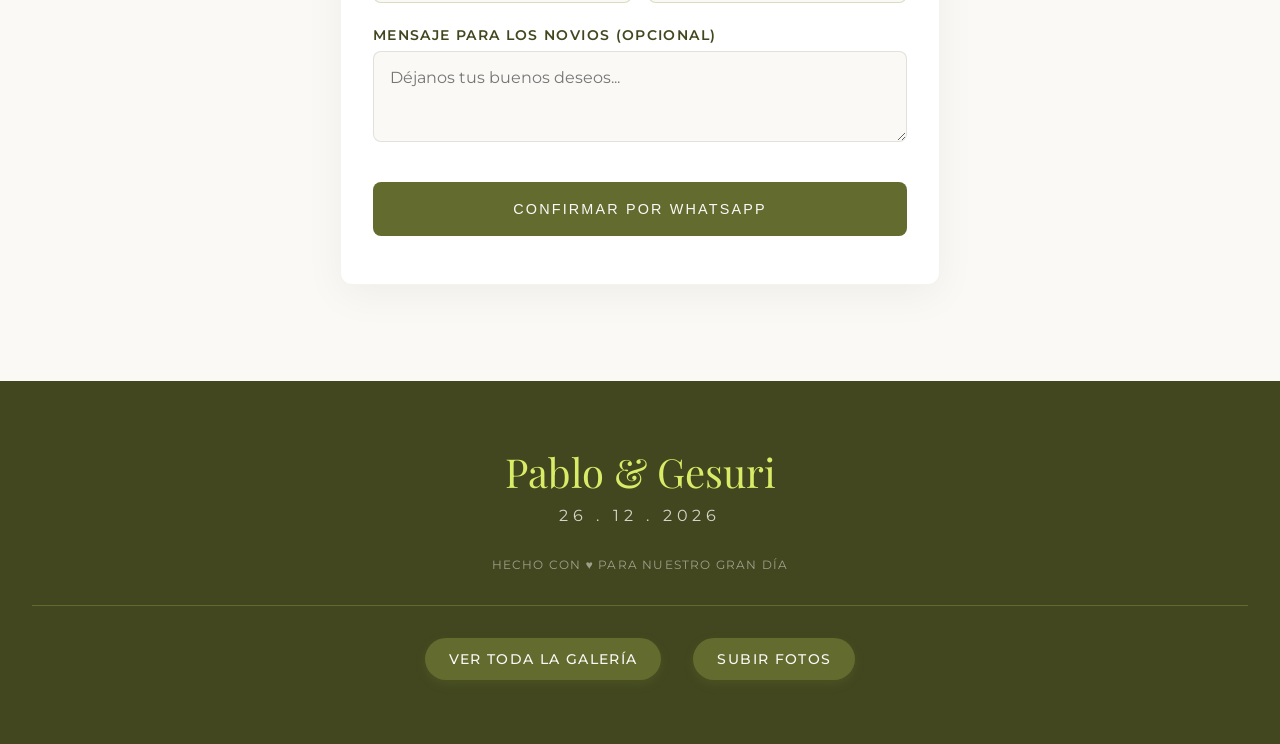
==== commit a3968e3c: "feat: enlaces reales de mesas de regalos (Liverpool y Chapur)" ====
--- a/index.html
+++ b/index.html
@@ -50,37 +50,7 @@
             </div>
         </section>
 
-        <!-- SECCIÓN: Nuestra Historia -->
-        <section class="story-section scroll-anim">
-            <div class="story-container">
-                
-                <!-- Foto de la pareja -->
-                <div class="story-image">
-                    <img src="https://res.cloudinary.com/otehk3l8/image/upload/v1790091549/IMG_9154_resized.jpg" alt="Pablo y Gesuri">
-                </div>
-                
-                <!-- Relato y Fechas Clave -->
-                <div class="story-content">
-                    <h2 class="section-title">Nuestra Historia</h2>
-                    <p class="story-text">
-                        Hay historias que empiezan con una coincidencia, y la nuestra es la prueba de que el destino sabe exactamente lo que hace. Después de años de aventuras, aprendizajes y mucho amor, hemos decidido dar el siguiente gran paso.
-                    </p>
-                    
-                    <!-- Mini Hitos de la relación -->
-                    <div class="milestones">
-                        <div class="milestone-item">
-                            <span class="milestone-year">2022</span>
-                            <span class="milestone-desc">Nuestros caminos se cruzaron</span>
-                        </div>
-                        <div class="milestone-item">
-                            <span class="milestone-year">2024</span>
-                            <span class="milestone-desc">¡Dimos el sí!</span>
-                        </div>
-                    </div>
-                </div>
-
-            </div>
-        </section>
+      
 
         <!-- CONTENEDOR GRID: Secciones 2 y 3 -->
         <div class="event-details-wrapper scroll-anim">
@@ -264,13 +234,13 @@
                     
                     <!-- Botones de Mesas de Regalos -->
                     <div class="registry-buttons">
-                        <!-- Enlace a Amazon -->
-                        <a href="#" target="_blank" class="btn-registry">
-                            Mesa en Amazon
+                        <!-- Mesa de regalos Liverpool -->
+                        <a href="https://mesaderegalos.liverpool.com.mx/milistadaregalos/60059132" target="_blank" rel="noopener" class="btn-registry">
+                            Liverpool (Evento: 60059132)
                         </a>
-                        <!-- Enlace a Tienda Departamental (Ej. Liverpool) -->
-                        <a href="#" target="_blank" class="btn-registry">
-                            Liverpool (Evento: 123456)
+                        <!-- Mesa de regalos Chapur -->
+                        <a href="https://www.chapur.com.mx/mesa-de-regalos/evento/114780" target="_blank" rel="noopener" class="btn-registry">
+                            Chapur (Evento: 114780)
                         </a>
                     </div>
                     
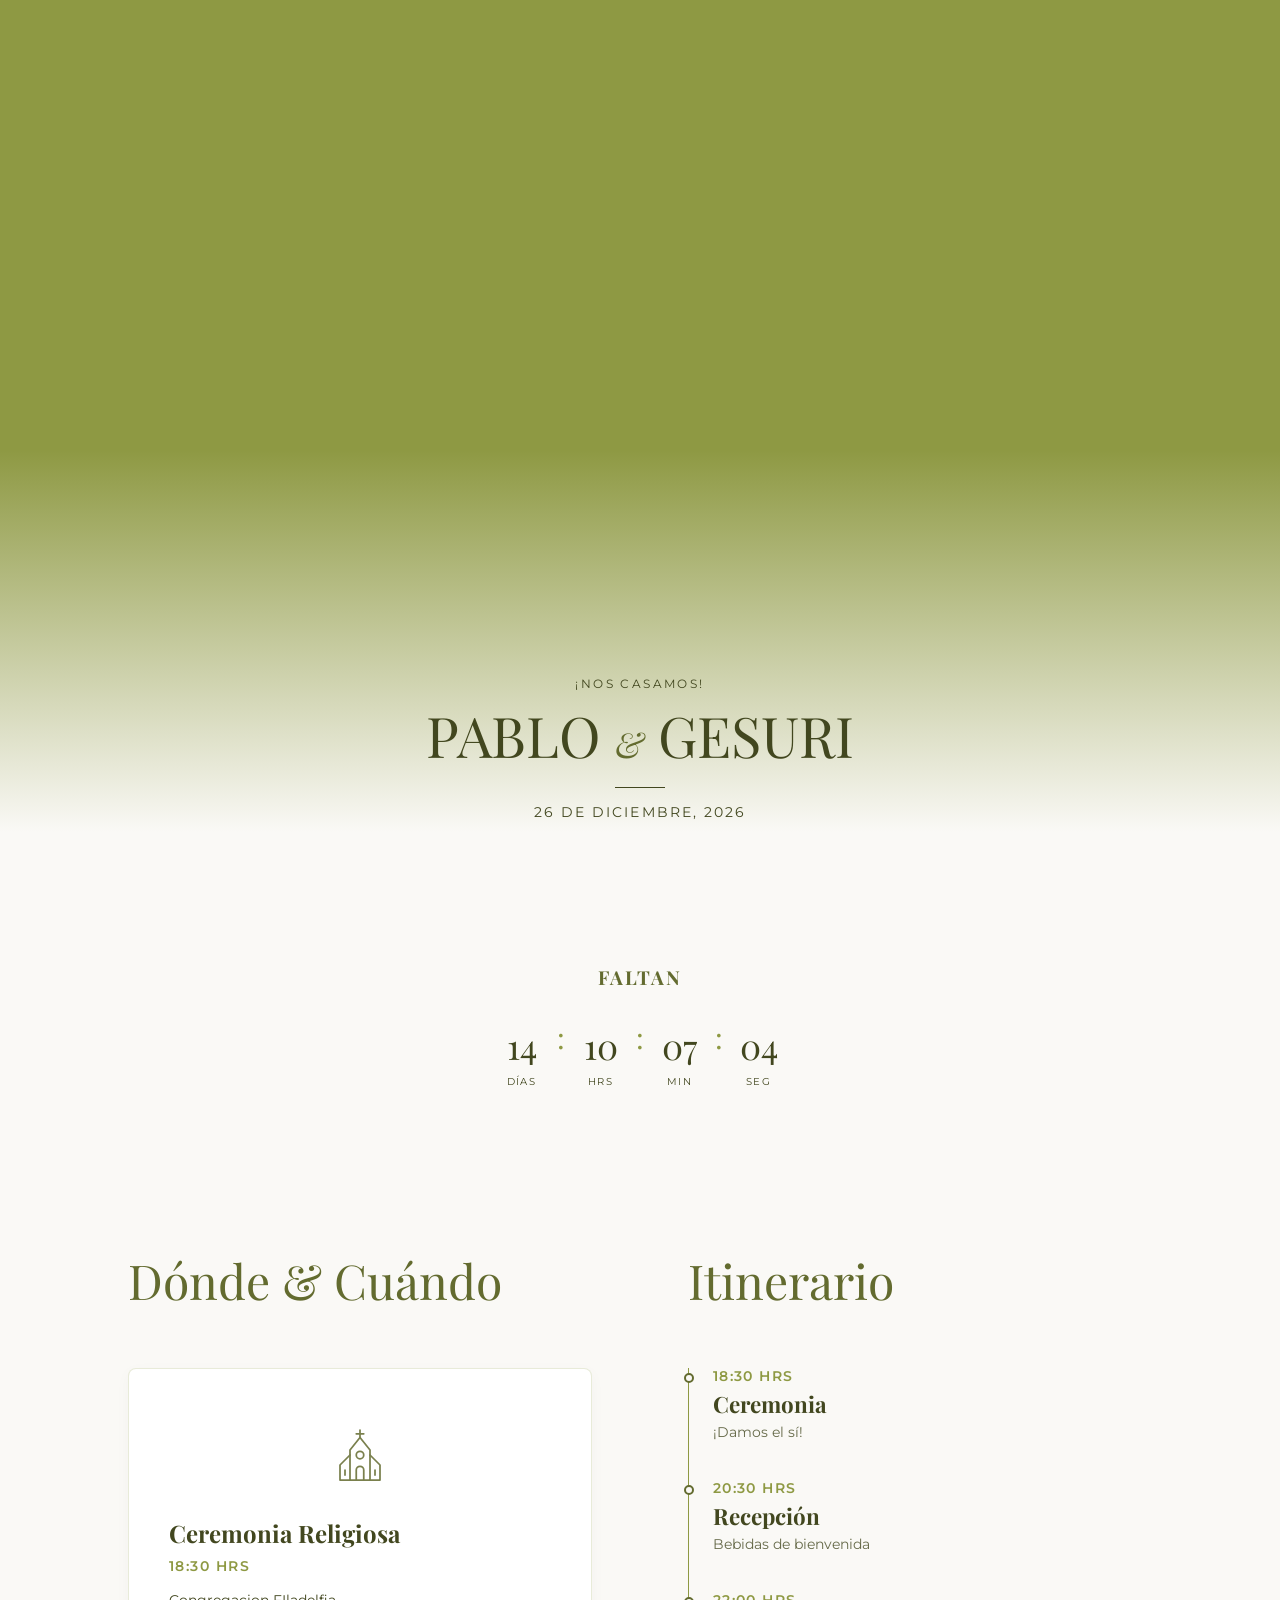
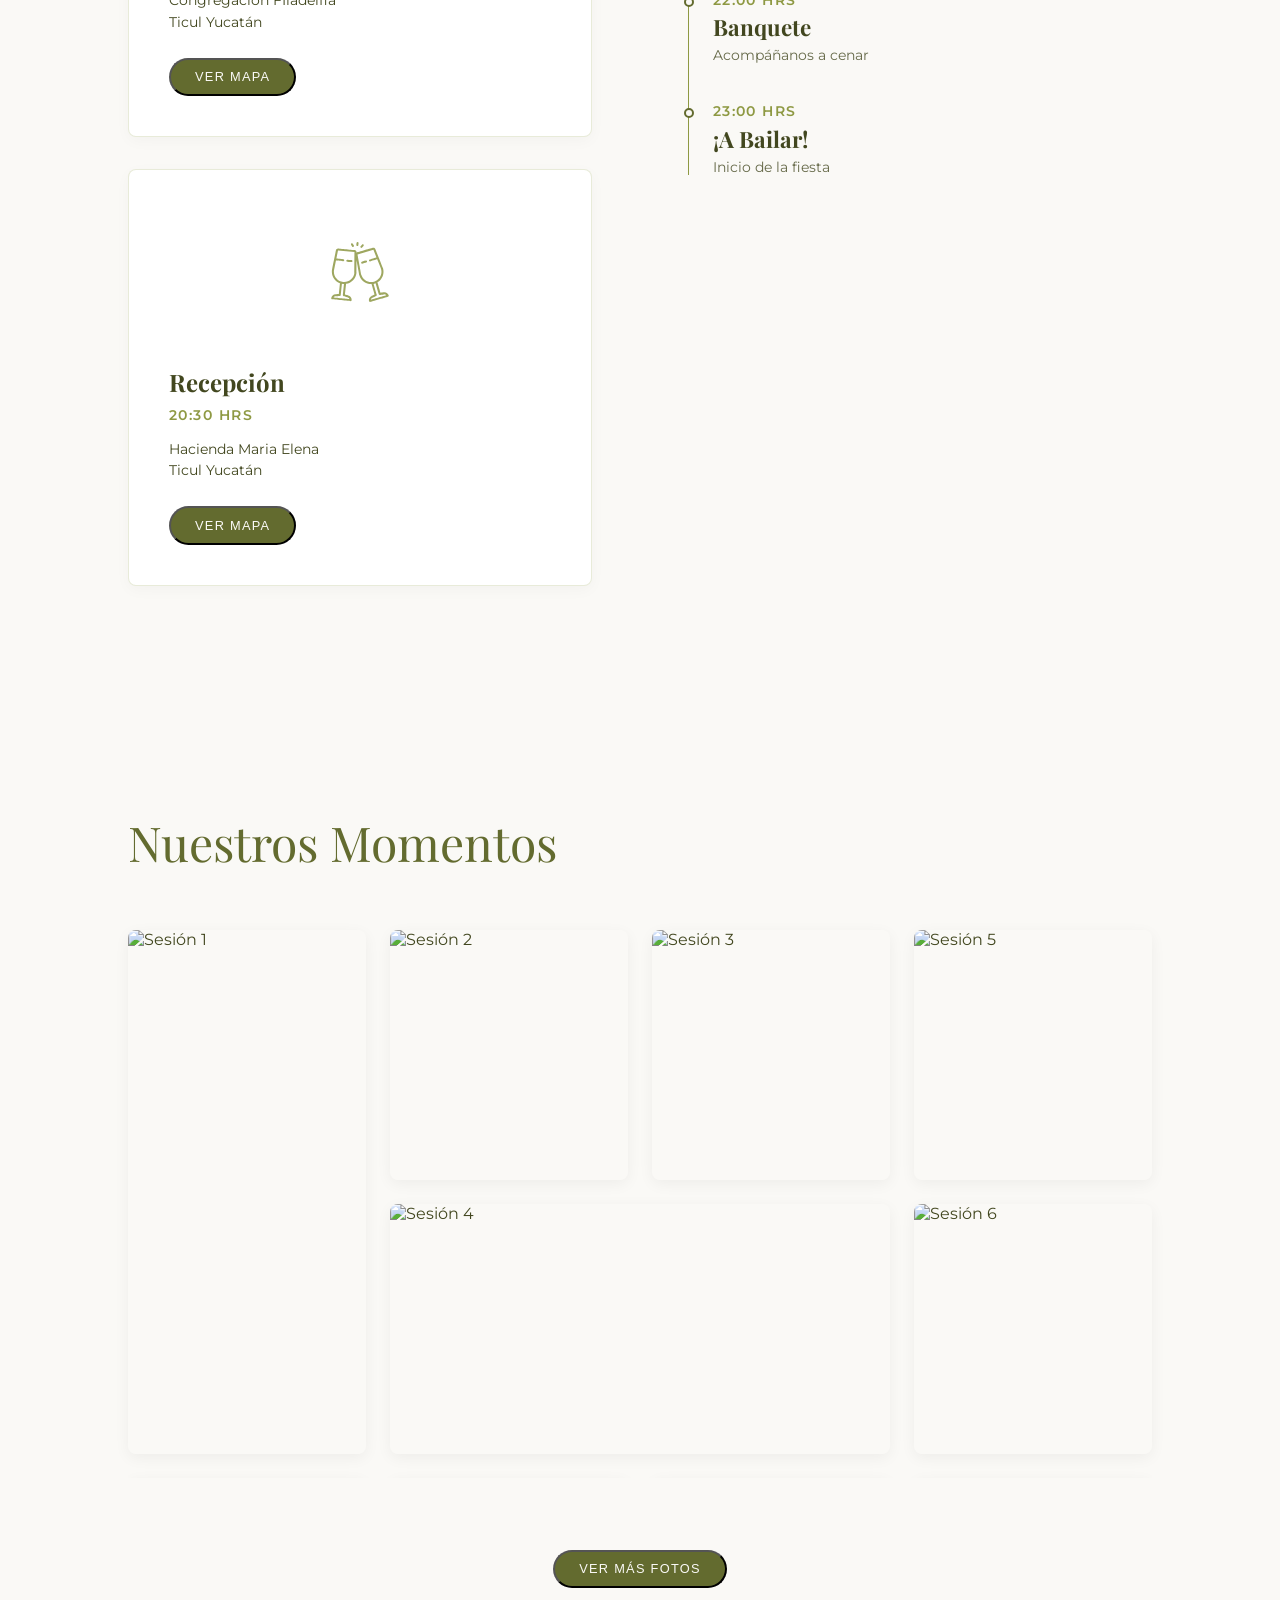
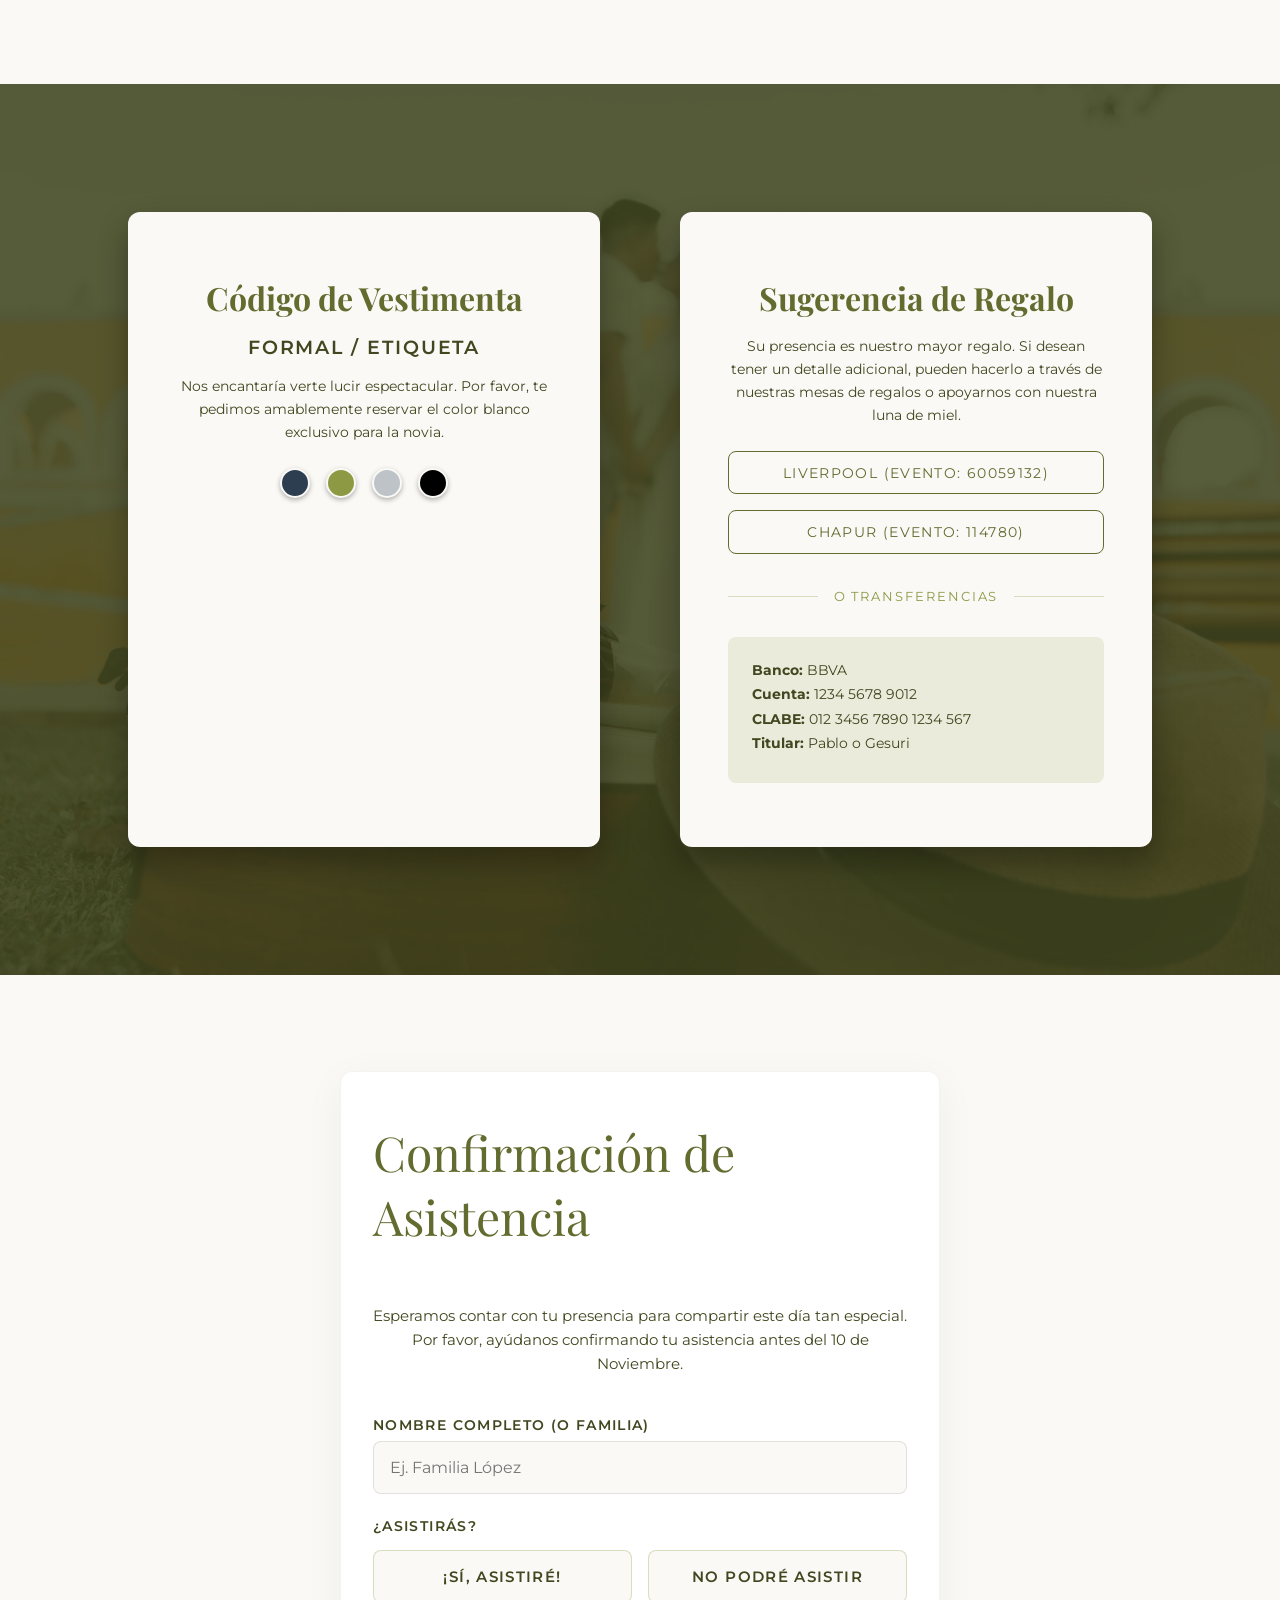
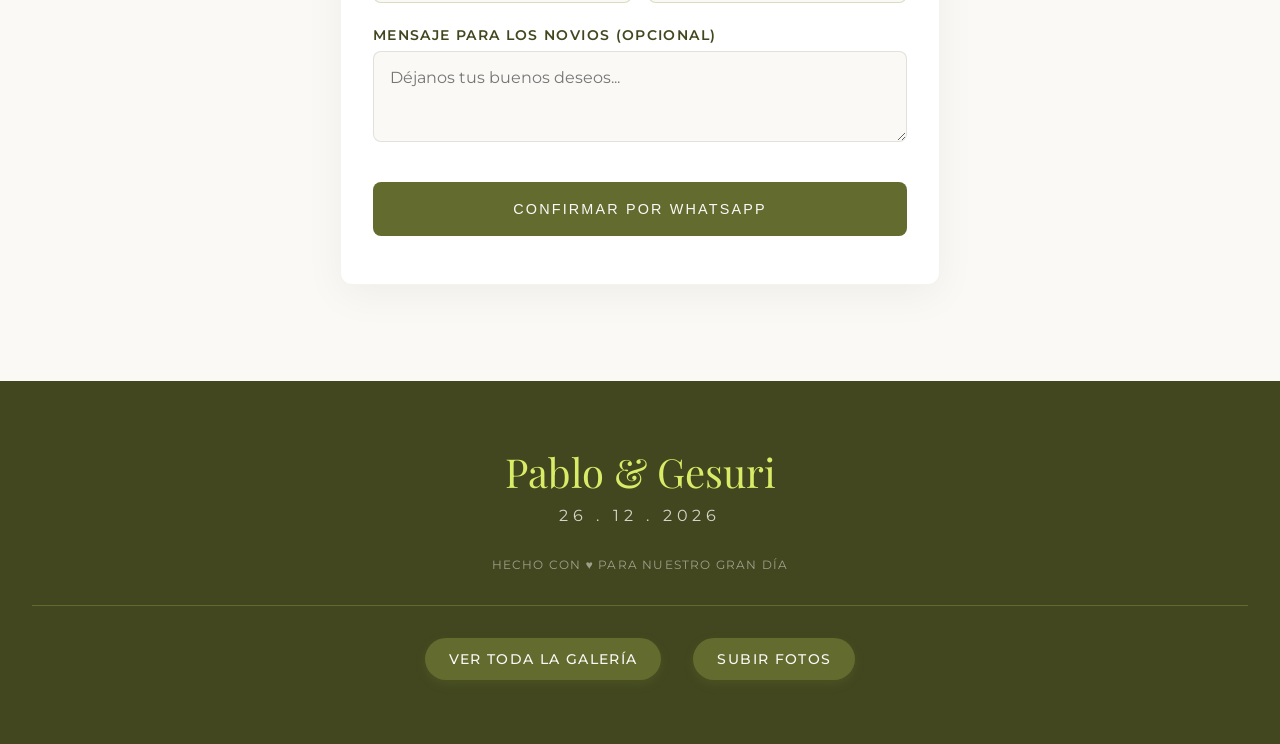
==== commit 74b97fc9: "feat: RSVP personalizado por invitacion con pases y Google Sheets" ====
--- a/index.html
+++ b/index.html
@@ -6,6 +6,7 @@
     <title>Nuestra Boda</title>
     <!-- Enlace al archivo CSS externo -->
     <link rel="stylesheet" href="css/style.css">
+    <link rel="stylesheet" href="css/rsvp.css">
     <!-- Fuentes tipográficas (Montserrat y Playfair Display) -->
     <link href="https://fonts.googleapis.com/css2?family=Montserrat:wght@300;400;500&family=Playfair+Display:ital,wght@0,400;0,600;1,400&display=swap" rel="stylesheet">
 </head>
@@ -274,6 +275,13 @@
                 <h2 class="section-title">Confirmación de Asistencia</h2>
                 <p class="rsvp-text">Esperamos contar con tu presencia para compartir este día tan especial. Por favor, ayúdanos confirmando tu asistencia antes del 10 de Noviembre.</p>
 
+                <!-- Invitación personalizada (se rellena con ?inv=TOKEN) -->
+                <div class="rsvp-invitacion" id="rsvp-invitacion" hidden>
+                    <p class="rsvp-invitacion-eyebrow">Invitación personal</p>
+                    <p class="rsvp-invitacion-nombre" id="rsvp-invitacion-nombre"></p>
+                    <p class="rsvp-invitacion-pases" id="rsvp-invitacion-pases"></p>
+                </div>
+
                 <!-- Imagen decorativa para el formulario -->
                 <div class="rsvp-image"></div>
 
@@ -301,12 +309,25 @@
                         </div>
                     </div>
 
+                    <div class="form-group" id="grupo-personas" hidden>
+                        <label for="personas">¿Cuántas personas asistirán?</label>
+                        <select id="personas"></select>
+                        <p class="rsvp-hint" id="rsvp-hint"></p>
+                    </div>
+
+                    <div class="form-group" id="grupo-nombres" hidden>
+                        <label for="nombres">Nombres de quienes asistirán (Opcional)</label>
+                        <input type="text" id="nombres" placeholder="Ej. Luis, Ana y los niños">
+                    </div>
+
                     <div class="form-group">
                         <label for="mensaje">Mensaje para los novios (Opcional)</label>
                         <textarea id="mensaje" rows="3" placeholder="Déjanos tus buenos deseos..."></textarea>
                     </div>
 
                     <button type="submit" class="btn-rsvp">Confirmar por WhatsApp</button>
+                    <p class="rsvp-status" id="rsvp-status" role="status" aria-live="polite" hidden></p>
+                    <a class="rsvp-wa" id="rsvp-wa" href="#" target="_blank" rel="noopener" hidden>Escríbenos por WhatsApp</a>
                 </form>
             </div>
         </section>
--- a/css/rsvp.css
+++ b/css/rsvp.css
@@ -0,0 +1,114 @@
+/* =========================================================
+   RSVP — invitación personalizada
+   Archivo propio de index.html. No se toca css/style.css.
+   Usa la misma paleta y tipografías del resto del sitio.
+   ========================================================= */
+
+/* Tarjeta que muestra a quién va dirigida la invitación */
+.rsvp-invitacion {
+    margin: 0 0 2rem;
+    padding: 1.5rem 1.25rem 1.4rem;
+    border-radius: 10px;
+    border: 1px solid rgba(142, 153, 67, 0.28);
+    background: linear-gradient(
+        160deg,
+        rgba(217, 235, 103, 0.2) 0%,
+        rgba(250, 249, 246, 0.65) 100%
+    );
+    text-align: center;
+}
+
+.rsvp-invitacion::after {
+    content: "";
+    display: block;
+    width: 38px;
+    height: 1px;
+    margin: 0.9rem auto 0;
+    background-color: var(--verde-medio);
+    opacity: 0.6;
+}
+
+.rsvp-invitacion-eyebrow {
+    margin-bottom: 0.45rem;
+    font-size: 0.66rem;
+    letter-spacing: 0.24em;
+    text-transform: uppercase;
+    color: var(--verde-oliva);
+}
+
+.rsvp-invitacion-nombre {
+    font-family: var(--font-serif);
+    font-size: 1.65rem;
+    line-height: 1.2;
+    color: var(--verde-oscuro);
+    margin-bottom: 0.35rem;
+}
+
+.rsvp-invitacion-pases {
+    font-size: 0.76rem;
+    letter-spacing: 0.14em;
+    text-transform: uppercase;
+    color: var(--verde-medio);
+}
+
+/* Texto de ayuda bajo el selector de personas */
+.rsvp-hint {
+    font-size: 0.78rem;
+    line-height: 1.5;
+    color: var(--verde-oliva);
+    opacity: 0.85;
+}
+
+/* Mensajes de confirmación / error */
+.rsvp-status {
+    margin-top: 0.25rem;
+    min-height: 1.2em;
+    font-size: 0.88rem;
+    line-height: 1.5;
+    text-align: center;
+}
+
+.rsvp-status.exito {
+    color: var(--verde-oliva);
+    font-weight: 500;
+}
+
+.rsvp-status.error {
+    color: #a4453b;
+}
+
+/* Botón mientras se envía */
+.btn-rsvp:disabled {
+    opacity: 0.6;
+    cursor: not-allowed;
+    background-color: var(--verde-oliva);
+}
+
+/* Enlace de respaldo por WhatsApp */
+.rsvp-wa {
+    display: inline-block;
+    margin-top: 0.6rem;
+    font-size: 0.82rem;
+    color: var(--verde-oliva);
+    text-decoration: underline;
+    text-underline-offset: 3px;
+}
+
+.rsvp-wa:hover {
+    color: var(--verde-oscuro);
+}
+
+/* El atributo hidden debe ganar a los display de las clases */
+.rsvp-invitacion[hidden],
+.rsvp-hint[hidden],
+.rsvp-status[hidden],
+.rsvp-wa[hidden],
+.form-group[hidden] {
+    display: none !important;
+}
+
+@media (prefers-reduced-motion: reduce) {
+    .rsvp-wa {
+        transition: none;
+    }
+}
